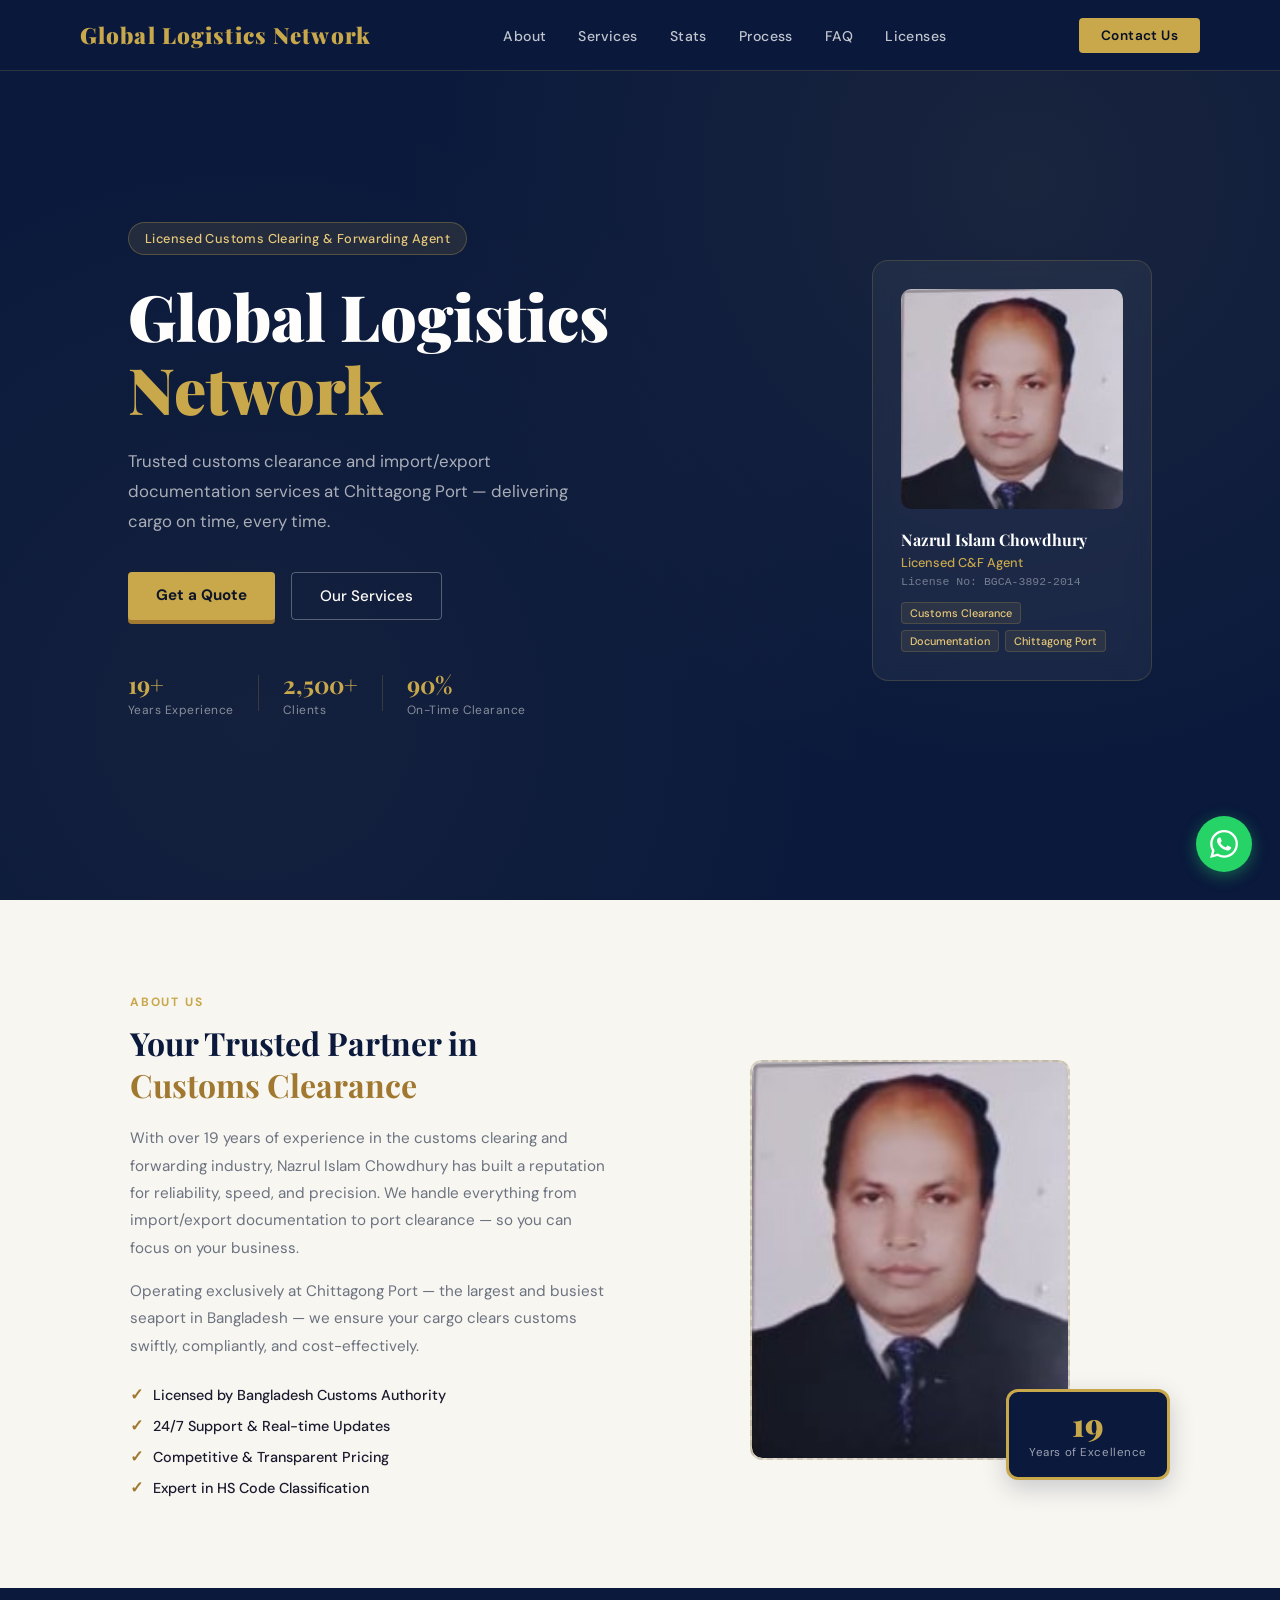
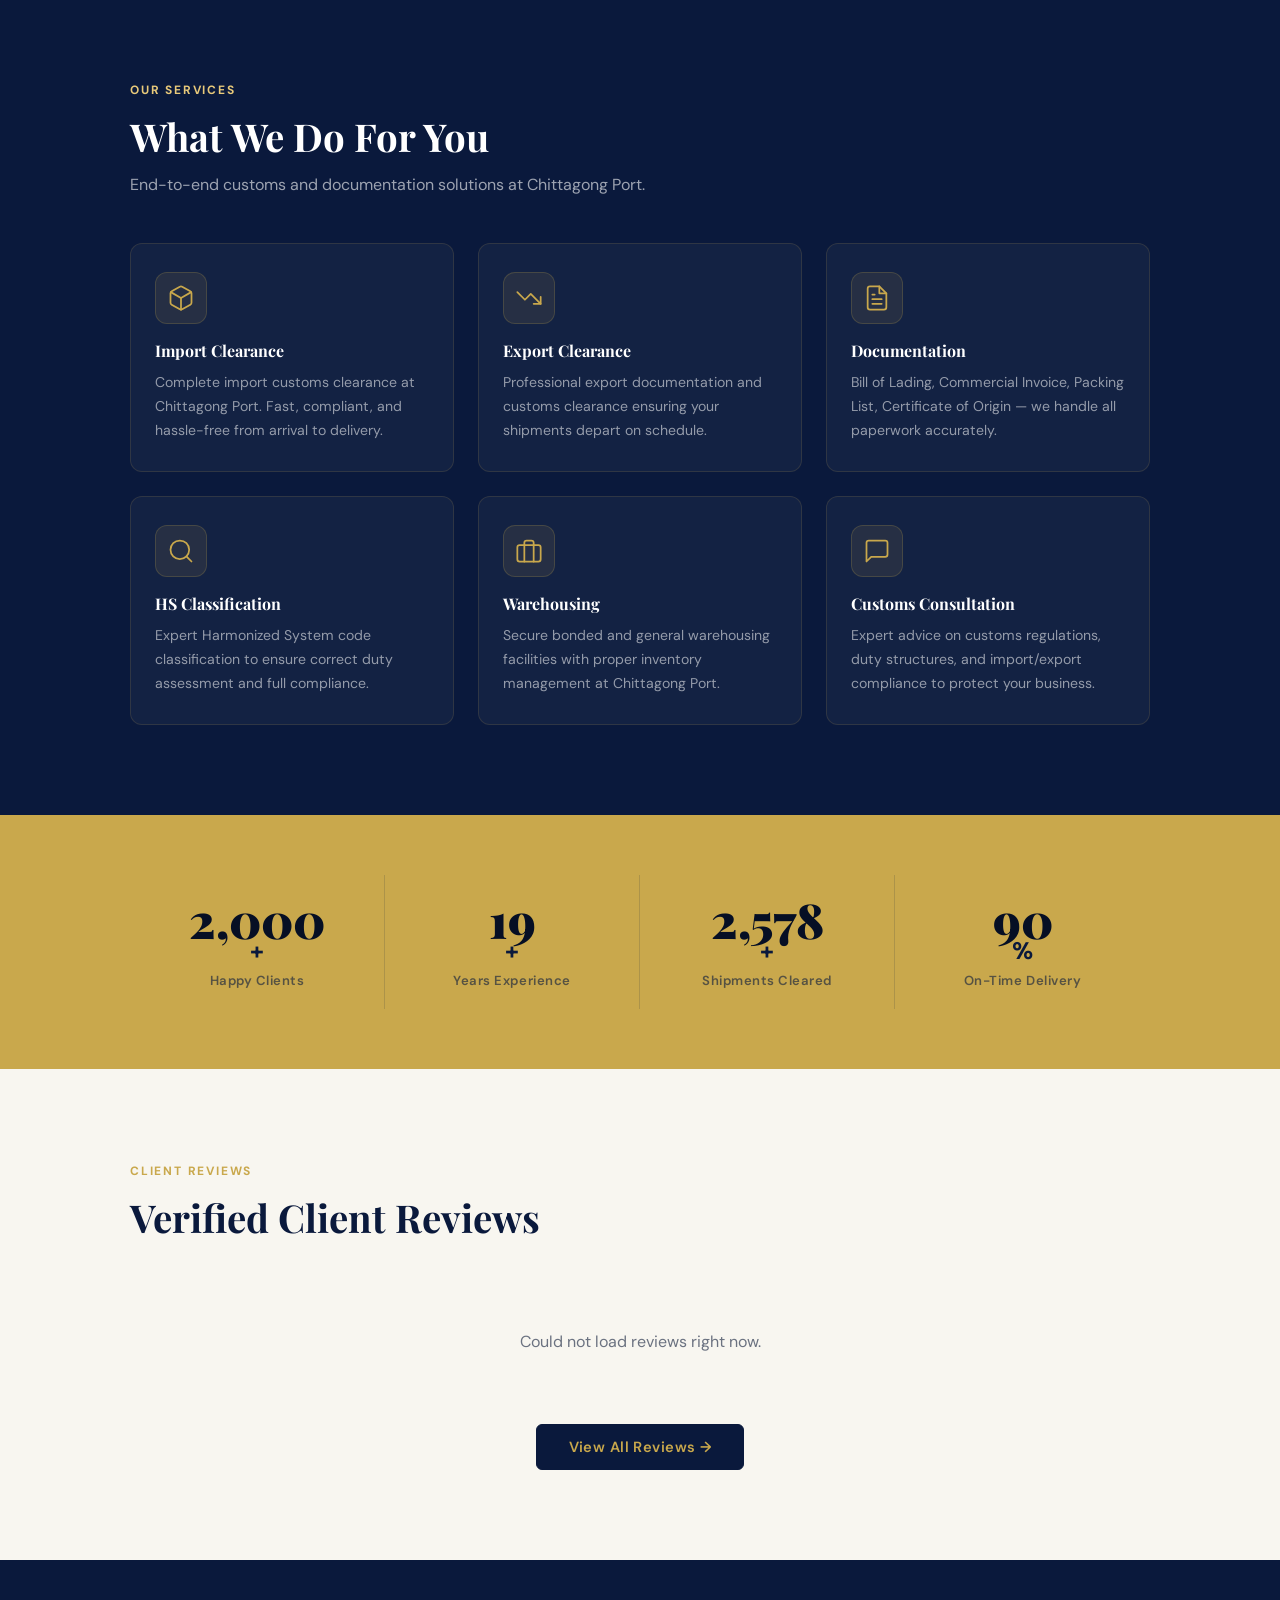
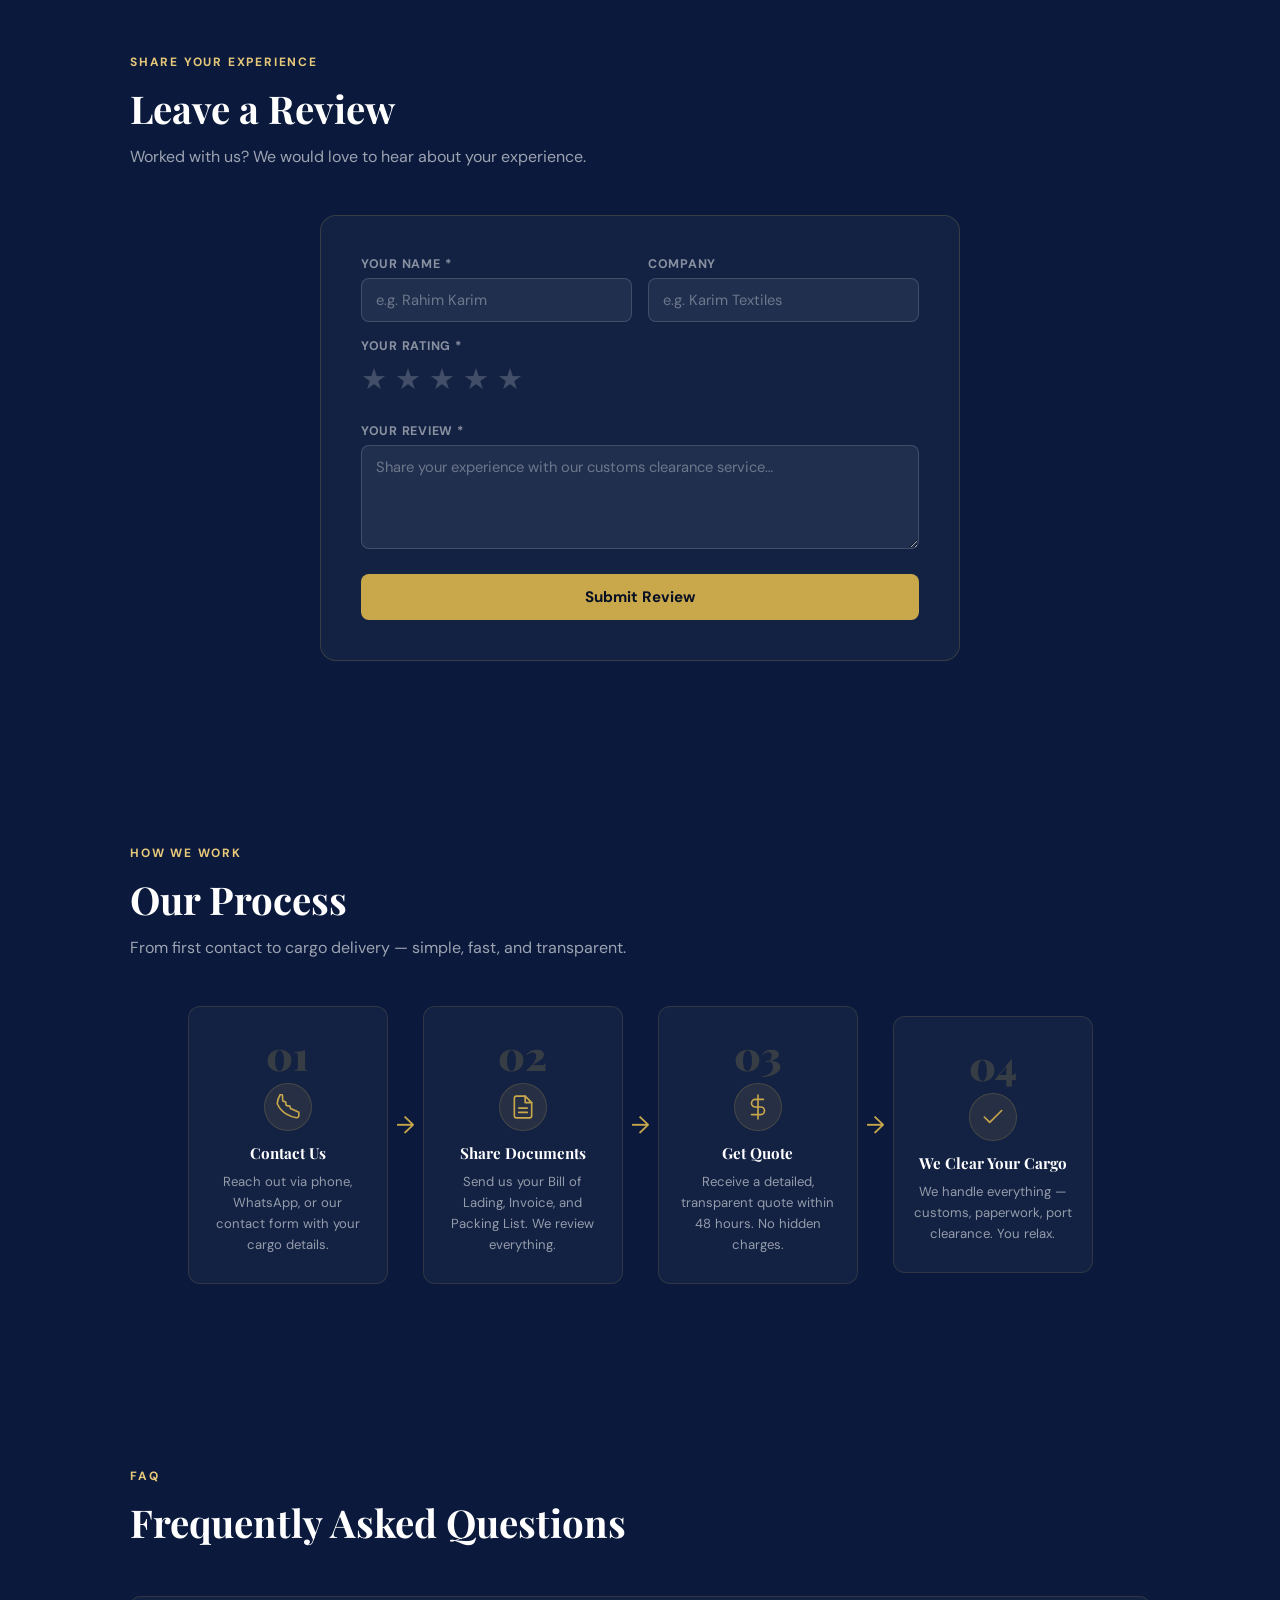
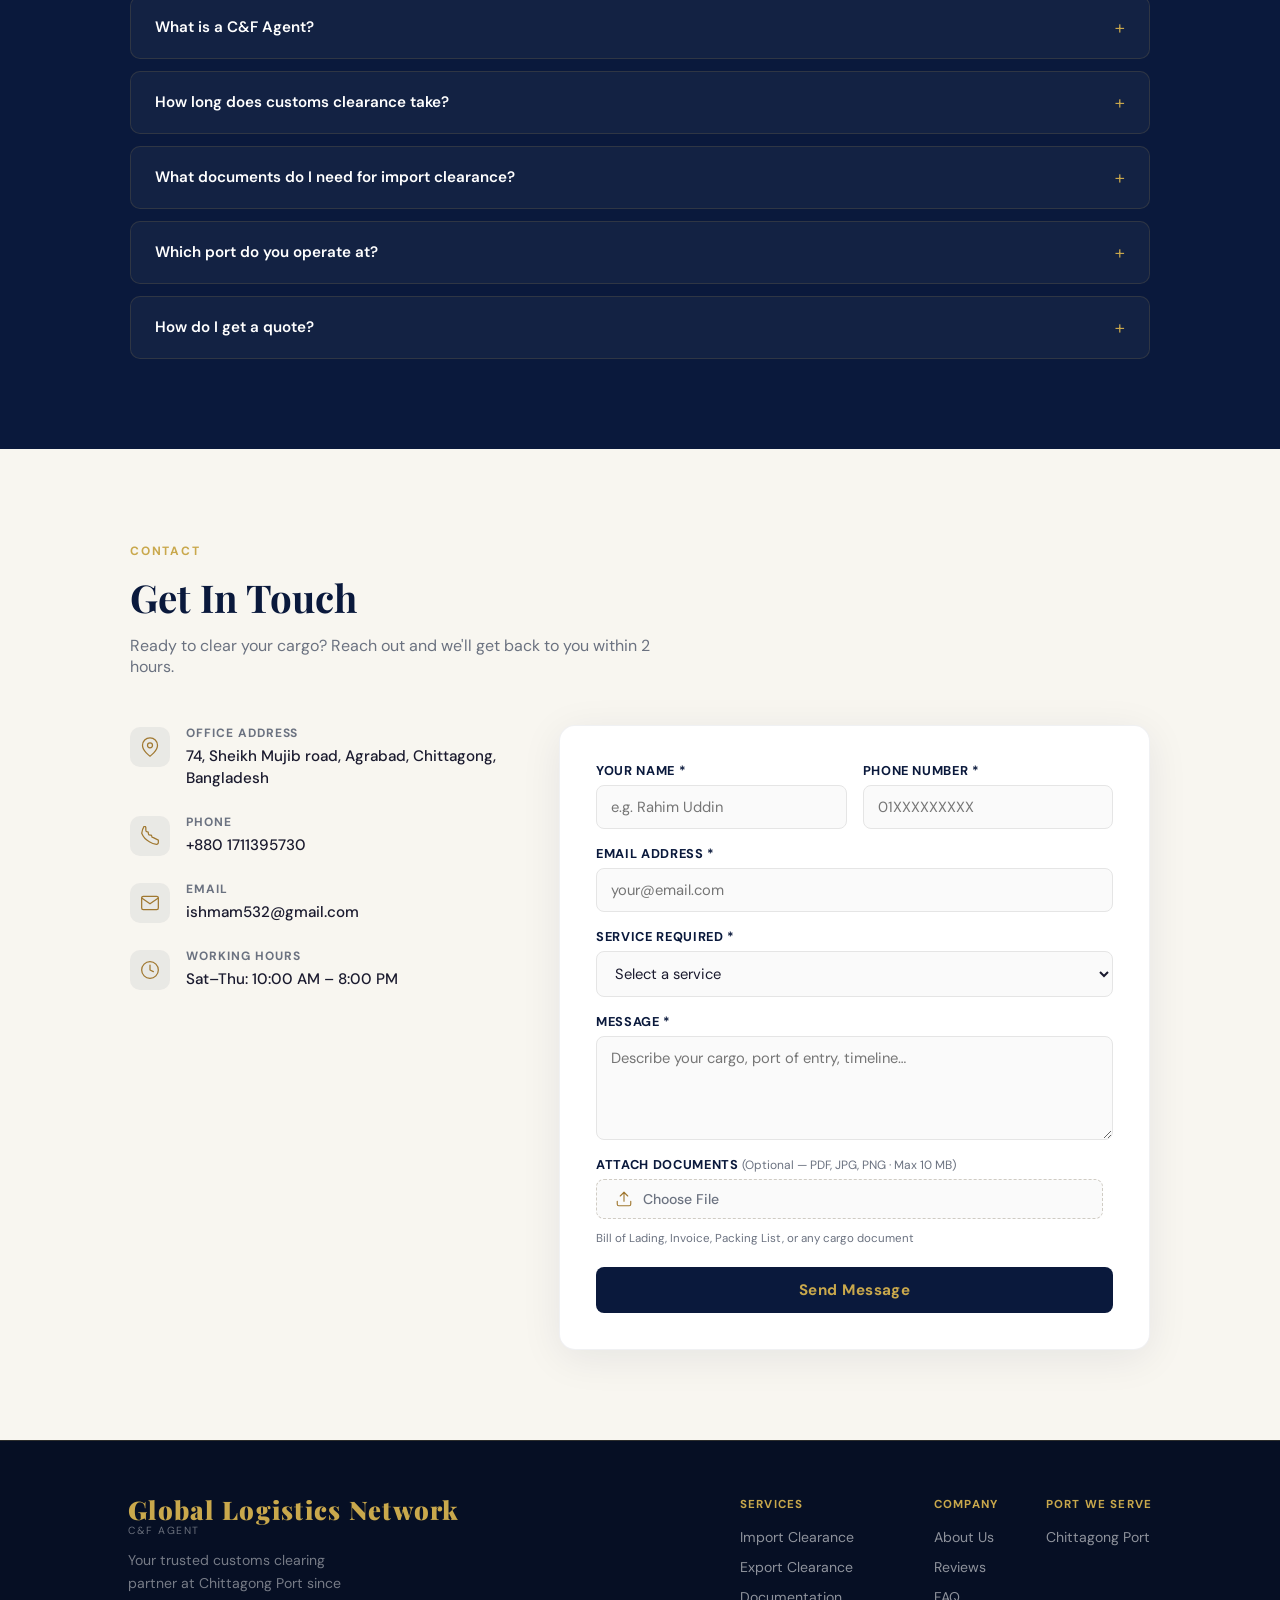
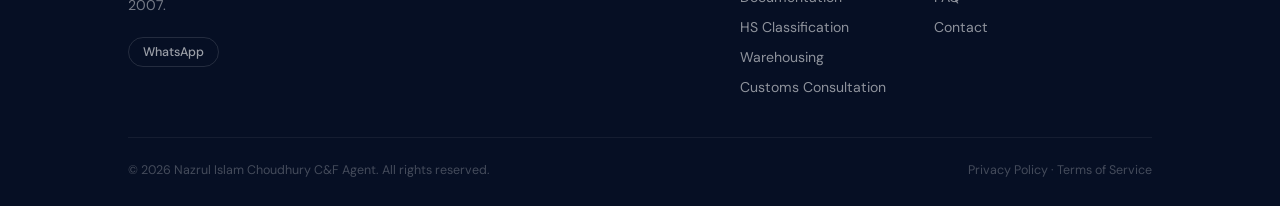
==== index.html @ 269150a6 "Update index.html" ====
<!DOCTYPE html>
<html lang="en">
<head>
  <meta charset="UTF-8">
  <meta name="viewport" content="width=device-width, initial-scale=1.0">
  <title>Nazrul Islam Chowdhury — Licensed C&amp;F Agent | Chittagong Port</title>
  <meta name="description" content="Nazrul Islam Chowdhury — Licensed Customs Clearing &amp; Forwarding Agent at Chittagong Port with 19+ years experience. Fast import/export clearance, documentation, and HS classification.">
  <meta name="robots" content="index, follow">
  <meta name="author"  content="Nazrul Islam Chowdhury">
  <meta name="theme-color" content="#0a193c">

  <!-- FIX 1: canonical URL was missing quotes around the href value -->
  <link rel="canonical" href="https://gln-xyz.netlify.app/">

  <meta property="og:title"       content="Global Logistics Network — Licensed C&amp;F Agent | Chittagong Port">
  <meta property="og:description" content="Licensed customs clearing agent at Chittagong Port since 2001. 20+ years experience, 2500+ clients, 90% on-time clearance rate.">
  <meta property="og:type"        content="website">
  <meta property="og:url"         content="https://gln-xyz.netlify.app/">
  <meta property="og:image"       content="https://gln-xyz.netlify.app/piclus.jpeg">
  <meta property="og:image:alt"   content="Global Logistics Network — Licensed C&amp;F Agent, Chittagong Port">
  <meta property="og:image:width" content="400">
  <meta property="og:image:height" content="400">
  <meta property="og:site_name"   content="Global Logistics Network">
  <meta property="og:locale"      content="en_US">
  <meta name="twitter:card"        content="summary_large_image">
  <meta name="twitter:title"       content="Global Logistics Network — Licensed C&amp;F Agent | Chittagong Port">
  <meta name="twitter:description" content="Licensed customs clearing agent at Chittagong Port since 2001. 20+ years experience, 2500+ clients.">
  <meta name="twitter:image"       content="https://gln-xyz.netlify.app/piclus.jpeg">

  <!-- FIX 2: added preconnect hints — reduces Google Fonts connection time -->
  <link rel="preconnect" href="https://fonts.googleapis.com">
  <link rel="preconnect" href="https://fonts.gstatic.com" crossorigin>
  <link href="https://fonts.googleapis.com/css2?family=Playfair+Display:wght@400;600;700;900&family=DM+Sans:wght@300;400;500;600&display=swap" rel="stylesheet">
  <link rel="stylesheet" href="style.css">
</head>
<body>

  <a href="#main-content" class="skip-link">Skip to main content</a>

  <!-- NAVBAR -->
  <nav id="navbar" role="navigation" aria-label="Main navigation">
    <div class="nav-inner">
      <div class="nav-logo">
        <span class="logo-text" aria-label="Global Logistics Network">Global Logistics Network</span>
      </div>
      <ul class="nav-links" role="list">
        <li><a href="#about">About</a></li>
        <li><a href="#services">Services</a></li>
        <li><a href="#stats">Stats</a></li>
        <li><a href="#process">Process</a></li>
        <li><a href="#faq">FAQ</a></li>
        <li><a href="license.html">Licenses</a></li>
      </ul>
      <a href="#contact" class="nav-cta">Contact Us</a>
      <button class="hamburger" id="hamburger" type="button"
        aria-label="Open navigation menu" aria-expanded="false" aria-controls="mobileMenu">
        <span aria-hidden="true"></span>
        <span aria-hidden="true"></span>
        <span aria-hidden="true"></span>
      </button>
    </div>
  </nav>

  <div class="mobile-menu" id="mobileMenu" aria-hidden="true" role="navigation" aria-label="Mobile navigation">
    <a href="#about">About</a>
    <a href="#services">Services</a>
    <a href="#stats">Stats</a>
    <a href="#process">Process</a>
    <a href="#faq">FAQ</a>
    <a href="#contact">Contact</a>
    <a href="license.html">Licenses</a>
  </div>

  <!-- HERO -->
  <section class="hero" id="home" aria-labelledby="hero-heading">
    <div class="hero-bg-pattern" aria-hidden="true"></div>
    <div class="hero-content">
      <div class="hero-badge">Licensed Customs Clearing &amp; Forwarding Agent</div>
      <h1 class="hero-title" id="hero-heading">
        Global Logistics<br>
        <span class="gold">Network</span>
      </h1>
      <p class="hero-sub">Trusted customs clearance and import/export documentation services at Chittagong Port — delivering cargo on time, every time.</p>
      <div class="hero-btns">
        <a href="#contact" class="btn-primary">Get a Quote</a>
        <a href="#services" class="btn-secondary">Our Services</a>
      </div>
      <div class="hero-trust" role="list" aria-label="Key statistics">
        <div class="trust-item" role="listitem">
          <span class="trust-num">19+</span>
          <span class="trust-label">Years Experience</span>
        </div>
        <div class="trust-divider" aria-hidden="true"></div>
        <div class="trust-item" role="listitem">
          <span class="trust-num">2,500+</span>
          <span class="trust-label">Clients</span>
        </div>
        <div class="trust-divider" aria-hidden="true"></div>
        <div class="trust-item" role="listitem">
          <span class="trust-num">90%</span>
          <span class="trust-label">On-Time Clearance</span>
        </div>
      </div>
    </div>
    <div class="hero-visual" aria-hidden="true">
      <div class="agent-card">
        <div class="agent-photo">
          <div class="photo-placeholder" style="overflow:hidden;height:220px;background:transparent;border:none;">
            <img
              src="piclus.jpeg"
              alt="Nazrul Islam Chowdhury — Licensed C&F Agent"
              width="220"
              height="220"
              loading="eager"
              style="width:100%;height:100%;object-fit:cover;object-position:center top;border-radius:8px;"
            >
          </div>
        </div>
        <div class="agent-info">
          <div class="agent-name">Nazrul Islam Chowdhury</div>
          <div class="agent-title">Licensed C&amp;F Agent</div>
          <div class="agent-license">License No: BGCA-3892-2014</div>
          <div class="agent-tags">
            <span>Customs Clearance</span>
            <span>Documentation</span>
            <span>Chittagong Port</span>
          </div>
        </div>
      </div>
    </div>
  </section>

  <!-- MAIN CONTENT -->
  <main id="main-content">

    <!-- ABOUT -->
    <section class="about section-light" id="about" aria-labelledby="about-heading">
      <div class="container">
        <div class="section-tag">About Us</div>
        <div class="about-grid">
          <div class="about-left">
            <h2 id="about-heading">Your Trusted Partner in<br><span class="gold-text">Customs Clearance</span></h2>
            <p>With over 19 years of experience in the customs clearing and forwarding industry, Nazrul Islam Chowdhury has built a reputation for reliability, speed, and precision. We handle everything from import/export documentation to port clearance — so you can focus on your business.</p>
            <p>Operating exclusively at Chittagong Port — the largest and busiest seaport in Bangladesh — we ensure your cargo clears customs swiftly, compliantly, and cost-effectively.</p>
            <div class="about-features">
              <div class="feature"><span class="feature-icon" aria-hidden="true">✓</span>Licensed by Bangladesh Customs Authority</div>
              <div class="feature"><span class="feature-icon" aria-hidden="true">✓</span>24/7 Support &amp; Real-time Updates</div>
              <div class="feature"><span class="feature-icon" aria-hidden="true">✓</span>Competitive &amp; Transparent Pricing</div>
              <div class="feature"><span class="feature-icon" aria-hidden="true">✓</span>Expert in HS Code Classification</div>
            </div>
          </div>
          <div class="about-right">
            <div class="about-img-wrap">
              <div class="about-img-placeholder" style="padding:0;overflow:hidden;width:320px;height:400px;margin:0 auto;">
                <img
                  src="piclus.jpeg"
                  alt="Nazrul Islam Chowdhury, Licensed C&F Agent at Chittagong Port"
                  width="420"
                  height="460"
                  loading="lazy"
                  style="width:100%;height:100%;object-fit:cover;object-position:center top;border-radius:10px;"
                >
              </div>
              <div class="about-badge" aria-hidden="true">
                <span class="badge-num">19</span>
                <span class="badge-text">Years of Excellence</span>
              </div>
            </div>
          </div>
        </div>
      </div>
    </section>

    <!-- SERVICES -->
    <section class="services section-dark" id="services" aria-labelledby="services-heading">
      <div class="container">
        <div class="section-tag light">Our Services</div>
        <h2 class="section-title light" id="services-heading">What We Do For You</h2>
        <p class="section-sub">End-to-end customs and documentation solutions at Chittagong Port.</p>
        <div class="services-grid" role="list">

          <article class="service-card" role="listitem">
            <div class="service-icon" aria-hidden="true">
              <svg width="28" height="28" viewBox="0 0 24 24" fill="none" stroke="currentColor" stroke-width="1.5" stroke-linecap="round" stroke-linejoin="round"><path d="M21 16V8a2 2 0 0 0-1-1.73l-7-4a2 2 0 0 0-2 0l-7 4A2 2 0 0 0 3 8v8a2 2 0 0 0 1 1.73l7 4a2 2 0 0 0 2 0l7-4A2 2 0 0 0 21 16z"/><polyline points="3.27 6.96 12 12.01 20.73 6.96"/><line x1="12" y1="22.08" x2="12" y2="12"/></svg>
            </div>
            <h3>Import Clearance</h3>
            <p>Complete import customs clearance at Chittagong Port. Fast, compliant, and hassle-free from arrival to delivery.</p>
          </article>

          <article class="service-card" role="listitem">
            <div class="service-icon" aria-hidden="true">
              <svg width="28" height="28" viewBox="0 0 24 24" fill="none" stroke="currentColor" stroke-width="1.5" stroke-linecap="round" stroke-linejoin="round"><polyline points="22 17 13.5 8.5 8.5 13.5 2 7"/><polyline points="16 17 22 17 22 11"/></svg>
            </div>
            <h3>Export Clearance</h3>
            <p>Professional export documentation and customs clearance ensuring your shipments depart on schedule.</p>
          </article>

          <article class="service-card" role="listitem">
            <div class="service-icon" aria-hidden="true">
              <svg width="28" height="28" viewBox="0 0 24 24" fill="none" stroke="currentColor" stroke-width="1.5" stroke-linecap="round" stroke-linejoin="round"><path d="M14 2H6a2 2 0 0 0-2 2v16a2 2 0 0 0 2 2h12a2 2 0 0 0 2-2V8z"/><polyline points="14 2 14 8 20 8"/><line x1="16" y1="13" x2="8" y2="13"/><line x1="16" y1="17" x2="8" y2="17"/><polyline points="10 9 9 9 8 9"/></svg>
            </div>
            <h3>Documentation</h3>
            <p>Bill of Lading, Commercial Invoice, Packing List, Certificate of Origin — we handle all paperwork accurately.</p>
          </article>

          <article class="service-card" role="listitem">
            <div class="service-icon" aria-hidden="true">
              <svg width="28" height="28" viewBox="0 0 24 24" fill="none" stroke="currentColor" stroke-width="1.5" stroke-linecap="round" stroke-linejoin="round"><circle cx="11" cy="11" r="8"/><line x1="21" y1="21" x2="16.65" y2="16.65"/></svg>
            </div>
            <h3>HS Classification</h3>
            <p>Expert Harmonized System code classification to ensure correct duty assessment and full compliance.</p>
          </article>

          <article class="service-card" role="listitem">
            <div class="service-icon" aria-hidden="true">
              <svg width="28" height="28" viewBox="0 0 24 24" fill="none" stroke="currentColor" stroke-width="1.5" stroke-linecap="round" stroke-linejoin="round"><rect x="2" y="7" width="20" height="14" rx="2" ry="2"/><path d="M16 21V5a2 2 0 0 0-2-2h-4a2 2 0 0 0-2 2v16"/></svg>
            </div>
            <h3>Warehousing</h3>
            <p>Secure bonded and general warehousing facilities with proper inventory management at Chittagong Port.</p>
          </article>

          <article class="service-card" role="listitem">
            <div class="service-icon" aria-hidden="true">
              <svg width="28" height="28" viewBox="0 0 24 24" fill="none" stroke="currentColor" stroke-width="1.5" stroke-linecap="round" stroke-linejoin="round"><path d="M21 15a2 2 0 0 1-2 2H7l-4 4V5a2 2 0 0 1 2-2h14a2 2 0 0 1 2 2z"/></svg>
            </div>
            <h3>Customs Consultation</h3>
            <p>Expert advice on customs regulations, duty structures, and import/export compliance to protect your business.</p>
          </article>

        </div>
      </div>
    </section>

    <!-- STATS -->
    <section class="stats-section" id="stats" aria-label="Business statistics">
      <div class="container">
        <div class="stats-grid" role="list">
          <div class="stat-item" role="listitem">
            <div class="stat-num" data-target="2000" aria-label="2000 plus happy clients">0</div>
            <div class="stat-plus" aria-hidden="true">+</div>
            <div class="stat-label">Happy Clients</div>
          </div>
          <div class="stat-item" role="listitem">
            <div class="stat-num" data-target="19" aria-label="19 plus years experience">0</div>
            <div class="stat-plus" aria-hidden="true">+</div>
            <div class="stat-label">Years Experience</div>
          </div>
          <div class="stat-item" role="listitem">
            <div class="stat-num" data-target="2578" aria-label="2578 plus shipments cleared">0</div>
            <div class="stat-plus" aria-hidden="true">+</div>
            <div class="stat-label">Shipments Cleared</div>
          </div>
          <div class="stat-item" role="listitem">
            <div class="stat-num" data-target="90" aria-label="90 percent on-time delivery">0</div>
            <div class="stat-plus" aria-hidden="true">%</div>
            <div class="stat-label">On-Time Delivery</div>
          </div>
        </div>
      </div>
    </section>

    <!-- CLIENT REVIEWS PREVIEW -->
    <section class="reviews-section" id="reviews" aria-labelledby="reviews-heading">
      <div class="container">
        <div class="section-tag">Client Reviews</div>
        <h2 class="section-title" id="reviews-heading">Verified Client Reviews</h2>
        <div
          class="reviews-preview-grid"
          id="reviews-preview"
          role="list"
          aria-label="Client reviews"
          aria-live="polite"
        >
          <p class="reviews-loading">Loading reviews…</p>
        </div>
        <div class="show-more-wrap">
          <a href="reviews.html" class="btn-show-more">View All Reviews →</a>
        </div>
      </div>
    </section>

    <!-- SUBMIT A REVIEW -->
    <section class="submit-review-section" aria-labelledby="review-form-heading">
      <div class="container">
        <div class="section-tag light">Share Your Experience</div>
        <h2 class="section-title light" id="review-form-heading">Leave a Review</h2>
        <p class="section-sub">Worked with us? We would love to hear about your experience.</p>
        <div class="review-form-wrap">

          <!-- Honeypot: invisible to real users, filled automatically by bots -->
          <input type="text" id="rHoneypot" name="_hp" class="hp-field" tabindex="-1" autocomplete="off" aria-hidden="true">

          <div style="display:grid;grid-template-columns:1fr 1fr;gap:16px">
            <div>
              <label class="form-label-dark" for="rName">Your Name <span aria-hidden="true">*</span><span class="sr-only">(required)</span></label>
              <input class="review-input" type="text" id="rName" name="name" placeholder="e.g. Rahim Karim" required autocomplete="name" aria-required="true">
            </div>
            <div>
              <label class="form-label-dark" for="rCompany">Company</label>
              <input class="review-input" type="text" id="rCompany" name="company" placeholder="e.g. Karim Textiles" autocomplete="organization">
            </div>
          </div>

          <label class="form-label-dark" id="rating-label">Your Rating <span aria-hidden="true">*</span><span class="sr-only">(required)</span></label>
          <div class="star-select" id="starSelect" role="radiogroup" aria-labelledby="rating-label" aria-required="true">
            <span data-val="1" role="radio" aria-label="1 star"  aria-checked="false" tabindex="0">★</span>
            <span data-val="2" role="radio" aria-label="2 stars" aria-checked="false" tabindex="0">★</span>
            <span data-val="3" role="radio" aria-label="3 stars" aria-checked="false" tabindex="0">★</span>
            <span data-val="4" role="radio" aria-label="4 stars" aria-checked="false" tabindex="0">★</span>
            <span data-val="5" role="radio" aria-label="5 stars" aria-checked="false" tabindex="0">★</span>
          </div>
          <div id="ratingError" class="rating-error" role="alert">Please select a rating before submitting.</div>
          <br>

          <label class="form-label-dark" for="rReview">Your Review <span aria-hidden="true">*</span><span class="sr-only">(required)</span></label>
          <textarea class="review-input" id="rReview" name="review" rows="4" placeholder="Share your experience with our customs clearance service…" required aria-required="true" minlength="10"></textarea>

          <button class="review-submit-btn" id="rSubmit" type="button" onclick="submitReview()">Submit Review</button>

          <div class="review-success" id="rSuccess" role="status" aria-live="polite" tabindex="-1">
            Thank you for your review! It will appear on the site after approval.
          </div>

        </div>
      </div>
    </section>

    <!-- OUR PROCESS -->
    <section class="process section-dark" id="process" aria-labelledby="process-heading">
      <div class="container">
        <div class="section-tag light">How We Work</div>
        <h2 class="section-title light" id="process-heading">Our Process</h2>
        <p class="section-sub">From first contact to cargo delivery — simple, fast, and transparent.</p>
        <div class="process-grid" role="list">

          <div class="process-card" role="listitem">
            <div class="process-num" aria-hidden="true">01</div>
            <div class="process-icon" aria-hidden="true">
              <svg width="26" height="26" viewBox="0 0 24 24" fill="none" stroke="currentColor" stroke-width="1.5" stroke-linecap="round" stroke-linejoin="round"><path d="M22 16.92v3a2 2 0 0 1-2.18 2 19.79 19.79 0 0 1-8.63-3.07A19.5 19.5 0 0 1 2.07 8.8 19.79 19.79 0 0 1 5 .18 2 2 0 0 1 7 2v3a2 2 0 0 0 2 2 1 1 0 0 1 1 1v1a2 2 0 0 0 2 2h1a1 1 0 0 1 1 1 2 2 0 0 0 2 2z"/></svg>
            </div>
            <h3>Contact Us</h3>
            <p>Reach out via phone, WhatsApp, or our contact form with your cargo details.</p>
          </div>

          <div class="process-arrow" aria-hidden="true">→</div>

          <div class="process-card" role="listitem">
            <div class="process-num" aria-hidden="true">02</div>
            <div class="process-icon" aria-hidden="true">
              <svg width="26" height="26" viewBox="0 0 24 24" fill="none" stroke="currentColor" stroke-width="1.5" stroke-linecap="round" stroke-linejoin="round"><path d="M14 2H6a2 2 0 0 0-2 2v16a2 2 0 0 0 2 2h12a2 2 0 0 0 2-2V8z"/><polyline points="14 2 14 8 20 8"/><line x1="16" y1="13" x2="8" y2="13"/><line x1="16" y1="17" x2="8" y2="17"/></svg>
            </div>
            <h3>Share Documents</h3>
            <p>Send us your Bill of Lading, Invoice, and Packing List. We review everything.</p>
          </div>

          <div class="process-arrow" aria-hidden="true">→</div>

          <div class="process-card" role="listitem">
            <div class="process-num" aria-hidden="true">03</div>
            <div class="process-icon" aria-hidden="true">
              <svg width="26" height="26" viewBox="0 0 24 24" fill="none" stroke="currentColor" stroke-width="1.5" stroke-linecap="round" stroke-linejoin="round"><line x1="12" y1="1" x2="12" y2="23"/><path d="M17 5H9.5a3.5 3.5 0 0 0 0 7h5a3.5 3.5 0 0 1 0 7H6"/></svg>
            </div>
            <h3>Get Quote</h3>
            <p>Receive a detailed, transparent quote within 48 hours. No hidden charges.</p>
          </div>

          <div class="process-arrow" aria-hidden="true">→</div>

          <div class="process-card" role="listitem">
            <div class="process-num" aria-hidden="true">04</div>
            <div class="process-icon" aria-hidden="true">
              <svg width="26" height="26" viewBox="0 0 24 24" fill="none" stroke="currentColor" stroke-width="1.5" stroke-linecap="round" stroke-linejoin="round"><polyline points="20 6 9 17 4 12"/></svg>
            </div>
            <h3>We Clear Your Cargo</h3>
            <p>We handle everything — customs, paperwork, port clearance. You relax.</p>
          </div>

        </div>
      </div>
    </section>

    <!-- FAQ -->
    <section class="faq section-dark" id="faq" aria-labelledby="faq-heading">
      <div class="container">
        <div class="section-tag light">FAQ</div>
        <h2 class="section-title light" id="faq-heading">Frequently Asked Questions</h2>
        <div class="faq-list">

          <!-- FIX 3: added onclick="toggleFaq(this)" to all 5 faq-q divs — mouse clicks were broken -->
          <div class="faq-item">
            <div class="faq-q" onclick="toggleFaq(this)" role="button" tabindex="0" aria-expanded="false" aria-controls="faq-a-1">
              <span>What is a C&amp;F Agent?</span>
              <span class="faq-arrow" aria-hidden="true">+</span>
            </div>
            <div class="faq-a" id="faq-a-1" aria-hidden="true">
              A Clearing and Forwarding (C&amp;F) Agent is a licensed professional who handles customs clearance, documentation, and logistics on behalf of importers and exporters. We act as the bridge between you and customs authorities.
            </div>
          </div>

          <div class="faq-item">
            <div class="faq-q" onclick="toggleFaq(this)" role="button" tabindex="0" aria-expanded="false" aria-controls="faq-a-2">
              <span>How long does customs clearance take?</span>
              <span class="faq-arrow" aria-hidden="true">+</span>
            </div>
            <div class="faq-a" id="faq-a-2" aria-hidden="true">
              With complete documentation, most shipments are cleared within 24–48 hours. Complex shipments or those requiring additional inspection may take 3–5 working days. We always aim for the fastest turnaround possible.
            </div>
          </div>

          <div class="faq-item">
            <div class="faq-q" onclick="toggleFaq(this)" role="button" tabindex="0" aria-expanded="false" aria-controls="faq-a-3">
              <span>What documents do I need for import clearance?</span>
              <span class="faq-arrow" aria-hidden="true">+</span>
            </div>
            <div class="faq-a" id="faq-a-3" aria-hidden="true">
              Key documents include: Bill of Lading/Airway Bill, Commercial Invoice, Packing List, Insurance Certificate, and Letter of Credit (if applicable). We guide you through every document required for your specific cargo type.
            </div>
          </div>

          <div class="faq-item">
            <div class="faq-q" onclick="toggleFaq(this)" role="button" tabindex="0" aria-expanded="false" aria-controls="faq-a-4">
              <span>Which port do you operate at?</span>
              <span class="faq-arrow" aria-hidden="true">+</span>
            </div>
            <div class="faq-a" id="faq-a-4" aria-hidden="true">
              We operate exclusively at Chittagong Port — the largest and busiest seaport in Bangladesh. With 19+ years of experience specifically at Chittagong Port, we have deep knowledge of its procedures, officials, and processes.
            </div>
          </div>

          <div class="faq-item">
            <div class="faq-q" onclick="toggleFaq(this)" role="button" tabindex="0" aria-expanded="false" aria-controls="faq-a-5">
              <span>How do I get a quote?</span>
              <span class="faq-arrow" aria-hidden="true">+</span>
            </div>
            <div class="faq-a" id="faq-a-5" aria-hidden="true">
              Simply fill out our contact form below or call us directly. Share your cargo details — type, weight, origin, destination — and we will provide a detailed quote within 48 hours.
            </div>
          </div>

        </div>
      </div>
    </section>

    <!-- CONTACT -->
    <section class="contact section-light" id="contact" aria-labelledby="contact-heading">
      <div class="container">
        <div class="section-tag">Contact</div>
        <h2 class="section-title" id="contact-heading">Get In Touch</h2>
        <p class="section-sub dark">Ready to clear your cargo? Reach out and we'll get back to you within 2 hours.</p>

        <div class="contact-grid">

          <address class="contact-info" style="font-style:normal;">

            <div class="contact-item">
              <div class="contact-icon" aria-hidden="true">
                <svg width="20" height="20" viewBox="0 0 24 24" fill="none" stroke="currentColor" stroke-width="1.5" stroke-linecap="round" stroke-linejoin="round"><path d="M21 10c0 7-9 13-9 13s-9-6-9-13a9 9 0 0 1 18 0z"/><circle cx="12" cy="10" r="3"/></svg>
              </div>
              <div>
                <div class="contact-label">Office Address</div>
                <div class="contact-value">74, Sheikh Mujib road, Agrabad, Chittagong, Bangladesh</div>
              </div>
            </div>

            <div class="contact-item">
              <div class="contact-icon" aria-hidden="true">
                <svg width="20" height="20" viewBox="0 0 24 24" fill="none" stroke="currentColor" stroke-width="1.5" stroke-linecap="round" stroke-linejoin="round"><path d="M22 16.92v3a2 2 0 0 1-2.18 2 19.79 19.79 0 0 1-8.63-3.07A19.5 19.5 0 0 1 2.07 8.8 19.79 19.79 0 0 1 5 .18 2 2 0 0 1 7 2v3a2 2 0 0 0 2 2 1 1 0 0 1 1 1v1a2 2 0 0 0 2 2h1a1 1 0 0 1 1 1 2 2 0 0 0 2 2z"/></svg>
              </div>
              <div>
                <div class="contact-label">Phone</div>
                <div class="contact-value">
                  <a href="tel:+8801711395730" style="color:inherit;text-decoration:none;">+880 1711395730</a>
                </div>
              </div>
            </div>

            <div class="contact-item">
              <div class="contact-icon" aria-hidden="true">
                <svg width="20" height="20" viewBox="0 0 24 24" fill="none" stroke="currentColor" stroke-width="1.5" stroke-linecap="round" stroke-linejoin="round"><path d="M4 4h16c1.1 0 2 .9 2 2v12c0 1.1-.9 2-2 2H4c-1.1 0-2-.9-2-2V6c0-1.1.9-2 2-2z"/><polyline points="22,6 12,13 2,6"/></svg>
              </div>
              <div>
                <div class="contact-label">Email</div>
                <div class="contact-value">
                  <a href="mailto:ishmam532@gmail.com" style="color:inherit;text-decoration:none;">ishmam532@gmail.com</a>
                </div>
              </div>
            </div>

            <div class="contact-item">
              <div class="contact-icon" aria-hidden="true">
                <svg width="20" height="20" viewBox="0 0 24 24" fill="none" stroke="currentColor" stroke-width="1.5" stroke-linecap="round" stroke-linejoin="round"><circle cx="12" cy="12" r="10"/><polyline points="12 6 12 12 16 14"/></svg>
              </div>
              <div>
                <div class="contact-label">Working Hours</div>
                <div class="contact-value">Sat–Thu: 10:00 AM – 8:00 PM</div>
              </div>
            </div>

          </address>

          <!--
            FIX 4+5+6+7+8: Restored .contact-form-wrap div (white card background).
            Removed 3 nested .form-group divs for file upload — replaced with 1 correct one.
            Removed duplicate <label for="cFile">.
            Removed orphan </span> inside label.
            Removed the extra orphan </div> that was after </form>.
          -->
          <div class="contact-form-wrap">
            <form
              class="contact-form"
              id="contactForm"
              action="https://api.web3forms.com/submit"
              method="POST"
              enctype="multipart/form-data"
            >
              <input type="hidden" name="access_key" value="1b3f155b-9e0f-48e2-b8d8-b90f82602db4">
              <input type="hidden" name="subject" value="New Contact — Global Logistics Network">
              <input type="hidden" name="redirect" value="https://gln-xyz.netlify.app/success.html">
              <!-- Web3Forms built-in honeypot -->
              <input type="checkbox" name="botcheck" style="display:none;" aria-hidden="true">

              <div class="form-row">
                <div class="form-group">
                  <label for="cName">Your Name <span aria-hidden="true">*</span></label>
                  <input type="text" id="cName" name="name" placeholder="e.g. Rahim Uddin" required autocomplete="name">
                </div>
                <div class="form-group">
                  <label for="cPhone">Phone Number <span aria-hidden="true">*</span></label>
                  <input
                    type="tel"
                    id="cPhone"
                    name="phone"
                    placeholder="01XXXXXXXXX"
                    pattern="[0-9]{11}"
                    maxlength="11"
                    oninput="this.value=this.value.replace(/[^0-9]/g,'')"
                    title="Please enter an 11-digit phone number"
                    required
                    autocomplete="tel"
                    aria-describedby="phone-hint"
                  >
                  <span id="phone-hint" class="sr-only">Enter your 11-digit mobile number</span>
                </div>
              </div>

              <div class="form-group">
                <label for="cEmail">Email Address <span aria-hidden="true">*</span></label>
                <input type="email" id="cEmail" name="email" placeholder="your@email.com" required autocomplete="email">
              </div>

              <div class="form-group">
                <label for="cService">Service Required <span aria-hidden="true">*</span></label>
                <select id="cService" name="service" required>
                  <option value="">Select a service</option>
                  <option value="Import Clearance">Import Clearance</option>
                  <option value="Export Clearance">Export Clearance</option>
                  <option value="Documentation">Documentation</option>
                  <option value="HS Classification">HS Classification</option>
                  <option value="Warehousing">Warehousing</option>
                  <option value="Customs Consultation">Customs Consultation</option>
                  <option value="Other">Other</option>
                </select>
              </div>

              <div class="form-group">
                <label for="cMessage">Message <span aria-hidden="true">*</span></label>
                <textarea id="cMessage" name="message" placeholder="Describe your cargo, port of entry, timeline…" rows="4" required></textarea>
              </div>

              <!-- File upload: single .form-group, single label, correct nesting -->
              <div class="form-group">
                <label for="cFile">
                  Attach Documents
                  <span style="font-weight:400;text-transform:none;letter-spacing:0;color:var(--text-muted);font-size:0.75rem;">
                    (Optional — PDF, JPG, PNG · Max 10 MB)
                  </span>
                </label>
                <div class="file-upload-wrap" id="fileUploadWrap">
                  <input
                    type="file"
                    id="cFile"
                    name="attachment"
                    accept=".pdf,.jpg,.jpeg,.png,.doc,.docx"
                    multiple
                    class="file-input-hidden"
                    onchange="handleFileSelect(this)"
                  >
                  <div class="file-upload-btn" onclick="document.getElementById('cFile').click()">
                    <svg width="18" height="18" viewBox="0 0 24 24" fill="none" stroke="currentColor" stroke-width="1.5" stroke-linecap="round" stroke-linejoin="round">
                      <path d="M21 15v4a2 2 0 0 1-2 2H5a2 2 0 0 1-2-2v-4"/>
                      <polyline points="17 8 12 3 7 8"/>
                      <line x1="12" y1="3" x2="12" y2="15"/>
                    </svg>
                    <span id="fileLabel">Choose File</span>
                    <span id="fileCount" style="display:none;"></span>
                  </div>
                  <button type="button" class="file-clear-btn" id="fileClearBtn" onclick="clearFile()" style="display:none;" aria-label="Remove selected file">
                    <svg width="14" height="14" viewBox="0 0 24 24" fill="none" stroke="currentColor" stroke-width="2" stroke-linecap="round" stroke-linejoin="round">
                      <line x1="18" y1="6" x2="6" y2="18"/>
                      <line x1="6" y1="6" x2="18" y2="18"/>
                    </svg>
                  </button>
                  <div id="fileList" role="list">
                  </div>
                </div>
                <span class="file-hint">Bill of Lading, Invoice, Packing List, or any cargo document</span>
              </div>

              <button type="submit" class="form-submit">Send Message</button>

              <div class="form-success" id="formSuccess" role="status" aria-live="polite">
                Message sent! We will get back to you within 2 hours.
              </div>

            </form>
          </div><!-- /.contact-form-wrap -->

        </div><!-- /.contact-grid -->
      </div><!-- /.container -->
    </section>

  </main>

  <!-- FOOTER -->
  <footer id="footer" role="contentinfo">
    <div class="footer-top">
      <div class="footer-brand">
        <div class="footer-logo-wrap">
          <span class="footer-logo-text">Global Logistics Network</span>
          <span class="footer-logo-sub">C&amp;F Agent</span>
        </div>
        <p class="footer-tagline">Your trusted customs clearing partner at Chittagong Port since 2007.</p>
        <nav class="footer-socials" aria-label="Social media links">
          <a href="https://wa.me/8801711395730" class="social-btn" target="_blank" rel="noopener noreferrer" aria-label="WhatsApp">WhatsApp</a>
        </nav>
      </div>
      <div class="footer-cols">
        <div class="footer-col">
          <h4>Services</h4>
          <ul role="list">
            <li><a href="#services">Import Clearance</a></li>
            <li><a href="#services">Export Clearance</a></li>
            <li><a href="#services">Documentation</a></li>
            <li><a href="#services">HS Classification</a></li>
            <li><a href="#services">Warehousing</a></li>
            <li><a href="#services">Customs Consultation</a></li>
          </ul>
        </div>
        <div class="footer-col">
          <h4>Company</h4>
          <ul role="list">
            <li><a href="#about">About Us</a></li>
            <li><a href="reviews.html">Reviews</a></li>
            <li><a href="#faq">FAQ</a></li>
            <li><a href="#contact">Contact</a></li>
          </ul>
        </div>
        <div class="footer-col">
          <h4>Port We Serve</h4>
          <ul role="list">
            <li><a href="#about">Chittagong Port</a></li>
          </ul>
        </div>
      </div>
    </div>
    <div class="footer-bottom">
      <span>© 2026 Nazrul Islam Choudhury C&amp;F Agent. All rights reserved.</span>
      <span>Privacy Policy · Terms of Service</span>
    </div>
  </footer>

  <!-- WhatsApp floating button -->
  <a href="https://wa.me/8801711395730" class="whatsapp-float" target="_blank" rel="noopener noreferrer" aria-label="Chat with us on WhatsApp" title="Chat on WhatsApp">
    <svg width="28" height="28" viewBox="0 0 24 24" fill="white" aria-hidden="true" focusable="false">
      <path d="M17.472 14.382c-.297-.149-1.758-.867-2.03-.967-.273-.099-.471-.148-.67.15-.197.297-.767.966-.94 1.164-.173.199-.347.223-.644.075-.297-.15-1.255-.463-2.39-1.475-.883-.788-1.48-1.761-1.653-2.059-.173-.297-.018-.458.13-.606.134-.133.298-.347.446-.52.149-.174.198-.298.298-.497.099-.198.05-.371-.025-.52-.075-.149-.669-1.612-.916-2.207-.242-.579-.487-.5-.669-.51-.173-.008-.371-.01-.57-.01-.198 0-.52.074-.792.372-.272.297-1.04 1.016-1.04 2.479 0 1.462 1.065 2.875 1.213 3.074.149.198 2.096 3.2 5.077 4.487.709.306 1.262.489 1.694.625.712.227 1.36.195 1.871.118.571-.085 1.758-.719 2.006-1.413.248-.694.248-1.289.173-1.413-.074-.124-.272-.198-.57-.347m-5.421 7.403h-.004a9.87 9.87 0 01-5.031-1.378l-.361-.214-3.741.982.998-3.648-.235-.374a9.86 9.86 0 01-1.51-5.26c.001-5.45 4.436-9.884 9.888-9.884 2.64 0 5.122 1.03 6.988 2.898a9.825 9.825 0 012.893 6.994c-.003 5.45-4.437 9.884-9.885 9.884m8.413-18.297A11.815 11.815 0 0012.05 0C5.495 0 .16 5.335.157 11.892c0 2.096.547 4.142 1.588 5.945L.057 24l6.305-1.654a11.882 11.882 0 005.683 1.448h.005c6.554 0 11.89-5.335 11.893-11.893a11.821 11.821 0 00-3.48-8.413z"/>
    </svg>
  </a>

  <!-- FIX 9: Updated JSON-LD URL from old Netlify subdomain to current domain -->
  <script type="application/ld+json">
  {
    "@context": "https://schema.org",
    "@type": "ProfessionalService",
    "name": "Nazrul Islam Choudhury C&F Agent",
    "description": "Licensed Customs Clearing and Forwarding Agent at Chittagong Port with 19+ years of experience. Specialising in import/export clearance, HS code classification, documentation, warehousing, and customs consultation.",
    "url": "https://gln-xyz.netlify.app/",
    "telephone": "+8801711395730",
    "email": "ishmam532@gmail.com",
    "foundingDate": "2001",
    "founder": {
      "@type": "Person",
      "name": "Nazrul Islam Choudhury",
      "jobTitle": "Licensed C&F Agent"
    },
    "address": {
      "@type": "PostalAddress",
      "streetAddress": "74, Sheikh Mujib road, Agrabad",
      "addressLocality": "Chittagong",
      "addressRegion": "Chittagong Division",
      "addressCountry": "BD"
    },
    "geo": {
      "@type": "GeoCoordinates",
      "latitude": "22.3475",
      "longitude": "91.8123"
    },
    "areaServed": {
      "@type": "Place",
      "name": "Chittagong Port, Bangladesh"
    },
    "openingHoursSpecification": [{
      "@type": "OpeningHoursSpecification",
      "dayOfWeek": ["Saturday","Sunday","Monday","Tuesday","Wednesday","Thursday"],
      "opens": "10:00",
      "closes": "20:00"
    }],
    "image": "https://gln-xyz.netlify.app/piclus.jpeg",
    "priceRange": "$$"
  }
  </script>

  <script src="script.js"></script>
</body>
</html>
---- style.css ----
/* ================================
   CSS VARIABLES
================================ */
:root {
  --navy: #0a193c;
  --navy-light: #122244;
  --navy-dark: #060f24;
  --gold: #c9a84c;
  --gold-light: #e8c97a;
  --gold-dark: #a07830;
  --white: #ffffff;
  --off-white: #f8f6f0;
  --text-dark: #1a1a2e;
  --text-muted: #6b7280;
  --border: rgba(201, 168, 76, 0.2);
}

/* ================================
   BASE
================================ */
* { box-sizing: border-box; margin: 0; padding: 0; }

html { scroll-behavior: smooth; }

body {
  font-family: 'DM Sans', sans-serif;
  background: var(--off-white);
  color: var(--text-dark);
  overflow-x: hidden;
}

h1, h2, h3 { font-family: 'Playfair Display', serif; }

a { text-decoration: none; color: inherit; }

/*
 * FIX: .skip-link was used in index.html but had zero CSS.
 * Without these rules it rendered as a plain visible link at the top of the page.
 * Now hidden off-screen until keyboard-focused, then slides into view.
 */
.skip-link {
  position: absolute;
  top: -100%;
  left: 0;
  background: var(--gold);
  color: var(--navy-dark);
  padding: 8px 20px;
  font-size: 0.9rem;
  font-weight: 700;
  z-index: 9999;
  border-radius: 0 0 6px 0;
  transition: top 0.2s ease;
  text-decoration: none;
  white-space: nowrap;
}
.skip-link:focus {
  top: 0;
  outline: 3px solid var(--navy);
  outline-offset: 2px;
}

/*
 * FIX: .sr-only was used in index.html labels (e.g. "(required)") but had no CSS.
 * Visually hidden but still readable by screen readers.
 */
.sr-only {
  position: absolute;
  width: 1px;
  height: 1px;
  padding: 0;
  margin: -1px;
  overflow: hidden;
  clip: rect(0, 0, 0, 0);
  white-space: nowrap;
  border-width: 0;
}

/* ================================
   NAVBAR
================================ */
#navbar {
  position: fixed;
  top: 0; left: 0;
  width: 100%;
  z-index: 1000;
  background: rgba(10, 25, 60, 0.95);
  backdrop-filter: blur(12px);
  border-bottom: 1px solid var(--border);
  transition: all 0.3s ease;
}

#navbar.scrolled {
  background: var(--navy-dark);
  box-shadow: 0 4px 24px rgba(0,0,0,0.3);
}

.nav-inner {
  max-width: 1200px;
  margin: 0 auto;
  padding: 0 40px;
  height: 70px;
  display: flex;
  align-items: center;
  justify-content: space-between;
}

.nav-logo {
  display: flex;
  flex-direction: column;
  line-height: 1.2;
}

.logo-text {
  font-family: 'Playfair Display', serif;
  font-size: 1.4rem;
  font-weight: 900;
  color: var(--gold);
  letter-spacing: 0.05em;
}

.logo-sub {
  font-size: 0.65rem;
  color: rgba(255,255,255,0.5);
  letter-spacing: 0.15em;
  text-transform: uppercase;
}

.nav-links {
  display: flex;
  gap: 32px;
  list-style: none;
}

.nav-links a {
  font-size: 0.88rem;
  color: rgba(255,255,255,0.75);
  letter-spacing: 0.03em;
  transition: color 0.2s;
  font-weight: 500;
}

.nav-links a:hover { color: var(--gold); }

.nav-cta {
  background: var(--gold);
  color: var(--navy-dark);
  font-size: 0.85rem;
  font-weight: 600;
  padding: 9px 22px;
  border-radius: 4px;
  letter-spacing: 0.03em;
  transition: background 0.2s, transform 0.2s;
}

.nav-cta:hover {
  background: var(--gold-light);
  transform: translateY(-1px);
}

/*
 * FIX: <button> elements carry browser-default styles (border, background,
 * padding, font). Without resetting them the hamburger renders with a visible
 * box around it. These resets must be paired with the display rules below.
 */
.hamburger {
  display: none;
  flex-direction: column;
  gap: 5px;
  cursor: pointer;
  /* Button default style resets */
  background: none;
  border: none;
  padding: 6px 4px;
  margin: 0;
  line-height: 1;
  -webkit-tap-highlight-color: transparent;
  border-radius: 4px;
  transition: background 0.2s;
}

.hamburger:hover  { background: rgba(201,168,76,0.1); }
.hamburger:focus  { outline: 2px solid var(--gold); outline-offset: 2px; }

.hamburger span {
  display: block;
  width: 22px;
  height: 2px;
  background: var(--gold);
  border-radius: 2px;
}

.mobile-menu {
  display: none;
  flex-direction: column;
  position: fixed;
  top: 70px; left: 0;
  width: 100%;
  background: var(--navy-dark);
  z-index: 999;
  padding: 0;
  border-bottom: 1px solid var(--border);
}

.mobile-menu.open { display: flex; }

.mobile-menu a {
  padding: 14px 24px;
  color: rgba(255,255,255,0.8);
  font-size: 0.95rem;
  border-bottom: 1px solid rgba(255,255,255,0.05);
  transition: color 0.2s, background 0.2s;
}

.mobile-menu a:hover {
  color: var(--gold);
  background: rgba(201,168,76,0.05);
}

/* ================================
   HERO
================================ */
.hero {
  min-height: 100vh;
  background: var(--navy);
  display: flex;
  align-items: center;
  justify-content: space-between;
  padding: 120px 10% 80px;
  position: relative;
  overflow: hidden;
  gap: 60px;
}

.hero-bg-pattern {
  position: absolute;
  inset: 0;
  background-image:
    radial-gradient(circle at 80% 20%, rgba(201,168,76,0.08) 0%, transparent 50%),
    radial-gradient(circle at 20% 80%, rgba(201,168,76,0.05) 0%, transparent 50%);
  pointer-events: none;
}

.hero-content { flex: 1; max-width: 600px; }

.hero-badge {
  display: inline-flex;
  align-items: center;
  gap: 8px;
  background: rgba(201,168,76,0.12);
  border: 1px solid rgba(201,168,76,0.3);
  color: var(--gold-light);
  font-size: 0.8rem;
  font-weight: 500;
  padding: 7px 16px;
  border-radius: 50px;
  margin-bottom: 24px;
  letter-spacing: 0.03em;
}

.hero-title {
  font-size: clamp(2.5rem, 5vw, 4rem);
  font-weight: 900;
  color: var(--white);
  line-height: 1.15;
  margin-bottom: 20px;
}

.hero-title .gold { color: var(--gold); }

.hero-sub {
  font-size: 1.05rem;
  color: rgba(255,255,255,0.65);
  line-height: 1.8;
  margin-bottom: 36px;
  max-width: 480px;
}

.hero-btns {
  display: flex;
  gap: 16px;
  flex-wrap: wrap;
  margin-bottom: 48px;
}

.btn-primary {
  background: var(--gold);
  color: var(--navy-dark);
  font-weight: 700;
  font-size: 0.95rem;
  padding: 13px 28px;
  border-radius: 4px;
  transition: all 0.2s;
  box-shadow: 0 4px 0 var(--gold-dark);
}

.btn-primary:hover {
  transform: translateY(-2px);
  box-shadow: 0 8px 20px rgba(201,168,76,0.3);
}

.btn-secondary {
  background: transparent;
  color: var(--white);
  font-weight: 500;
  font-size: 0.95rem;
  padding: 13px 28px;
  border-radius: 4px;
  border: 1.5px solid rgba(255,255,255,0.3);
  transition: all 0.2s;
}

.btn-secondary:hover {
  border-color: var(--gold);
  color: var(--gold);
}

.hero-trust {
  display: flex;
  align-items: center;
  gap: 24px;
}

.trust-item {
  display: flex;
  flex-direction: column;
  gap: 2px;
}

.trust-num {
  font-family: 'Playfair Display', serif;
  font-size: 1.5rem;
  font-weight: 700;
  color: var(--gold);
}

.trust-label {
  font-size: 0.75rem;
  color: rgba(255,255,255,0.5);
  letter-spacing: 0.04em;
}

.trust-divider {
  width: 1px;
  height: 36px;
  background: rgba(201,168,76,0.2);
}

/* Hero Visual */
.hero-visual { flex-shrink: 0; }

.agent-card {
  background: rgba(255,255,255,0.05);
  border: 1px solid rgba(201,168,76,0.2);
  border-radius: 16px;
  padding: 28px;
  width: 280px;
  backdrop-filter: blur(10px);
}

.agent-photo { margin-bottom: 20px; }

.photo-placeholder {
  width: 100%;
  height: 160px;
  background: rgba(255,255,255,0.05);
  border-radius: 10px;
  display: flex;
  align-items: center;
  justify-content: center;
  border: 1px dashed rgba(201,168,76,0.2);
}

.agent-name {
  font-family: 'Playfair Display', serif;
  font-size: 1rem;
  font-weight: 700;
  color: var(--white);
  margin-bottom: 4px;
}

.agent-title {
  font-size: 0.8rem;
  color: var(--gold);
  margin-bottom: 4px;
  font-weight: 500;
}

.agent-license {
  font-size: 0.72rem;
  color: rgba(255,255,255,0.4);
  margin-bottom: 14px;
  font-family: monospace;
}

.agent-tags {
  display: flex;
  flex-wrap: wrap;
  gap: 6px;
}

.agent-tags span {
  background: rgba(201,168,76,0.1);
  border: 1px solid rgba(201,168,76,0.2);
  color: var(--gold-light);
  font-size: 0.68rem;
  padding: 3px 8px;
  border-radius: 4px;
  font-weight: 500;
}

/* ================================
   SECTIONS
================================ */
.container {
  max-width: 1100px;
  margin: 0 auto;
  padding: 0 40px;
}

.section-light { background: var(--off-white); padding: 90px 0; }
.section-dark { background: var(--navy); padding: 90px 0; }

.section-tag {
  display: inline-block;
  font-size: 0.75rem;
  font-weight: 700;
  letter-spacing: 0.15em;
  text-transform: uppercase;
  color: var(--gold);
  margin-bottom: 12px;
}

.section-tag.light { color: var(--gold-light); }

.section-title {
  font-size: clamp(1.8rem, 3vw, 2.5rem);
  font-weight: 700;
  color: var(--navy);
  margin-bottom: 12px;
}

.section-title.light { color: var(--white); }

.section-sub {
  font-size: 1rem;
  color: rgba(255,255,255,0.6);
  margin-bottom: 48px;
  max-width: 560px;
}

.section-sub.dark { color: var(--text-muted); }

/* ================================
   ABOUT
================================ */
.about-grid {
  display: grid;
  grid-template-columns: 1fr 1fr;
  gap: 60px;
  align-items: center;
}

.about-left h2 {
  font-size: clamp(1.6rem, 2.5vw, 2.2rem);
  font-weight: 700;
  color: var(--navy);
  margin-bottom: 20px;
  line-height: 1.3;
}

.gold-text { color: var(--gold-dark); }

.about-left p {
  font-size: 0.95rem;
  color: var(--text-muted);
  line-height: 1.8;
  margin-bottom: 16px;
}

.about-features {
  display: flex;
  flex-direction: column;
  gap: 10px;
  margin-top: 24px;
}

.feature {
  display: flex;
  align-items: center;
  gap: 10px;
  font-size: 0.9rem;
  color: var(--text-dark);
  font-weight: 500;
}

.feature-icon {
  color: var(--gold-dark);
  font-weight: 700;
  font-size: 1rem;
}

.about-img-wrap { position: relative; }

.about-img-placeholder {
  width: 100%;
  height: 380px;
  background: linear-gradient(135deg, #e8e0d0 0%, #d4cbb8 100%);
  border-radius: 12px;
  display: flex;
  flex-direction: column;
  align-items: center;
  justify-content: center;
  gap: 12px;
  border: 2px dashed rgba(10,25,60,0.1);
  color: var(--text-muted);
  font-size: 0.85rem;
}

.about-badge {
  position: absolute;
  bottom: -20px;
  right: -20px;
  background: var(--navy);
  border: 3px solid var(--gold);
  border-radius: 12px;
  padding: 16px 20px;
  text-align: center;
  box-shadow: 0 8px 24px rgba(10,25,60,0.2);
}

.badge-num {
  display: block;
  font-family: 'Playfair Display', serif;
  font-size: 2rem;
  font-weight: 900;
  color: var(--gold);
  line-height: 1;
}

.badge-text {
  font-size: 0.72rem;
  color: rgba(255,255,255,0.6);
  letter-spacing: 0.05em;
}

/* ================================
   SERVICES
================================ */
.services-grid {
  display: grid;
  grid-template-columns: repeat(3, 1fr);
  gap: 24px;
}

.service-card {
  background: rgba(255,255,255,0.04);
  border: 1px solid rgba(201,168,76,0.15);
  border-radius: 12px;
  padding: 28px 24px;
  transition: all 0.3s;
}

.service-card:hover {
  background: rgba(201,168,76,0.06);
  border-color: rgba(201,168,76,0.4);
  transform: translateY(-4px);
  box-shadow: 0 12px 32px rgba(0,0,0,0.2);
}

.service-icon { font-size: 2rem; margin-bottom: 14px; }

.service-card h3 {
  font-size: 1rem;
  font-weight: 700;
  color: var(--white);
  margin-bottom: 10px;
}

.service-card p {
  font-size: 0.88rem;
  color: rgba(255,255,255,0.55);
  line-height: 1.7;
}

/* ================================
   STATS
================================ */
.stats-section {
  background: var(--gold);
  padding: 60px 0;
}

.stats-grid {
  display: grid;
  grid-template-columns: repeat(4, 1fr);
  gap: 0;
}

.stat-item {
  text-align: center;
  padding: 20px;
  border-right: 1px solid rgba(10,25,60,0.15);
  display: flex;
  flex-direction: column;
  align-items: center;
}

.stat-item:last-child { border-right: none; }

.stat-num {
  font-family: 'Playfair Display', serif;
  font-size: 3rem;
  font-weight: 900;
  color: var(--navy-dark);
  line-height: 1;
}

.stat-plus {
  font-size: 1.5rem;
  font-weight: 700;
  color: var(--navy);
  margin-top: -8px;
}

.stat-label {
  font-size: 0.82rem;
  font-weight: 600;
  color: rgba(10,25,60,0.6);
  margin-top: 6px;
  letter-spacing: 0.04em;
}

/* ================================
   TESTIMONIALS
================================ */
.testimonials-grid {
  display: grid;
  grid-template-columns: repeat(3, 1fr);
  gap: 24px;
  margin-top: 48px;
}

.testimonial-card {
  background: var(--white);
  border-radius: 12px;
  padding: 28px;
  box-shadow: 0 4px 20px rgba(0,0,0,0.06);
  border: 1px solid rgba(10,25,60,0.06);
  transition: transform 0.2s, box-shadow 0.2s;
}

.testimonial-card:hover {
  transform: translateY(-4px);
  box-shadow: 0 12px 32px rgba(0,0,0,0.1);
}

.testimonial-card.featured {
  background: var(--navy);
  border-color: var(--gold);
}

.testimonial-card.featured p { color: rgba(255,255,255,0.8) !important; }
.testimonial-card.featured .author-name { color: var(--white) !important; }
.testimonial-card.featured .author-company { color: var(--gold) !important; }

.stars { color: var(--gold); font-size: 1rem; margin-bottom: 14px; }

.testimonial-card p {
  font-size: 0.9rem;
  color: var(--text-muted);
  line-height: 1.8;
  margin-bottom: 20px;
  font-style: italic;
}

.testimonial-author {
  display: flex;
  align-items: center;
  gap: 12px;
}

.author-avatar {
  width: 40px;
  height: 40px;
  background: var(--gold);
  border-radius: 50%;
  display: flex;
  align-items: center;
  justify-content: center;
  font-size: 0.8rem;
  font-weight: 700;
  color: var(--navy-dark);
  flex-shrink: 0;
}

.author-name {
  font-size: 0.88rem;
  font-weight: 700;
  color: var(--navy);
}

.author-company {
  font-size: 0.78rem;
  color: var(--text-muted);
  margin-top: 2px;
}

/* ================================
   PROCESS SECTION
================================ */
.process-grid {
  display: flex;
  align-items: center;
  justify-content: center;
  gap: 0;
  margin-top: 48px;
  flex-wrap: wrap;
}

.process-card {
  background: rgba(255,255,255,0.04);
  border: 1px solid rgba(201,168,76,0.15);
  border-radius: 12px;
  padding: 28px 20px;
  text-align: center;
  width: 200px;
  transition: all 0.3s;
}

.process-card:hover {
  background: rgba(201,168,76,0.08);
  border-color: rgba(201,168,76,0.4);
  transform: translateY(-4px);
}

.process-num {
  font-family: 'Playfair Display', serif;
  font-size: 2.5rem;
  font-weight: 900;
  color: rgba(201,168,76,0.2);
  line-height: 1;
  margin-bottom: 8px;
}

.process-icon {
  font-size: 2rem;
  margin-bottom: 12px;
}

.process-card h3 {
  font-size: 0.95rem;
  font-weight: 700;
  color: var(--white);
  margin-bottom: 8px;
}

.process-card p {
  font-size: 0.82rem;
  color: rgba(255,255,255,0.55);
  line-height: 1.6;
}

.process-arrow {
  font-size: 1.5rem;
  color: var(--gold);
  padding: 0 8px;
  margin-bottom: 40px;
}

/* ================================
   FAQ
================================ */
.faq-list {
  margin-top: 48px;
  display: flex;
  flex-direction: column;
  gap: 12px;
}

.faq-item {
  background: rgba(255,255,255,0.04);
  border: 1px solid rgba(201,168,76,0.15);
  border-radius: 10px;
  overflow: hidden;
  transition: border-color 0.2s;
}

/*
 * FIX: was `.faq-item:has(.faq-a.open)` — JS adds class 'open' to .faq-item,
 * never to .faq-a, so :has(.faq-a.open) never matched. Simplified to .faq-item.open.
 */
.faq-item.open { border-color: rgba(201,168,76,0.4); }

.faq-q {
  display: flex;
  justify-content: space-between;
  align-items: center;
  padding: 18px 24px;
  cursor: pointer;
  font-size: 0.95rem;
  font-weight: 600;
  color: var(--white);
  transition: color 0.2s;
}

.faq-q:hover { color: var(--gold-light); }

.faq-arrow {
  font-size: 1.2rem;
  color: var(--gold);
  font-weight: 300;
  transition: transform 0.3s;
  flex-shrink: 0;
}

.faq-a {
  display: none;
  padding: 0 24px 18px;
  font-size: 0.9rem;
  color: rgba(255,255,255,0.6);
  line-height: 1.8;
}

/*
 * FIX: was `.faq-a.open { display: block }` — JS never adds 'open' to .faq-a,
 * only to .faq-item. So every FAQ answer was permanently hidden. Now correctly
 * matches `.faq-item.open .faq-a`, which shows the child answer when the parent
 * item has the 'open' class (exactly what JS toggles).
 */
.faq-item.open .faq-a { display: block; }

/* ================================
   CONTACT
================================ */
.contact-grid {
  display: grid;
  grid-template-columns: 1fr 1.6fr;
  gap: 60px;
  margin-top: 48px;
}

.contact-info {
  display: flex;
  flex-direction: column;
  gap: 24px;
}

.contact-item {
  display: flex;
  gap: 16px;
  align-items: flex-start;
}

.contact-icon {
  font-size: 1.3rem;
  flex-shrink: 0;
  margin-top: 2px;
}

.contact-label {
  font-size: 0.75rem;
  font-weight: 700;
  letter-spacing: 0.08em;
  text-transform: uppercase;
  color: var(--text-muted);
  margin-bottom: 4px;
}

.contact-value {
  font-size: 0.95rem;
  color: var(--text-dark);
  font-weight: 500;
  line-height: 1.5;
}

.contact-form-wrap {
  background: var(--white);
  border-radius: 16px;
  padding: 36px;
  box-shadow: 0 8px 40px rgba(10,25,60,0.08);
  border: 1px solid rgba(10,25,60,0.06);
}

.form-row { display: grid; grid-template-columns: 1fr 1fr; gap: 16px; }

.form-group {
  display: flex;
  flex-direction: column;
  gap: 6px;
  margin-bottom: 16px;
}

.form-group label {
  font-size: 0.8rem;
  font-weight: 700;
  letter-spacing: 0.05em;
  color: var(--navy);
  text-transform: uppercase;
}

.form-group input,
.form-group select,
.form-group textarea {
  padding: 11px 14px;
  border: 1.5px solid #e5e5e5;
  border-radius: 8px;
  font-size: 0.92rem;
  font-family: inherit;
  color: var(--text-dark);
  outline: none;
  transition: border-color 0.2s;
  background: #fafafa;
}

.form-group input:focus,
.form-group select:focus,
.form-group textarea:focus {
  border-color: var(--gold);
  background: var(--white);
}

.form-group textarea { resize: vertical; min-height: 100px; }

.form-submit {
  width: 100%;
  background: var(--navy);
  color: var(--gold);
  border: none;
  padding: 13px;
  border-radius: 8px;
  font-size: 0.95rem;
  font-weight: 700;
  cursor: pointer;
  font-family: inherit;
  letter-spacing: 0.03em;
  transition: all 0.2s;
  margin-top: 4px;
}

.form-submit:hover {
  background: var(--gold);
  color: var(--navy-dark);
}

.form-success {
  display: none;
  margin-top: 12px;
  padding: 12px 16px;
  background: #e6f9ee;
  border-radius: 8px;
  font-size: 0.9rem;
  font-weight: 600;
  color: #2e7d32;
  text-align: center;
}

/* ================================
   FOOTER
================================ */
#footer {
  background: var(--navy-dark);
  padding: 56px 10% 28px;
  border-top: 1px solid var(--border);
}

.footer-top {
  display: flex;
  justify-content: space-between;
  flex-wrap: wrap;
  gap: 40px;
  margin-bottom: 40px;
}

.footer-logo-wrap {
  display: flex;
  flex-direction: column;
  margin-bottom: 12px;
}

.footer-logo-text {
  font-family: 'Playfair Display', serif;
  font-size: 1.6rem;
  font-weight: 900;
  color: var(--gold);
  letter-spacing: 0.05em;
  line-height: 1;
}

.footer-logo-sub {
  font-size: 0.65rem;
  color: rgba(255,255,255,0.4);
  letter-spacing: 0.15em;
  text-transform: uppercase;
  margin-top: 2px;
}

.footer-tagline {
  font-size: 0.88rem;
  color: rgba(255,255,255,0.45);
  line-height: 1.6;
  max-width: 240px;
  margin-bottom: 20px;
}

.footer-socials {
  display: flex;
  flex-wrap: wrap;
  gap: 8px;
}

.social-btn {
  font-size: 0.78rem;
  font-weight: 500;
  color: rgba(255,255,255,0.6);
  padding: 6px 14px;
  border-radius: 50px;
  border: 1px solid rgba(255,255,255,0.12);
  transition: all 0.2s;
}

.social-btn:hover {
  background: var(--gold);
  color: var(--navy-dark);
  border-color: var(--gold);
}

.footer-cols {
  display: flex;
  gap: 48px;
  flex-wrap: wrap;
}

.footer-col h4 {
  font-size: 0.72rem;
  font-weight: 700;
  text-transform: uppercase;
  letter-spacing: 0.1em;
  color: var(--gold);
  margin-bottom: 14px;
}

.footer-col ul {
  list-style: none;
  display: flex;
  flex-direction: column;
  gap: 9px;
}

.footer-col ul a {
  font-size: 0.88rem;
  color: rgba(255,255,255,0.55);
  transition: color 0.2s;
}

.footer-col ul a:hover { color: var(--gold-light); }

.footer-bottom {
  border-top: 1px solid rgba(255,255,255,0.06);
  padding-top: 24px;
  display: flex;
  justify-content: space-between;
  font-size: 0.78rem;
  color: rgba(255,255,255,0.25);
  flex-wrap: wrap;
  gap: 8px;
}

/* ================================
   WHATSAPP FLOAT
================================ */
.whatsapp-float {
  position: fixed;
  bottom: 28px;
  right: 28px;
  width: 56px;
  height: 56px;
  background: #25D366;
  border-radius: 50%;
  display: flex;
  align-items: center;
  justify-content: center;
  box-shadow: 0 4px 16px rgba(37,211,102,0.4);
  z-index: 999;
  transition: transform 0.2s, box-shadow 0.2s;
}

.whatsapp-float:hover {
  transform: scale(1.1);
  box-shadow: 0 8px 24px rgba(37,211,102,0.5);
}

/* ================================
   MOBILE RESPONSIVE
================================ */
@media (max-width: 768px) {
  .nav-links { display: none; }
  .nav-cta { display: none; }
  .hamburger { display: flex; }
  .nav-inner { padding: 0 20px; }

  .hero {
    flex-direction: column;
    padding: 100px 24px 60px;
    text-align: center;
  }
  .hero-sub { margin: 0 auto 36px; }
  .hero-btns { justify-content: center; }
  .hero-trust { justify-content: center; }
  .hero-visual { width: 100%; }
  .agent-card { width: 100%; max-width: 320px; margin: 0 auto; }

  .about-grid { grid-template-columns: 1fr; gap: 40px; }
  .about-badge { right: 10px; bottom: -10px; }

  .services-grid { grid-template-columns: 1fr; }
  .stats-grid { grid-template-columns: repeat(2, 1fr); }
  .testimonials-grid { grid-template-columns: 1fr; }
  .contact-grid { grid-template-columns: 1fr; gap: 32px; }
  .form-row { grid-template-columns: 1fr; }
  .footer-top { flex-direction: column; }
  .footer-cols { flex-direction: column; gap: 24px; }
  .footer-bottom { flex-direction: column; text-align: center; }

  .container { padding: 0 20px; }
  .section-light, .section-dark { padding: 60px 0; }

  .process-grid {
    flex-direction: column;
    align-items: center;
  }
  .process-arrow {
    transform: rotate(90deg);
    margin: 0;
  }
  .process-card {
    width: 100%;
    max-width: 320px;
  }
}

/* ================================
   SVG ICON STYLES
================================ */
.service-icon {
  width: 52px;
  height: 52px;
  background: rgba(201,168,76,0.1);
  border: 1px solid rgba(201,168,76,0.2);
  border-radius: 12px;
  display: flex;
  align-items: center;
  justify-content: center;
  margin-bottom: 16px;
}

.service-icon svg { stroke: var(--gold); }

.process-icon {
  width: 48px;
  height: 48px;
  background: rgba(201,168,76,0.1);
  border: 1px solid rgba(201,168,76,0.2);
  border-radius: 50%;
  display: flex;
  align-items: center;
  justify-content: center;
  margin: 0 auto 12px;
}

.process-icon svg { stroke: var(--gold); }

.contact-icon {
  width: 40px;
  height: 40px;
  background: rgba(10,25,60,0.06);
  border-radius: 10px;
  display: flex;
  align-items: center;
  justify-content: center;
  flex-shrink: 0;
}

.contact-icon svg { stroke: var(--gold-dark); }

/* ================================
   REVIEWS SECTION
================================ */
.reviews-section {
  background: var(--off-white);
  padding: 90px 0;
}

.reviews-preview-grid {
  display: grid;
  grid-template-columns: repeat(3, 1fr);
  gap: 24px;
  margin-top: 48px;
  margin-bottom: 32px;
}

.show-more-wrap {
  text-align: center;
  margin-top: 32px;
}

.btn-show-more {
  display: inline-block;
  background: var(--navy);
  color: var(--gold);
  padding: 12px 32px;
  border-radius: 6px;
  font-size: 0.92rem;
  font-weight: 600;
  text-decoration: none;
  letter-spacing: 0.03em;
  transition: all 0.2s;
  border: 1.5px solid var(--navy);
}

.btn-show-more:hover {
  background: var(--gold);
  color: var(--navy-dark);
  border-color: var(--gold);
}

/* ================================
   SUBMIT REVIEW SECTION
================================ */
.submit-review-section {
  background: var(--navy);
  padding: 90px 0;
}

.review-form-wrap {
  background: rgba(255,255,255,0.04);
  border: 1px solid rgba(201,168,76,0.2);
  border-radius: 16px;
  padding: 40px;
  max-width: 640px;
  margin: 48px auto 0;
}

.star-select {
  display: flex;
  gap: 8px;
  margin-bottom: 4px;
}

.star-select span {
  font-size: 1.8rem;
  cursor: pointer;
  color: rgba(255,255,255,0.2);
  transition: color 0.15s;
  user-select: none;
}

.star-select span.active { color: var(--gold); }

.review-input {
  width: 100%;
  padding: 11px 14px;
  border: 1.5px solid rgba(255,255,255,0.15);
  border-radius: 8px;
  font-size: 0.92rem;
  font-family: inherit;
  color: var(--white);
  background: rgba(255,255,255,0.06);
  outline: none;
  transition: border-color 0.2s;
  margin-bottom: 16px;
}

.review-input::placeholder { color: rgba(255,255,255,0.35); }
.review-input:focus { border-color: var(--gold); }

.review-submit-btn {
  width: 100%;
  background: var(--gold);
  color: var(--navy-dark);
  border: none;
  padding: 13px;
  border-radius: 8px;
  font-size: 0.95rem;
  font-weight: 700;
  cursor: pointer;
  font-family: inherit;
  transition: all 0.2s;
  margin-top: 4px;
}

.review-submit-btn:hover { background: var(--gold-light); }
.review-submit-btn:disabled { opacity: 0.6; cursor: not-allowed; }

.review-success {
  display: none;
  margin-top: 16px;
  padding: 14px 18px;
  background: rgba(29,158,117,0.15);
  border: 1px solid rgba(29,158,117,0.3);
  border-radius: 8px;
  font-size: 0.9rem;
  font-weight: 600;
  color: #9FE1CB;
  text-align: center;
  line-height: 1.6;
}

.form-label-dark {
  font-size: 0.78rem;
  font-weight: 700;
  letter-spacing: 0.06em;
  text-transform: uppercase;
  color: rgba(255,255,255,0.5);
  display: block;
  margin-bottom: 6px;
}

.reviews-loading {
  text-align: center;
  padding: 40px;
  color: var(--text-muted);
  grid-column: 1/-1;
}

@media (max-width: 768px) {
  .reviews-preview-grid { grid-template-columns: 1fr; }
  .review-form-wrap { padding: 24px; }
}


/* ================================
   ACCESSIBILITY UTILITIES
================================ */

/*
 * FIX: invalid form fields get aria-invalid="true" from script.js
 * but had no visual indicator. Red border makes the error state obvious.
 */
input[aria-invalid="true"],
textarea[aria-invalid="true"] {
  border-color: #e05252 !important;
  background: rgba(224, 82, 82, 0.05) !important;
}

/*
 * FIX: #ratingError is shown/hidden by script.js (style.display).
 * Setting display:none here establishes the hidden default. The inline
 * style set by JS (display:block) overrides this when shown.
 */
.rating-error {
  display: none;
  color: #ff8a8a;
  font-size: 0.82rem;
  font-weight: 600;
  margin-top: 4px;
  margin-bottom: 12px;
}

/*
 * FIX: honeypot field must be visually hidden from real users.
 * Using absolute positioning off-screen (not display:none or visibility:hidden,
 * as some bots check for those and skip such fields deliberately).
 */
.hp-field {
  position: absolute;
  left: -9999px;
  top: -9999px;
  width: 0;
  height: 0;
  opacity: 0;
  pointer-events: none;
  
}
/* ================================
   FILE UPLOAD
================================ */
.file-input-hidden {
  position: absolute;
  left: -9999px;
  opacity: 0;
  width: 0;
  height: 0;
}

.file-upload-wrap {
  display: flex;
  align-items: center;
  gap: 10px;
}

.file-upload-btn {
  display: flex;
  align-items: center;
  gap: 10px;
  padding: 10px 18px;
  border: 1.5px dashed #d0ccc4;
  border-radius: 8px;
  background: #fafafa;
  cursor: pointer;
  font-size: 0.88rem;
  font-weight: 500;
  color: var(--text-muted);
  transition: all 0.2s;
  flex: 1;
  font-family: inherit;
}

.file-upload-btn:hover {
  border-color: var(--gold);
  color: var(--navy);
  background: rgba(201,168,76,0.04);
}

.file-upload-btn.has-file {
  border-color: var(--gold);
  border-style: solid;
  background: rgba(201,168,76,0.06);
  color: var(--navy);
}

.file-upload-btn svg {
  flex-shrink: 0;
  stroke: var(--gold-dark);
}

.file-clear-btn {
  width: 32px;
  height: 32px;
  border-radius: 50%;
  border: 1.5px solid #e5e5e5;
  background: var(--white);
  cursor: pointer;
  display: flex;
  align-items: center;
  justify-content: center;
  flex-shrink: 0;
  transition: all 0.2s;
}

.file-clear-btn:hover {
  background: #fee2e2;
  border-color: #fca5a5;
}

.file-clear-btn svg { stroke: #ef4444; }

.file-hint {
  font-size: 0.72rem;
  color: var(--text-muted);
  margin-top: 5px;
  display: block;
  line-height: 1.5;
}
/* ─────────────────────────────────────────────
   Form Validation Error Styles
   Paste these rules into your style.css
───────────────────────────────────────────── */

/* Red border on invalid fields */
.contact-form input.cf-invalid,
.contact-form select.cf-invalid,
.contact-form textarea.cf-invalid {
  border-color: #e53935 !important;
  background-color: rgba(229, 57, 53, 0.04) !important;
  outline: none;
  box-shadow: 0 0 0 3px rgba(229, 57, 53, 0.15);
  transition: border-color 0.2s, box-shadow 0.2s;
}

/* Inline error message */
.cf-error-msg {
  display: block;
  color: #e53935;
  font-size: 0.72rem;
  font-weight: 500;
  margin-top: 5px;
  letter-spacing: 0.01em;
  min-height: 1em; /* prevents layout jump */
}

/* Remove red ring once corrected (smooth transition) */
.contact-form input:not(.cf-invalid),
.contact-form select:not(.cf-invalid),
.contact-form textarea:not(.cf-invalid) {
  transition: border-color 0.2s, box-shadow 0.2s;
}
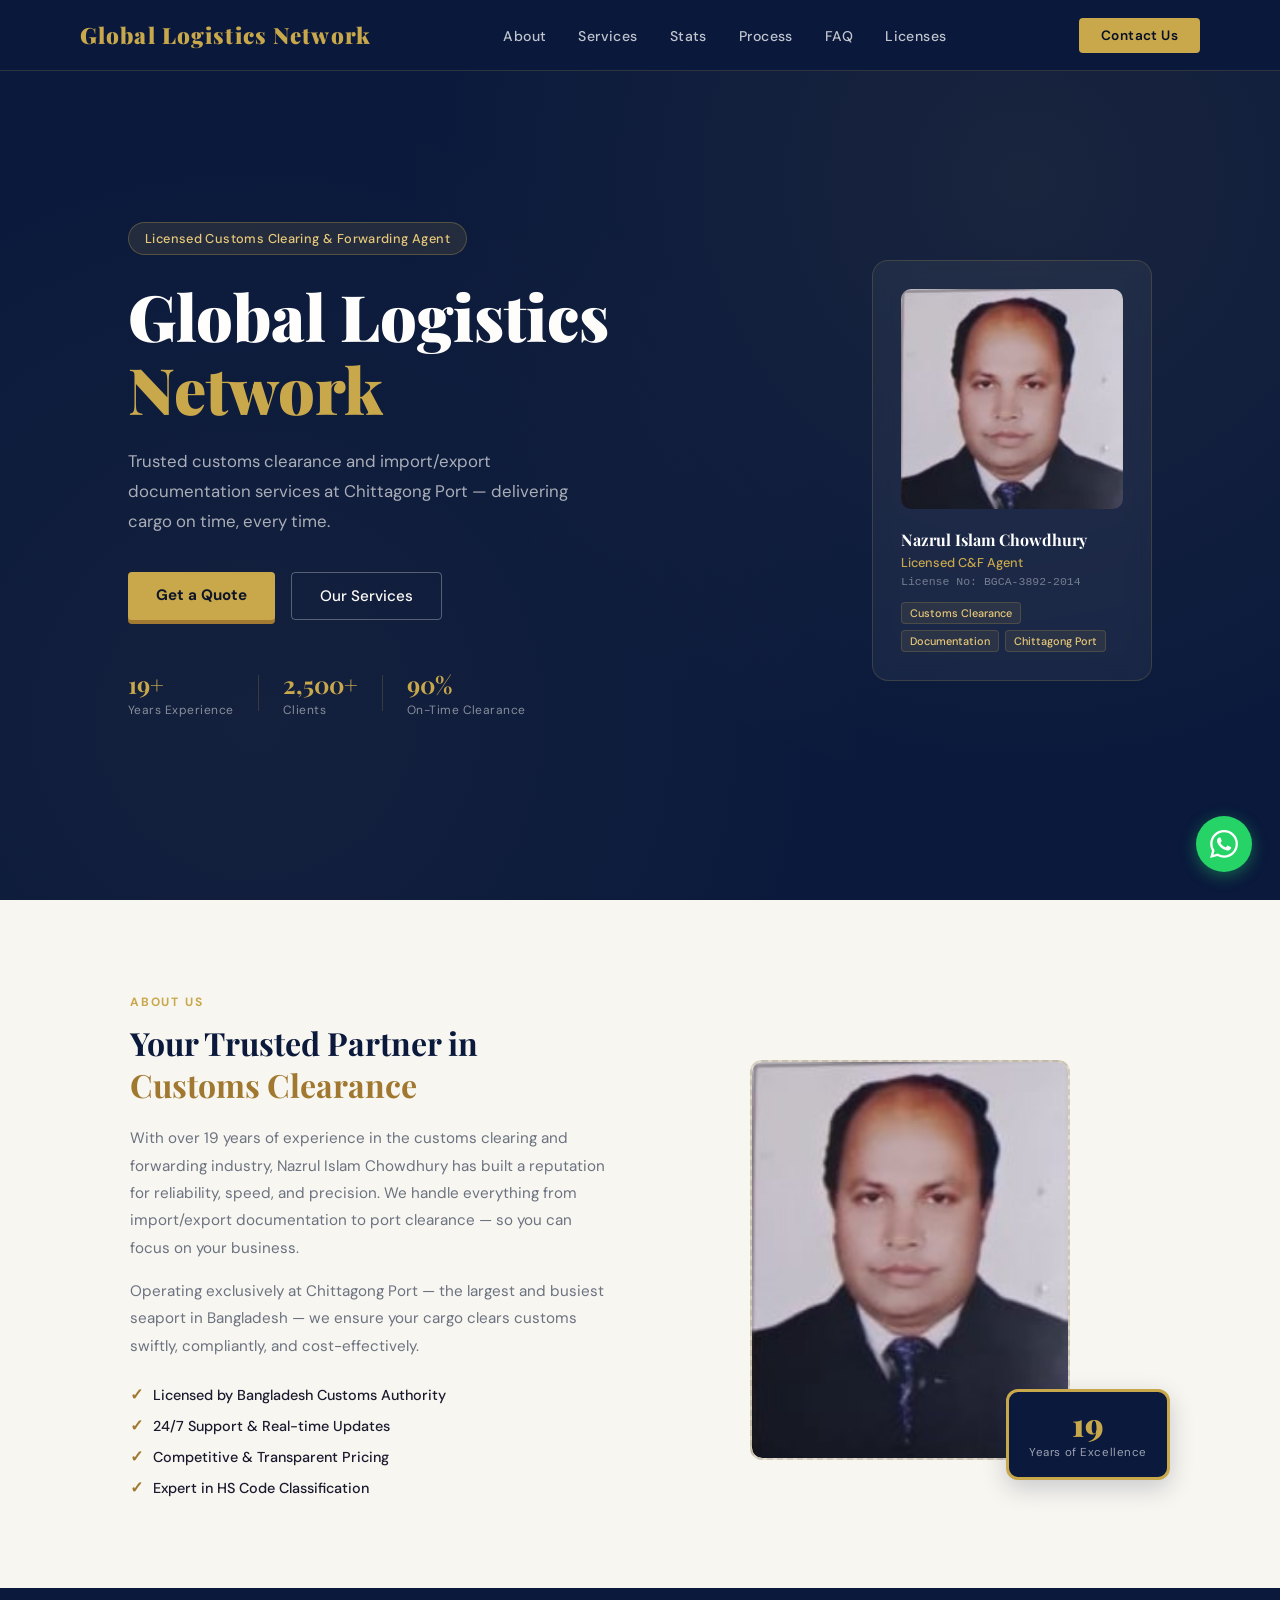
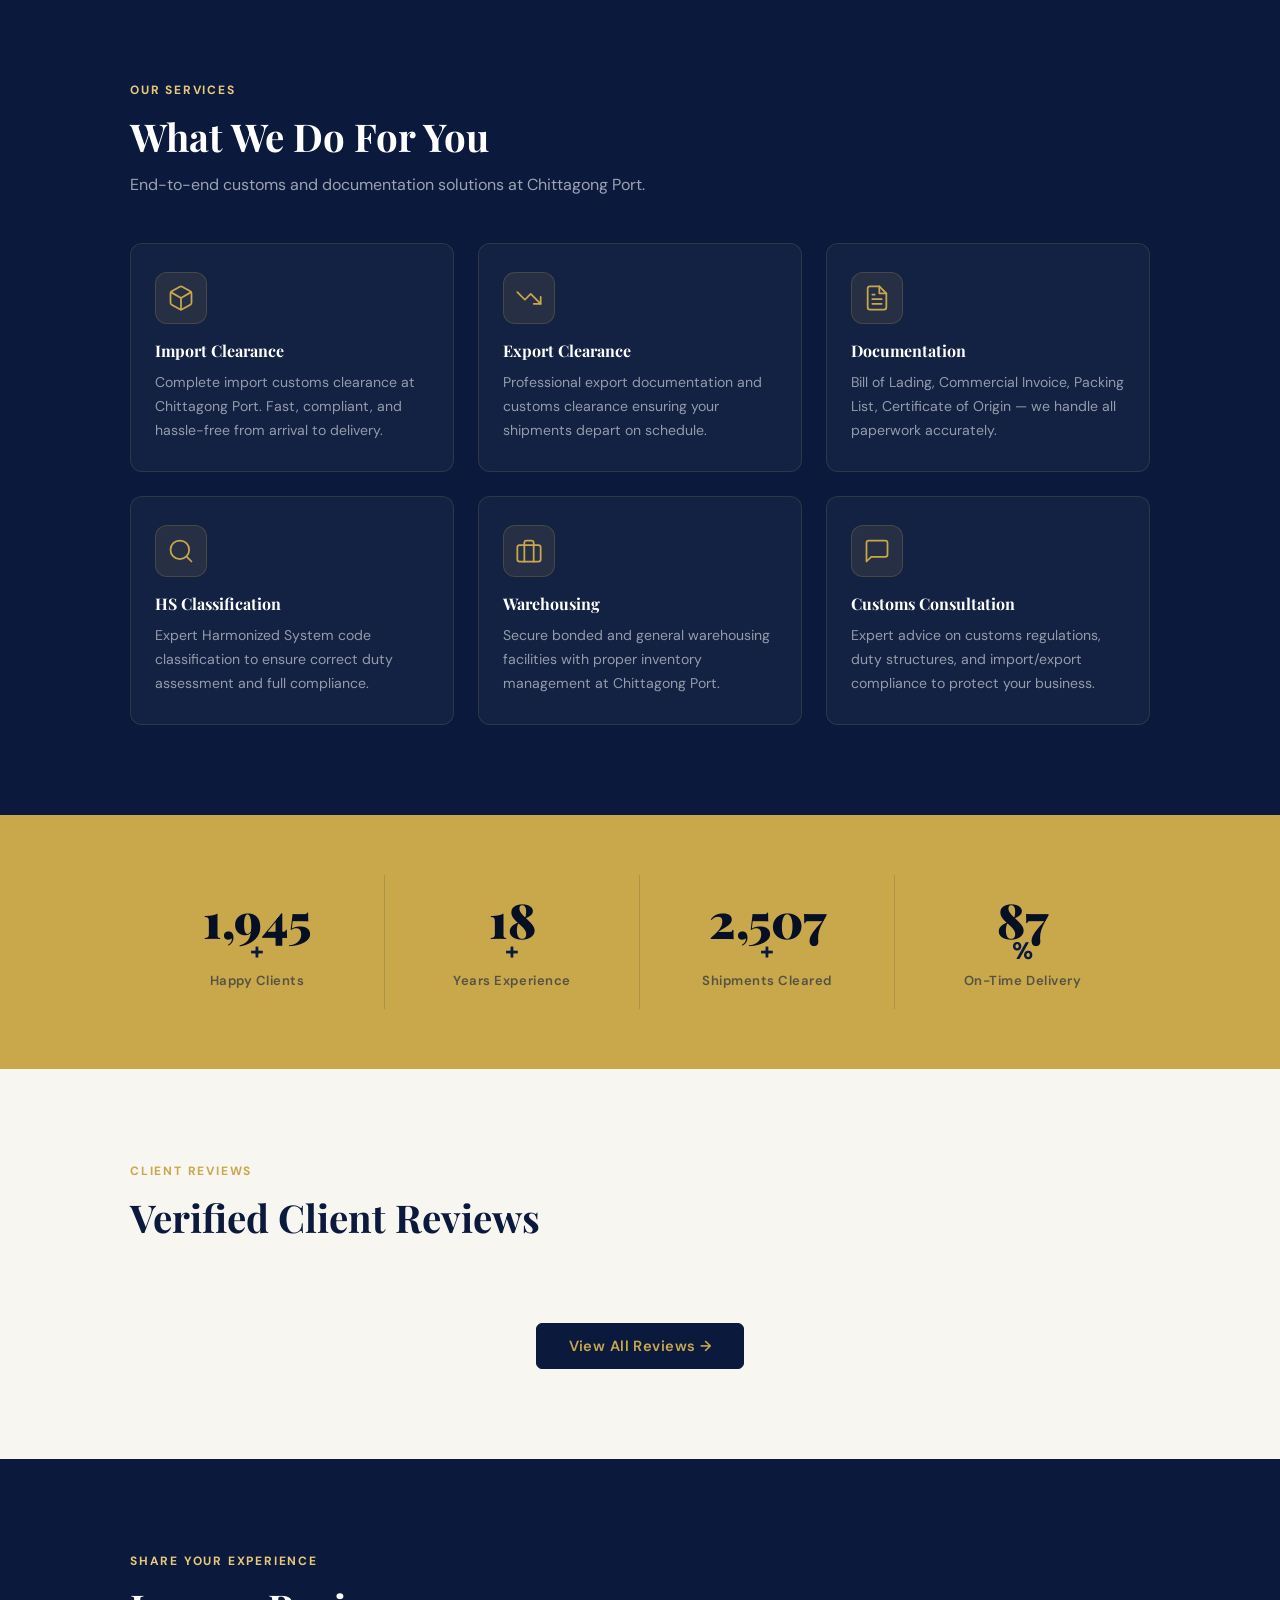
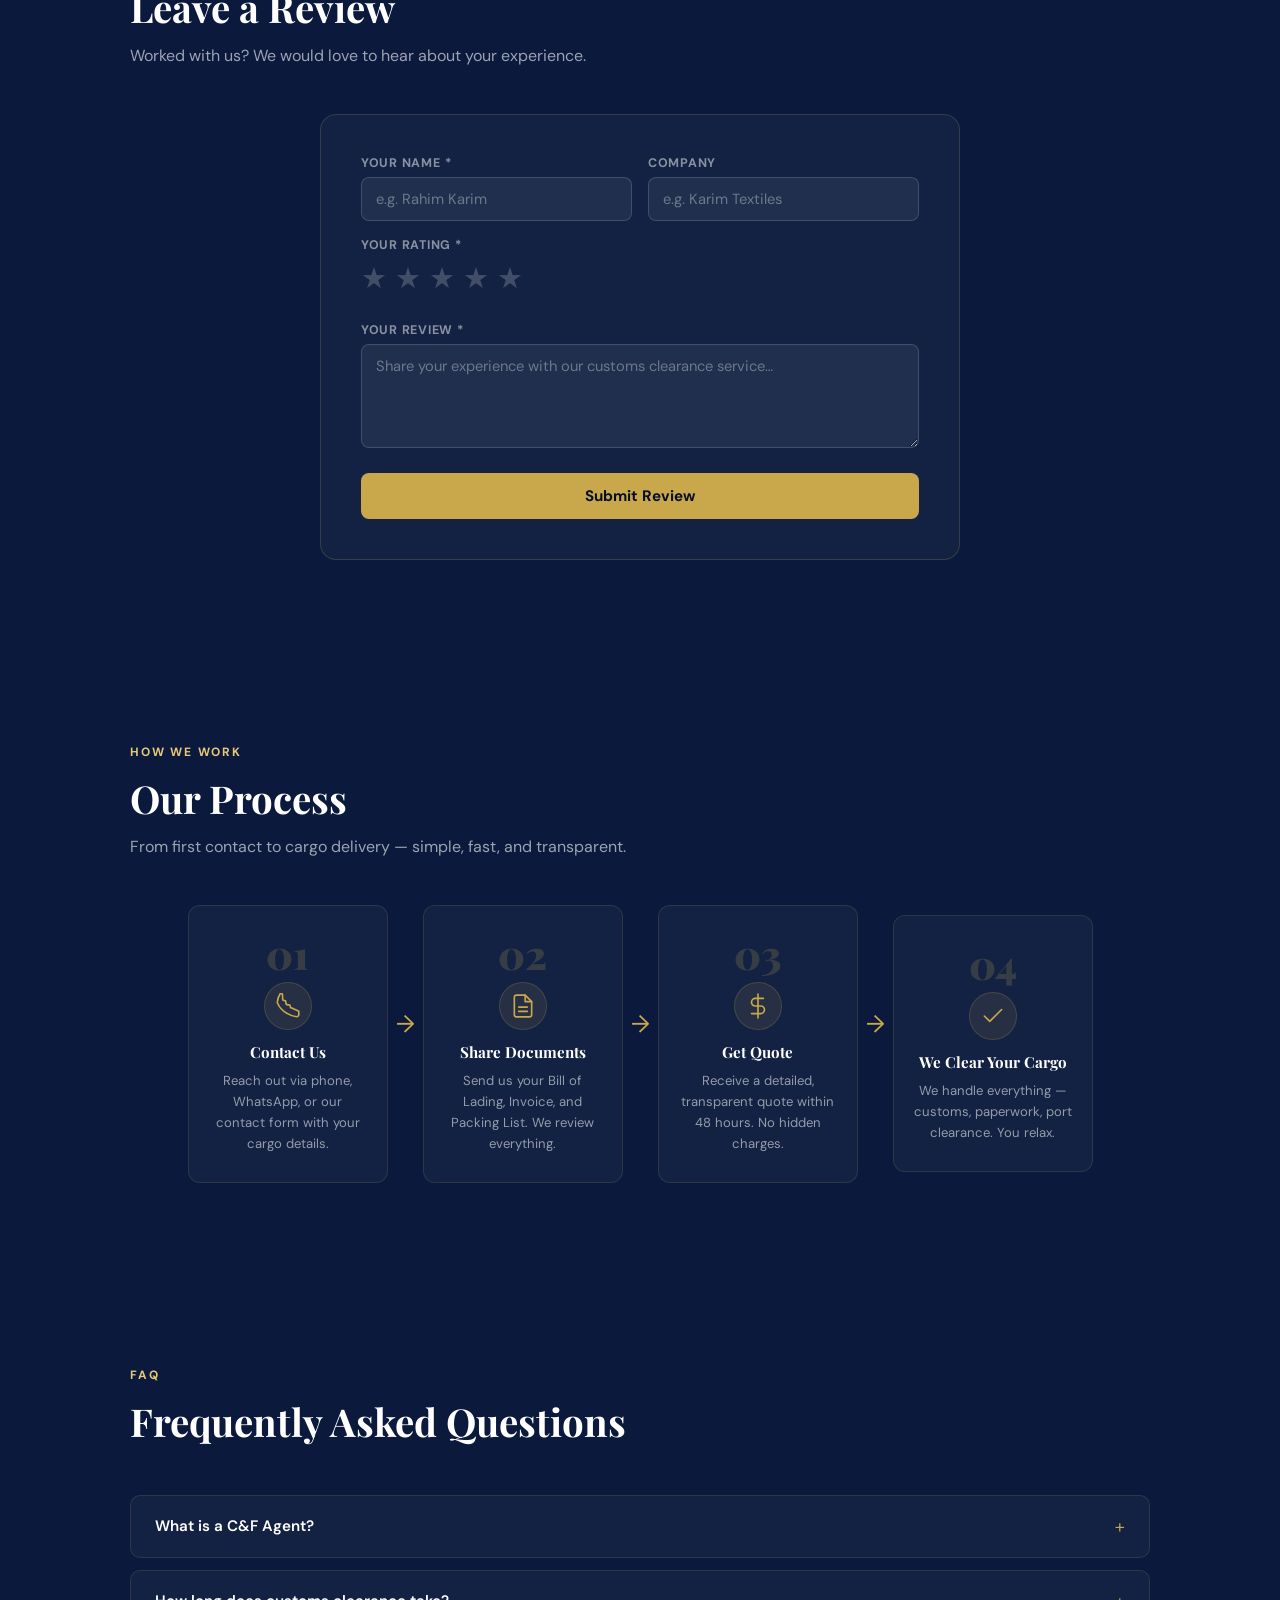
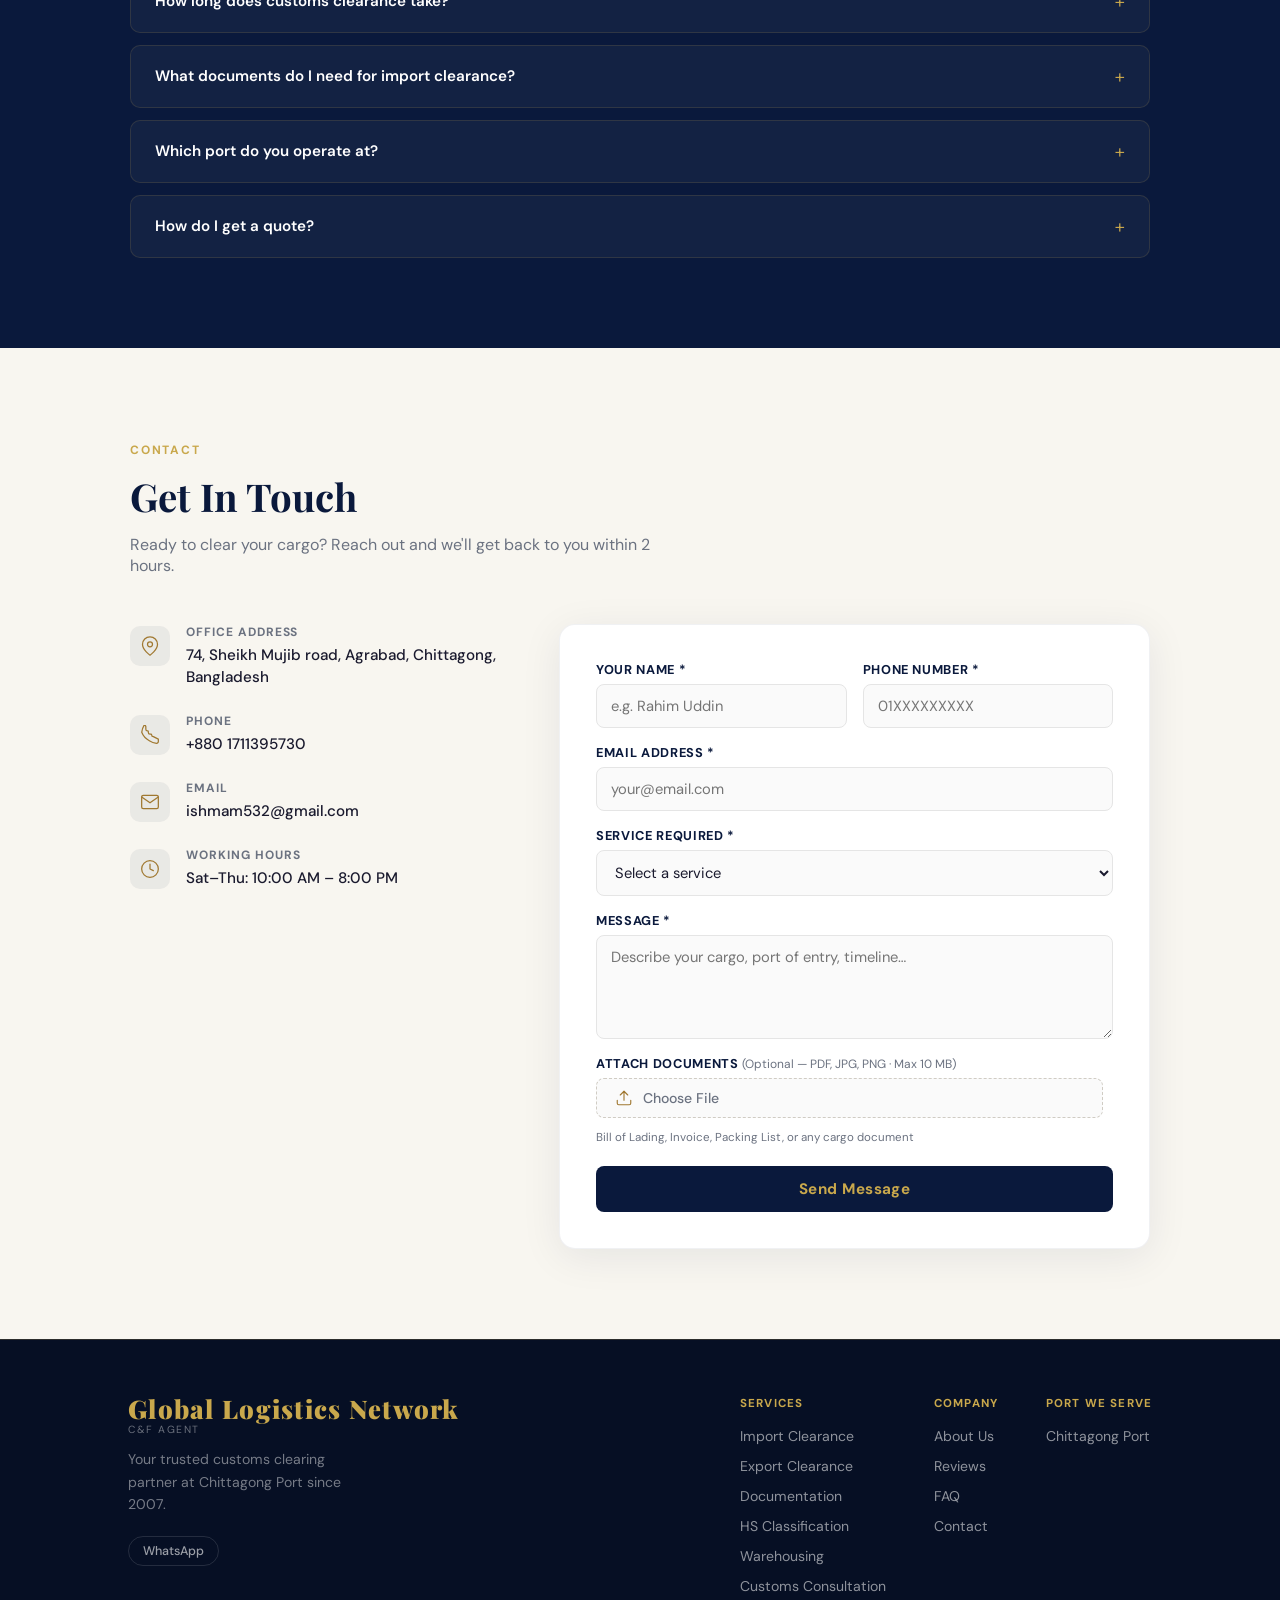
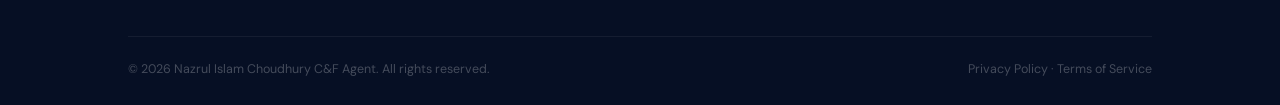
==== commit d2c48c11: "Update index.html" ====
--- a/index.html
+++ b/index.html
@@ -509,11 +509,11 @@
             <form
               class="contact-form"
               id="contactForm"
-              action="https://api.web3forms.com/submit"
+              action="/.netlify/functions/contact"
               method="POST"
               enctype="multipart/form-data"
             >
-              <input type="hidden" name="access_key" value="1b3f155b-9e0f-48e2-b8d8-b90f82602db4">
+              
               <input type="hidden" name="subject" value="New Contact — Global Logistics Network">
               <input type="hidden" name="redirect" value="https://gln-xyz.netlify.app/success.html">
               <!-- Web3Forms built-in honeypot -->
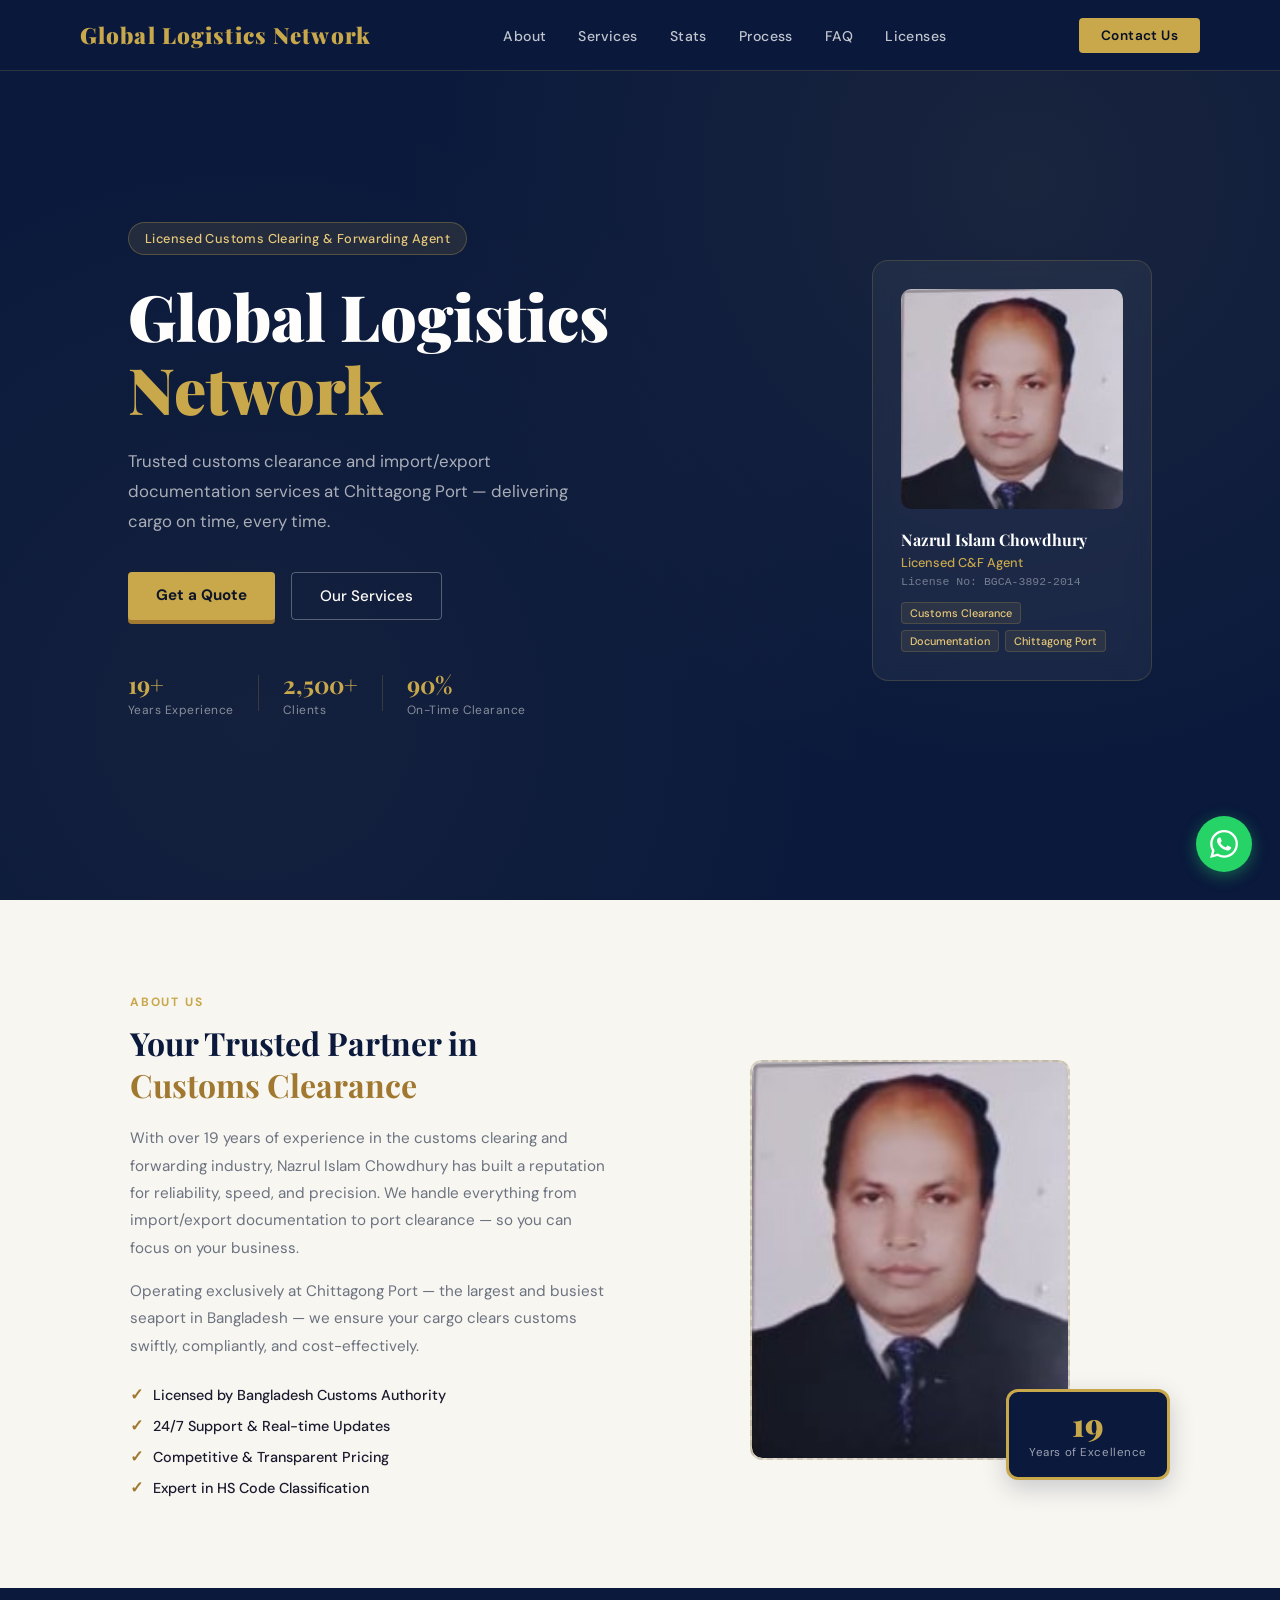
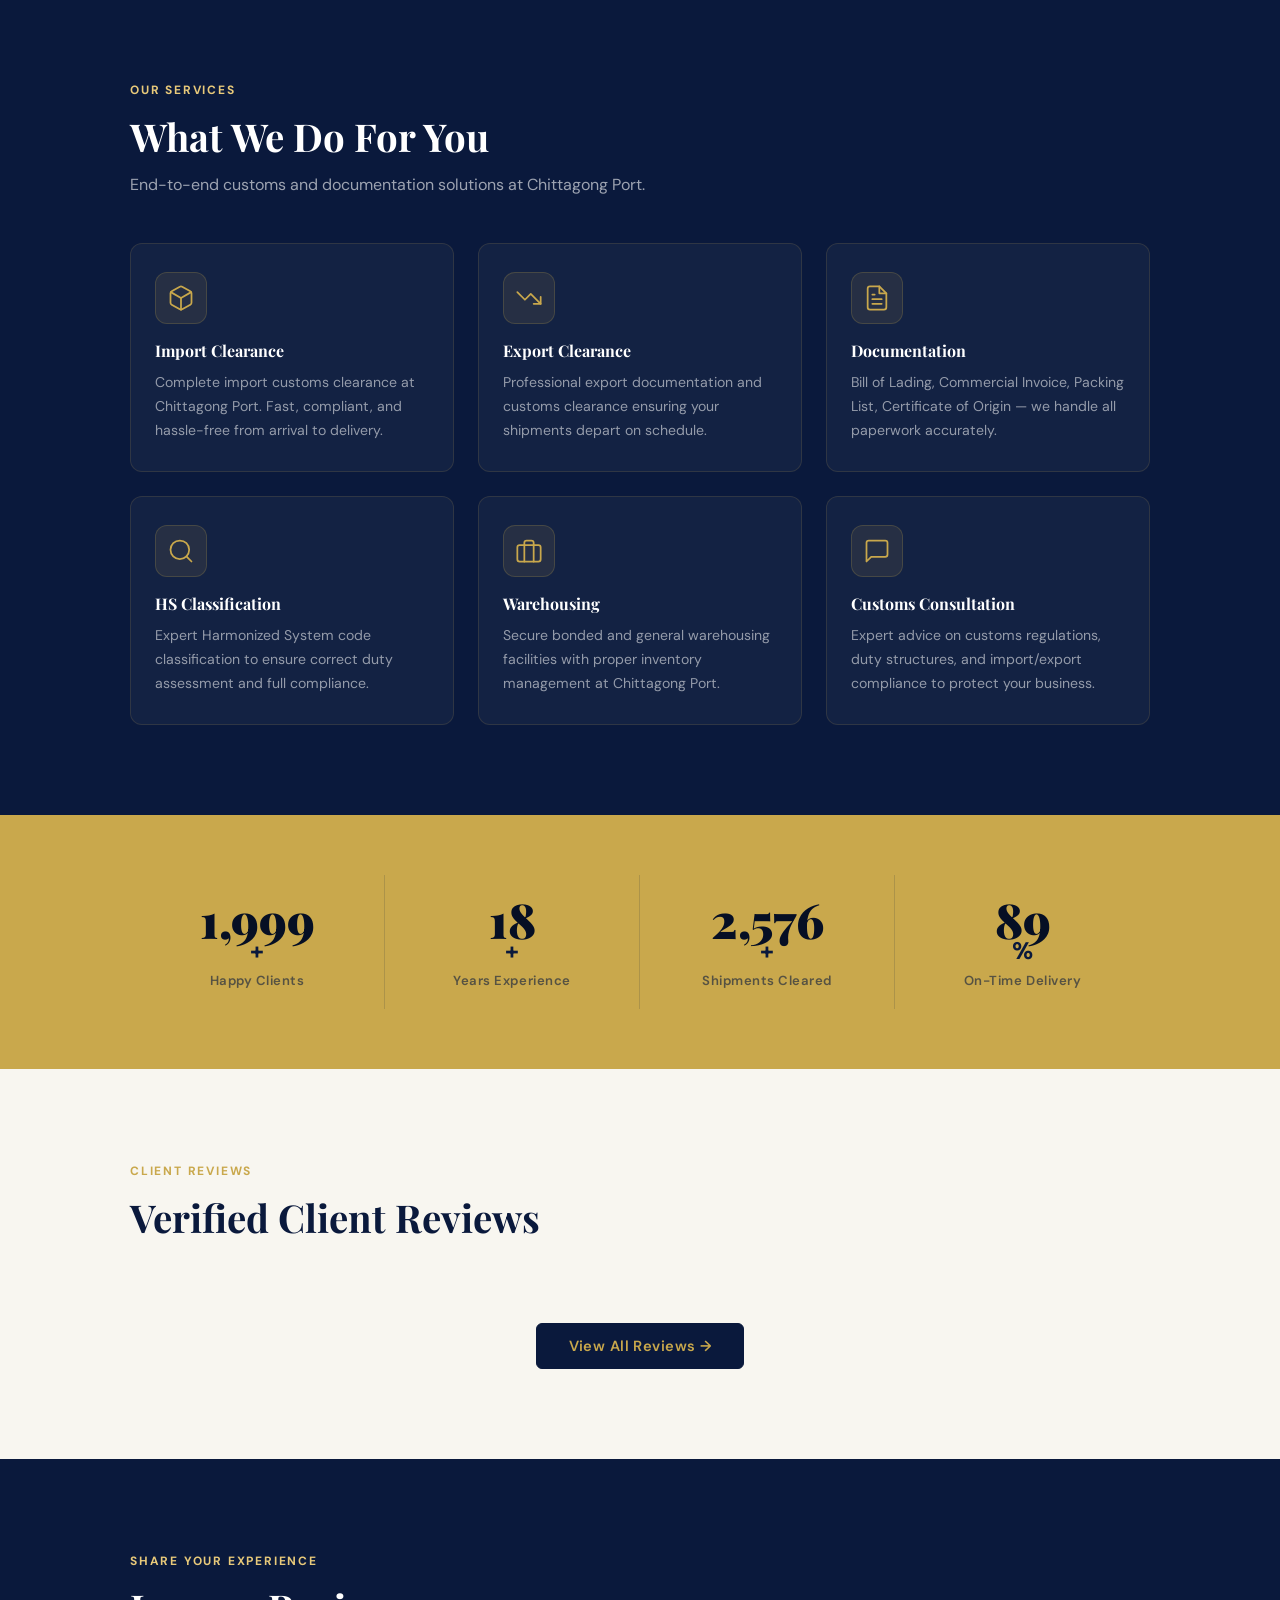
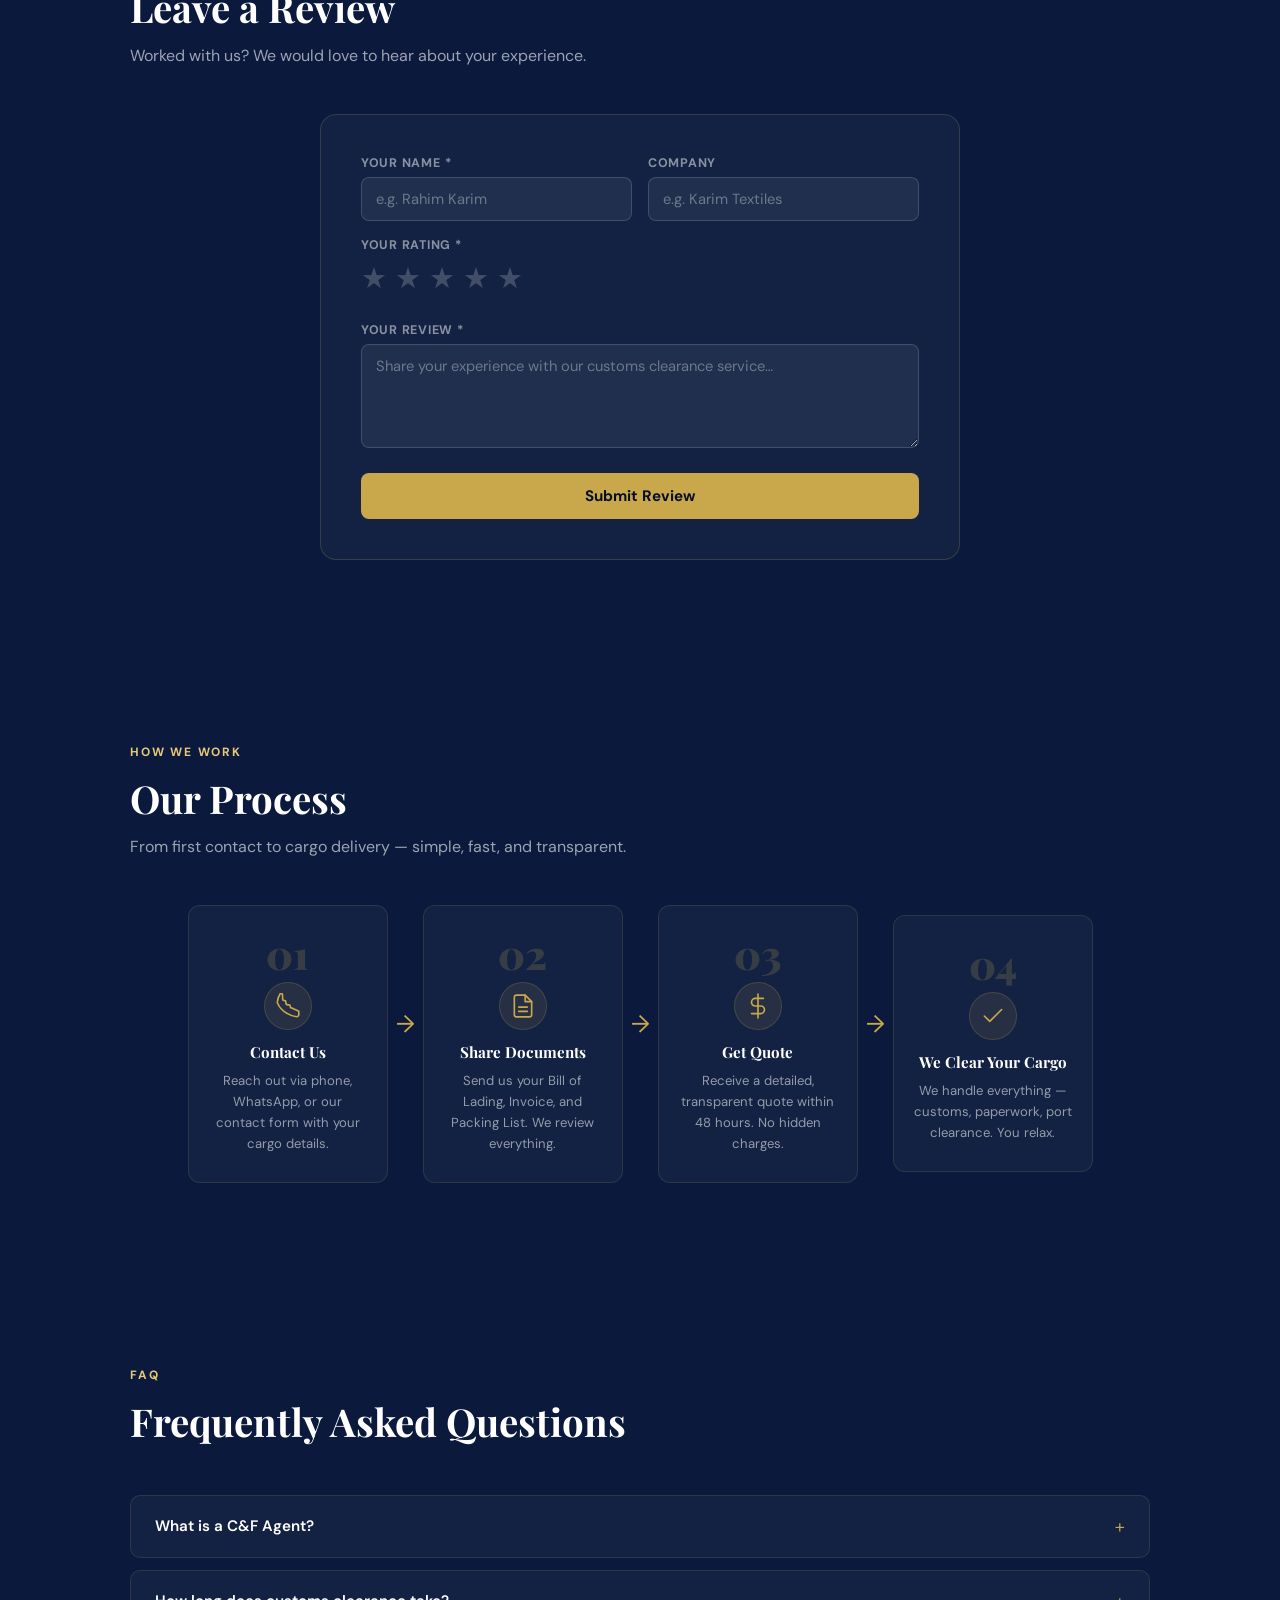
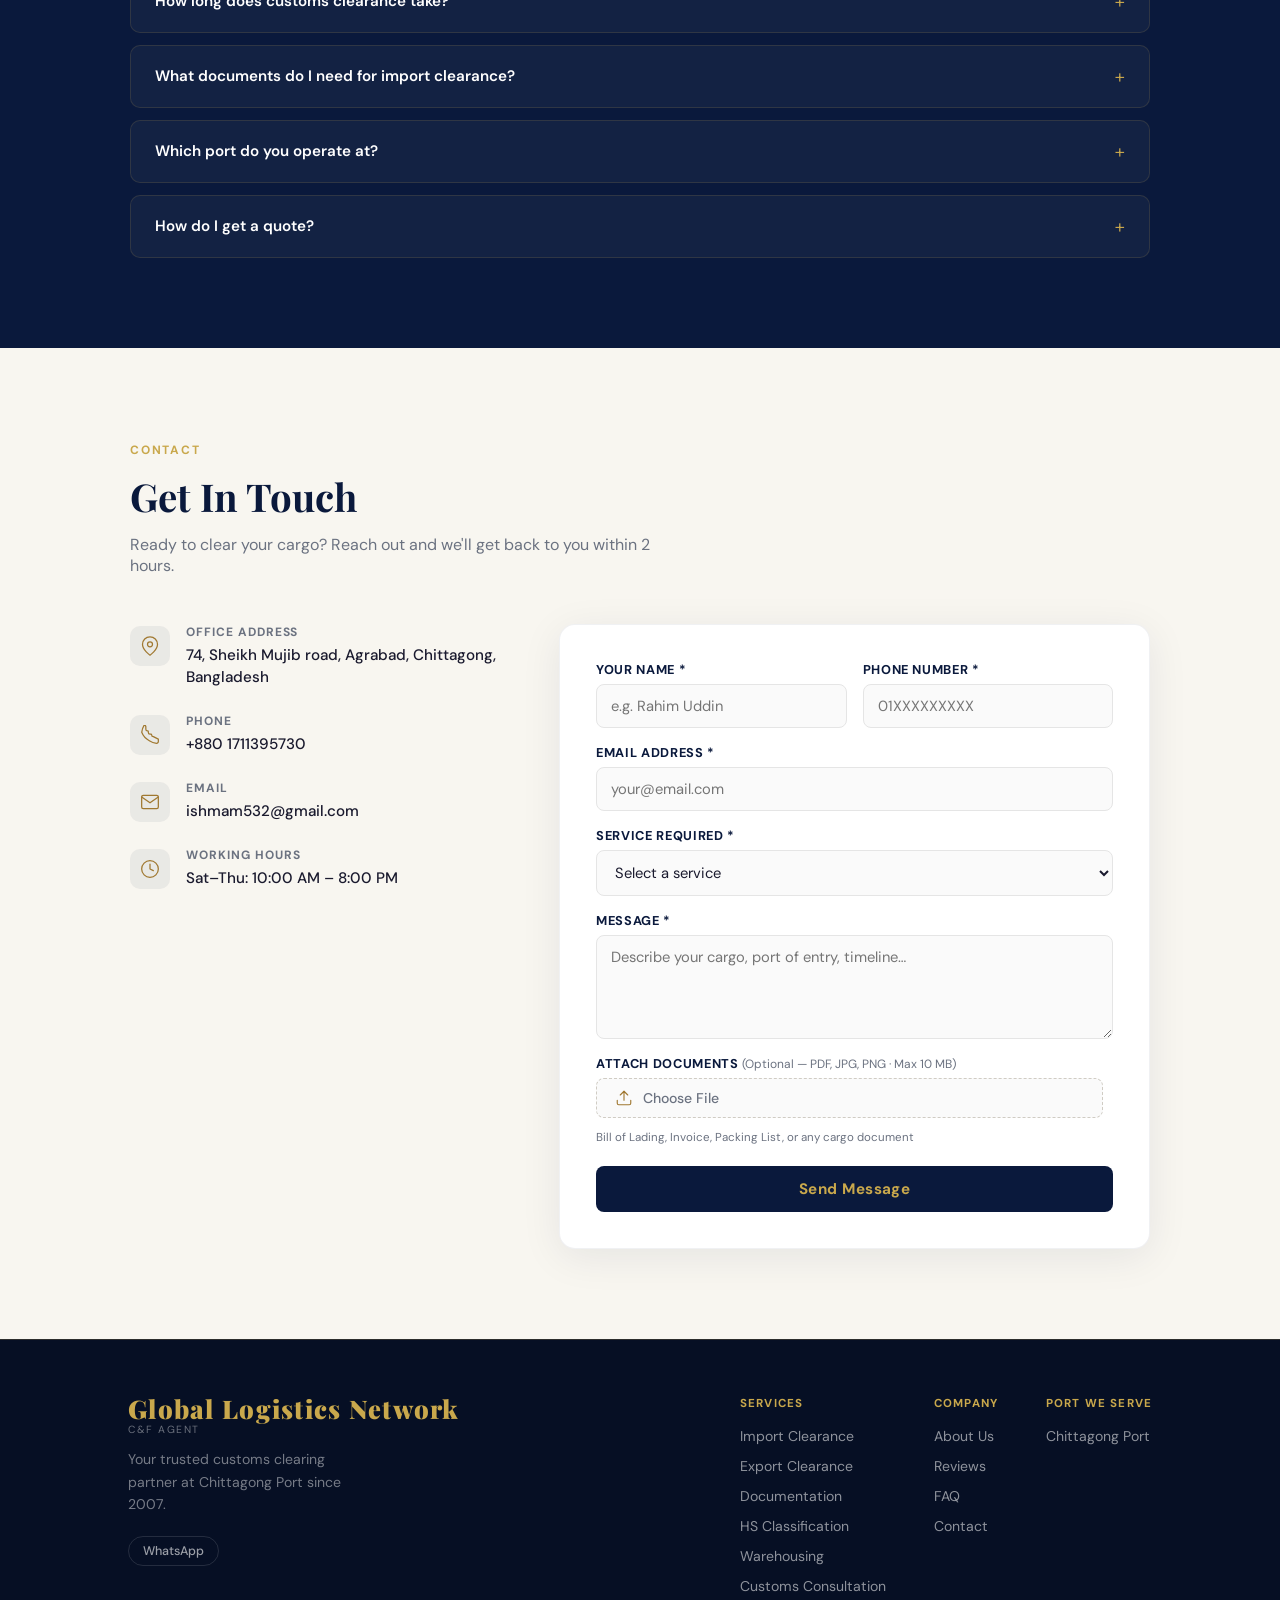
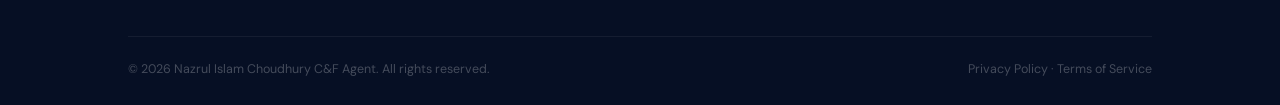
==== commit 518718f5: "Update index.html" ====
--- a/index.html
+++ b/index.html
@@ -509,7 +509,7 @@
             <form
               class="contact-form"
               id="contactForm"
-              action="/.netlify/functions/contact"
+              action="/.netlify/edge-functions/contact"
               method="POST"
               enctype="multipart/form-data"
             >
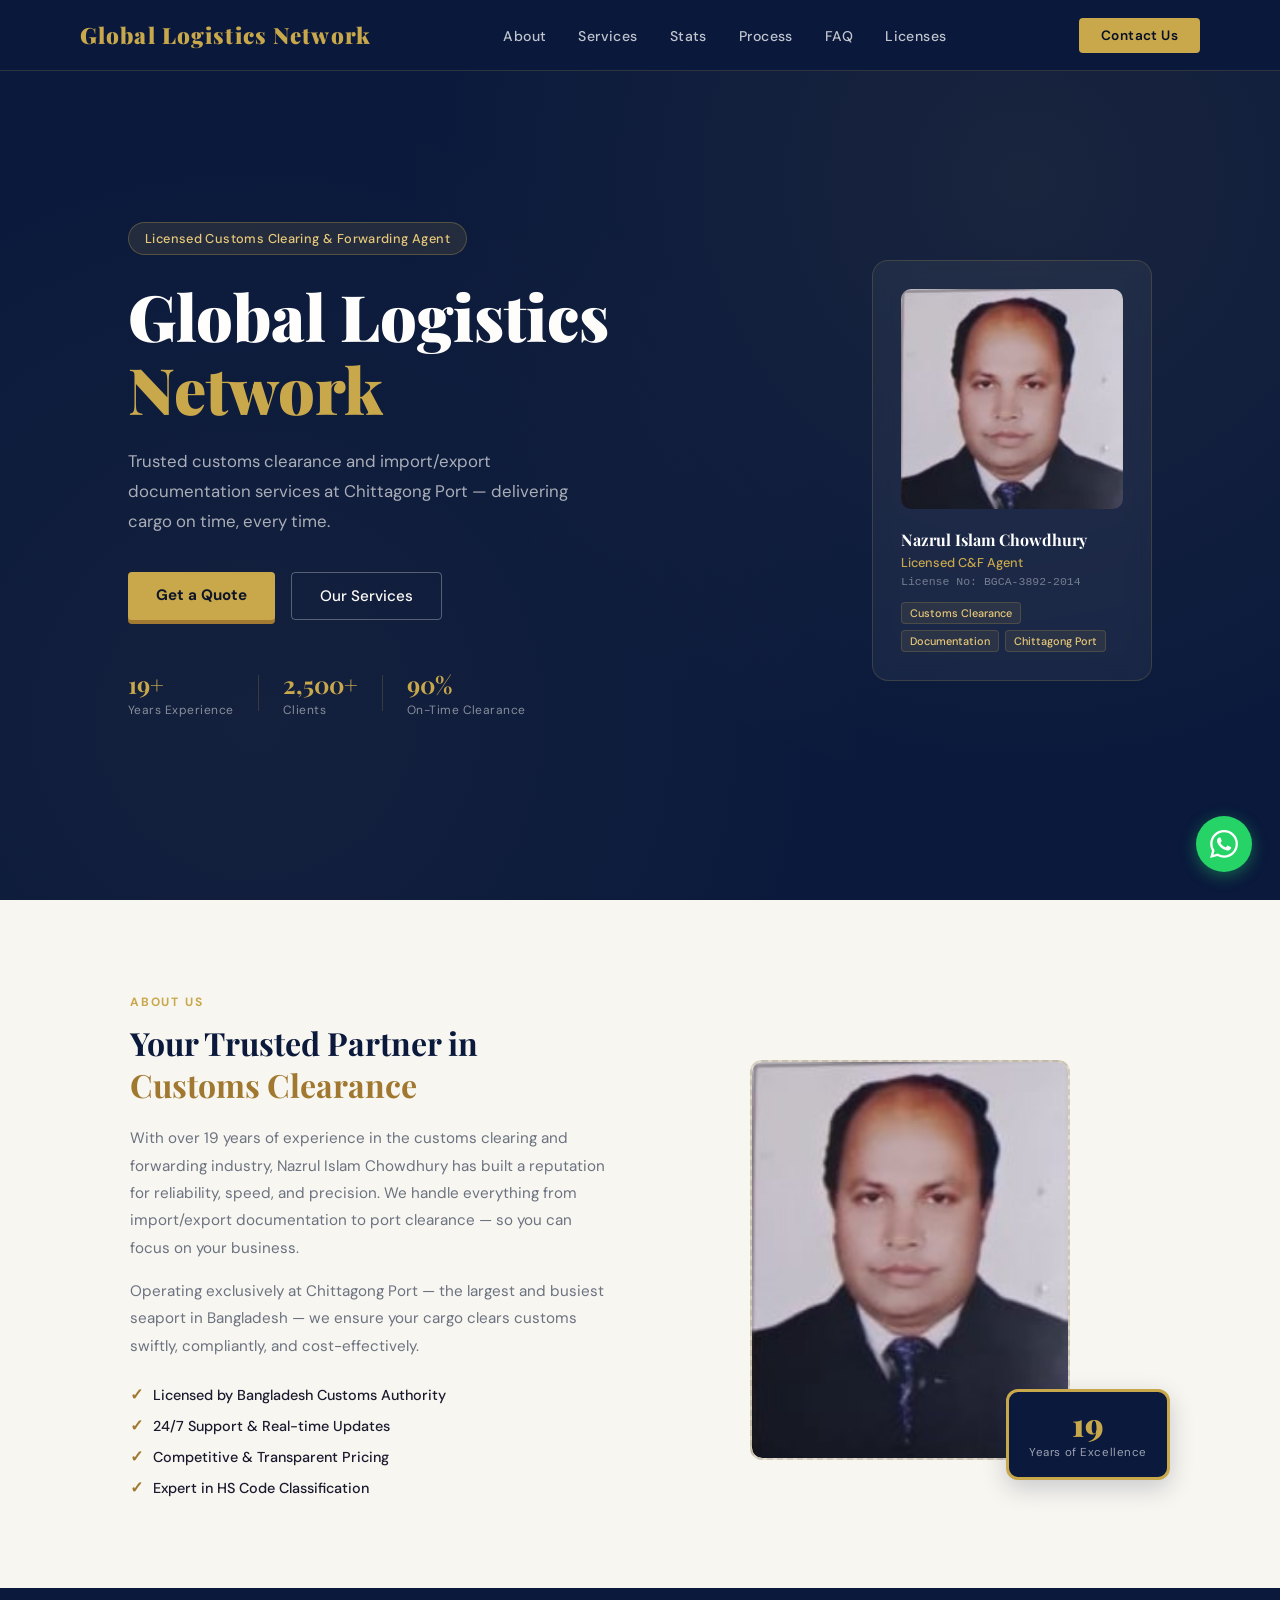
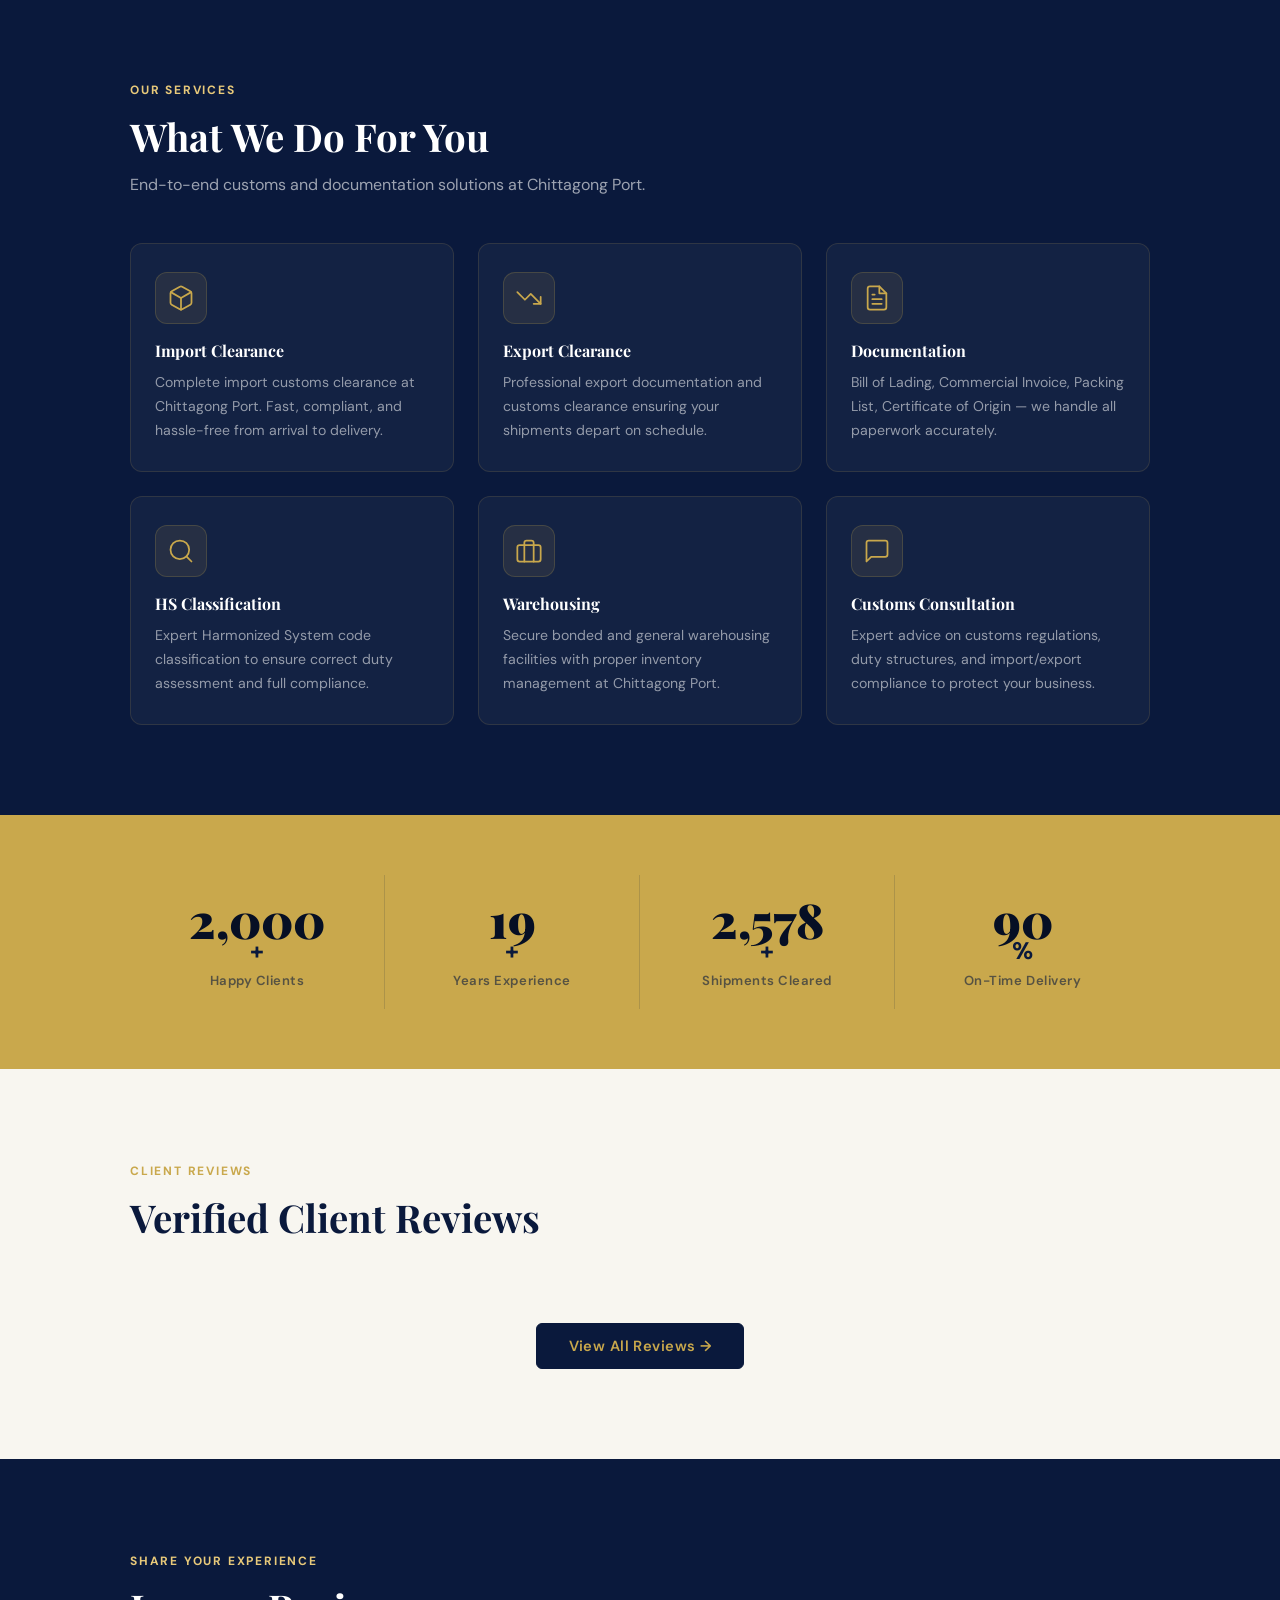
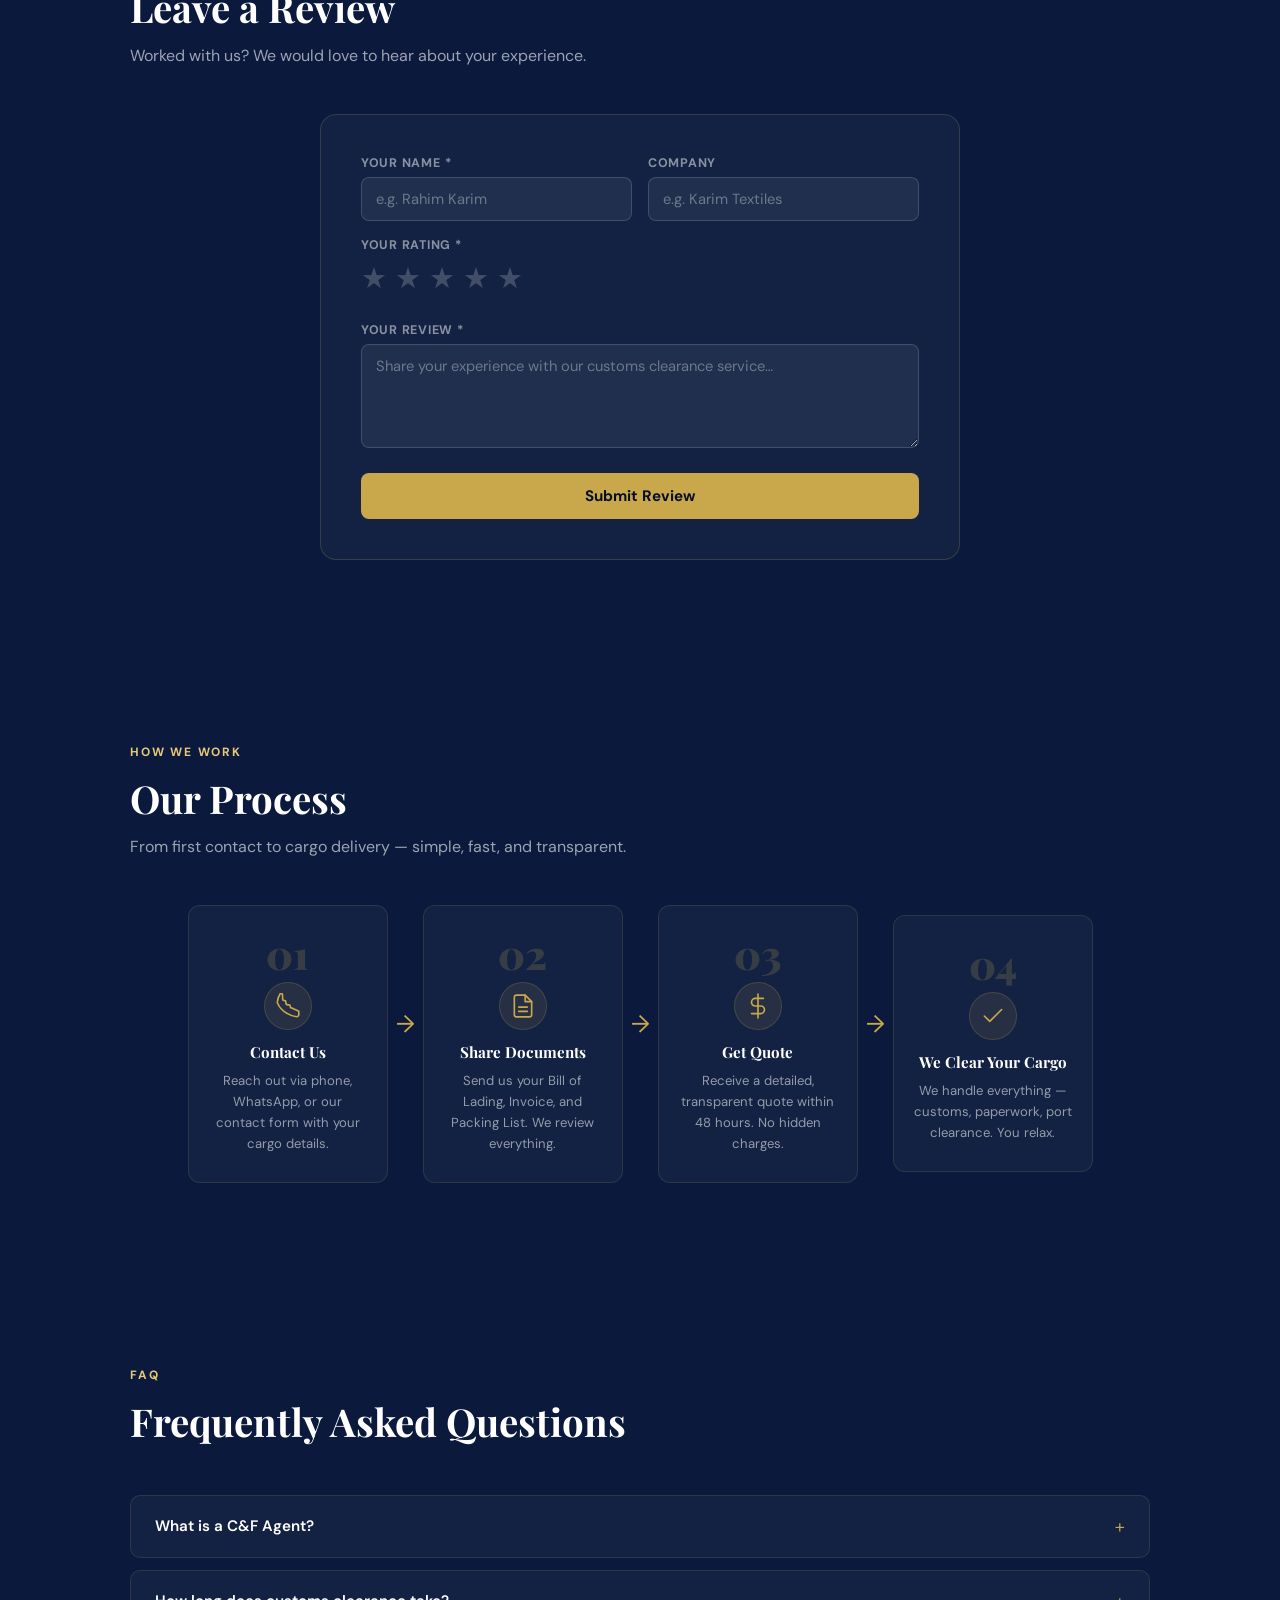
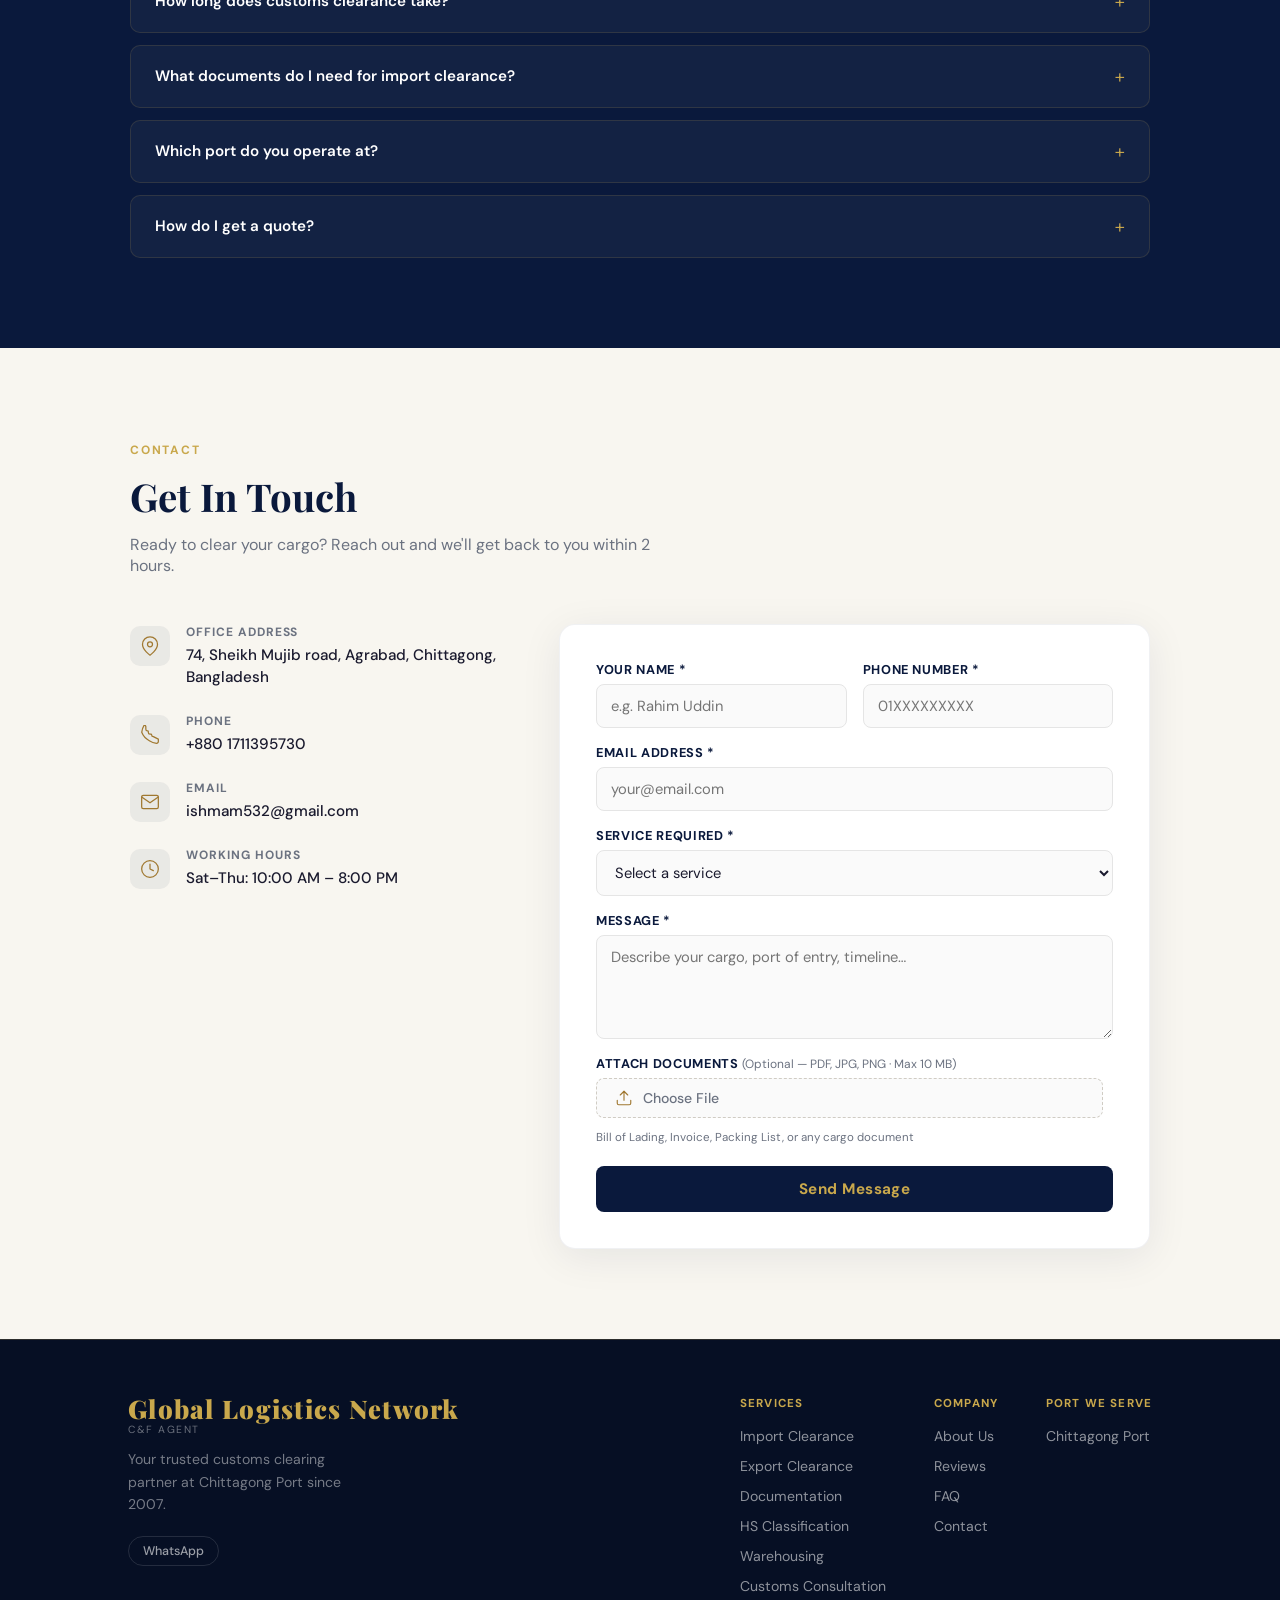
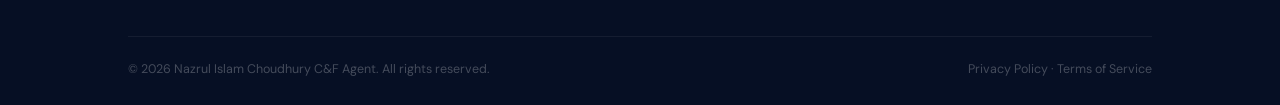
==== commit c6df3654: "Update index.html" ====
--- a/index.html
+++ b/index.html
@@ -509,7 +509,7 @@
             <form
               class="contact-form"
               id="contactForm"
-              action="/.netlify/edge-functions/contact"
+              action="/netlify/edge-functions/contact.js"
               method="POST"
               enctype="multipart/form-data"
             >
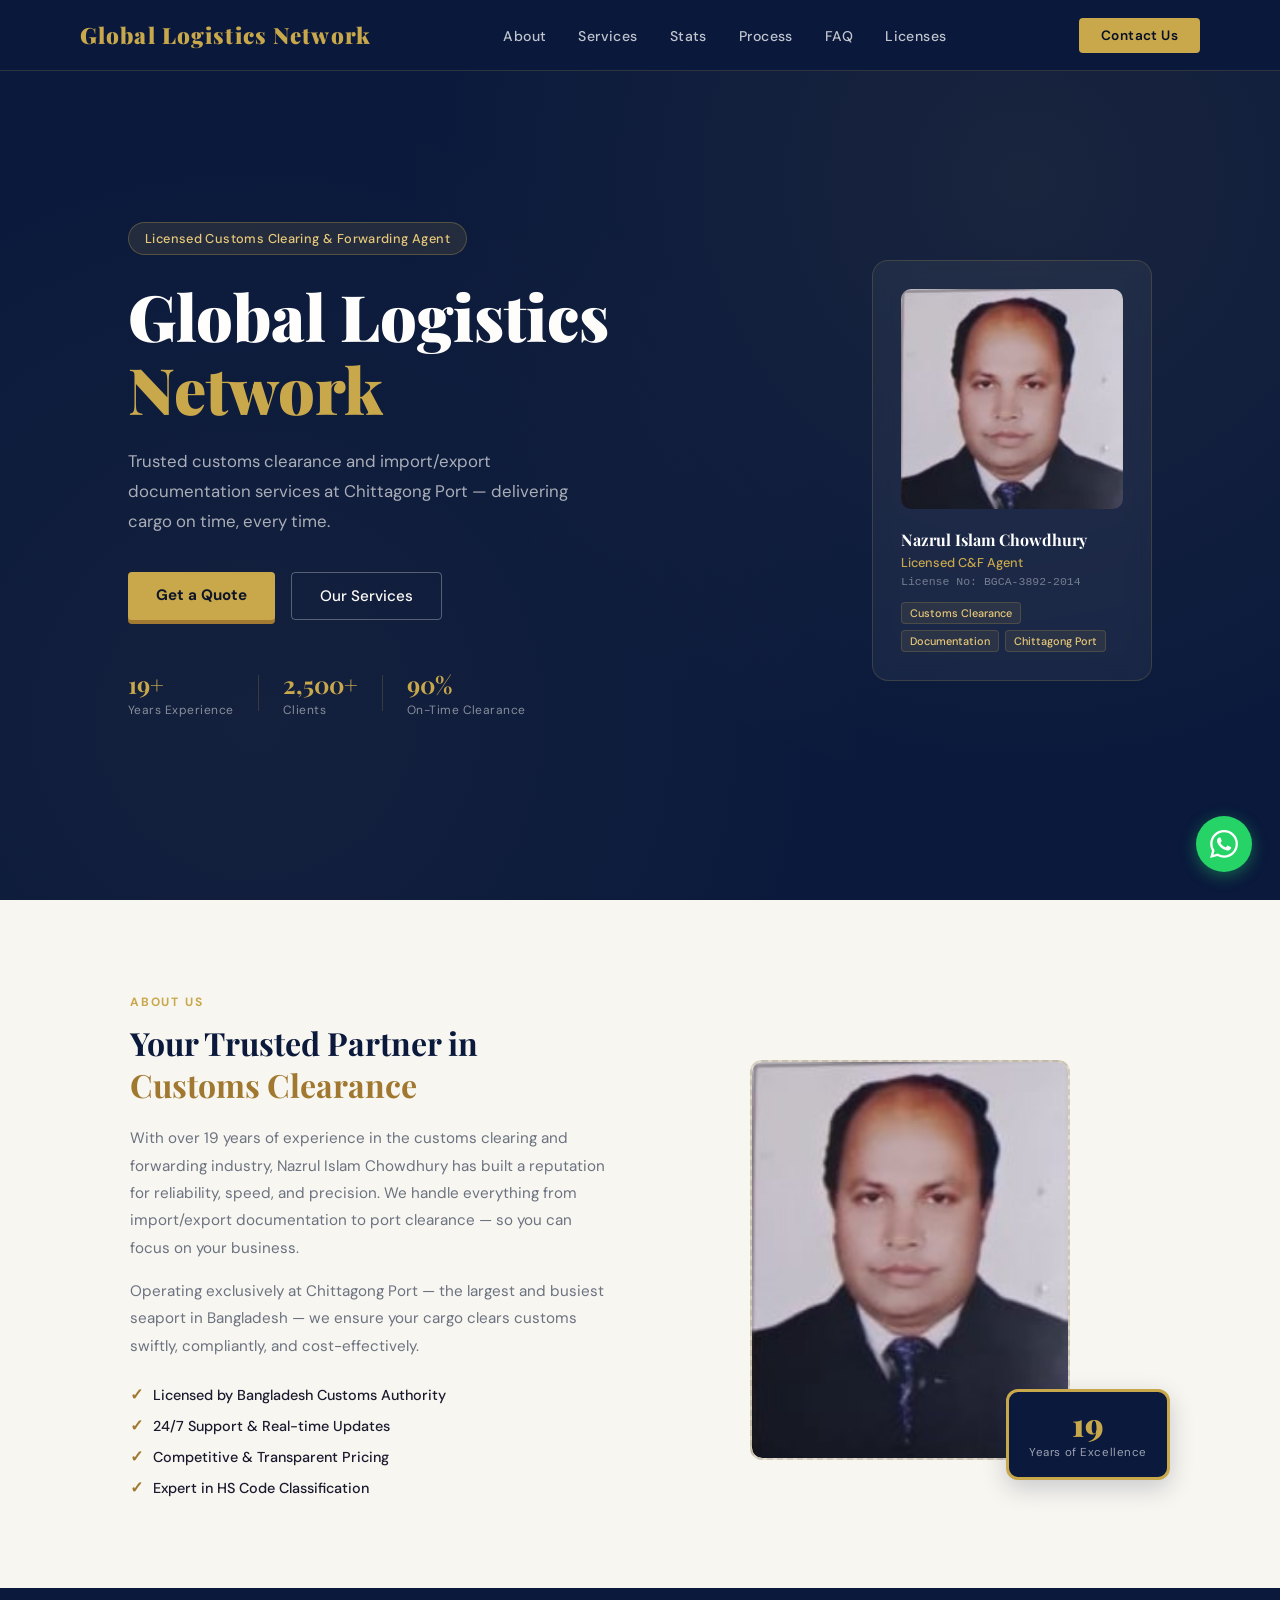
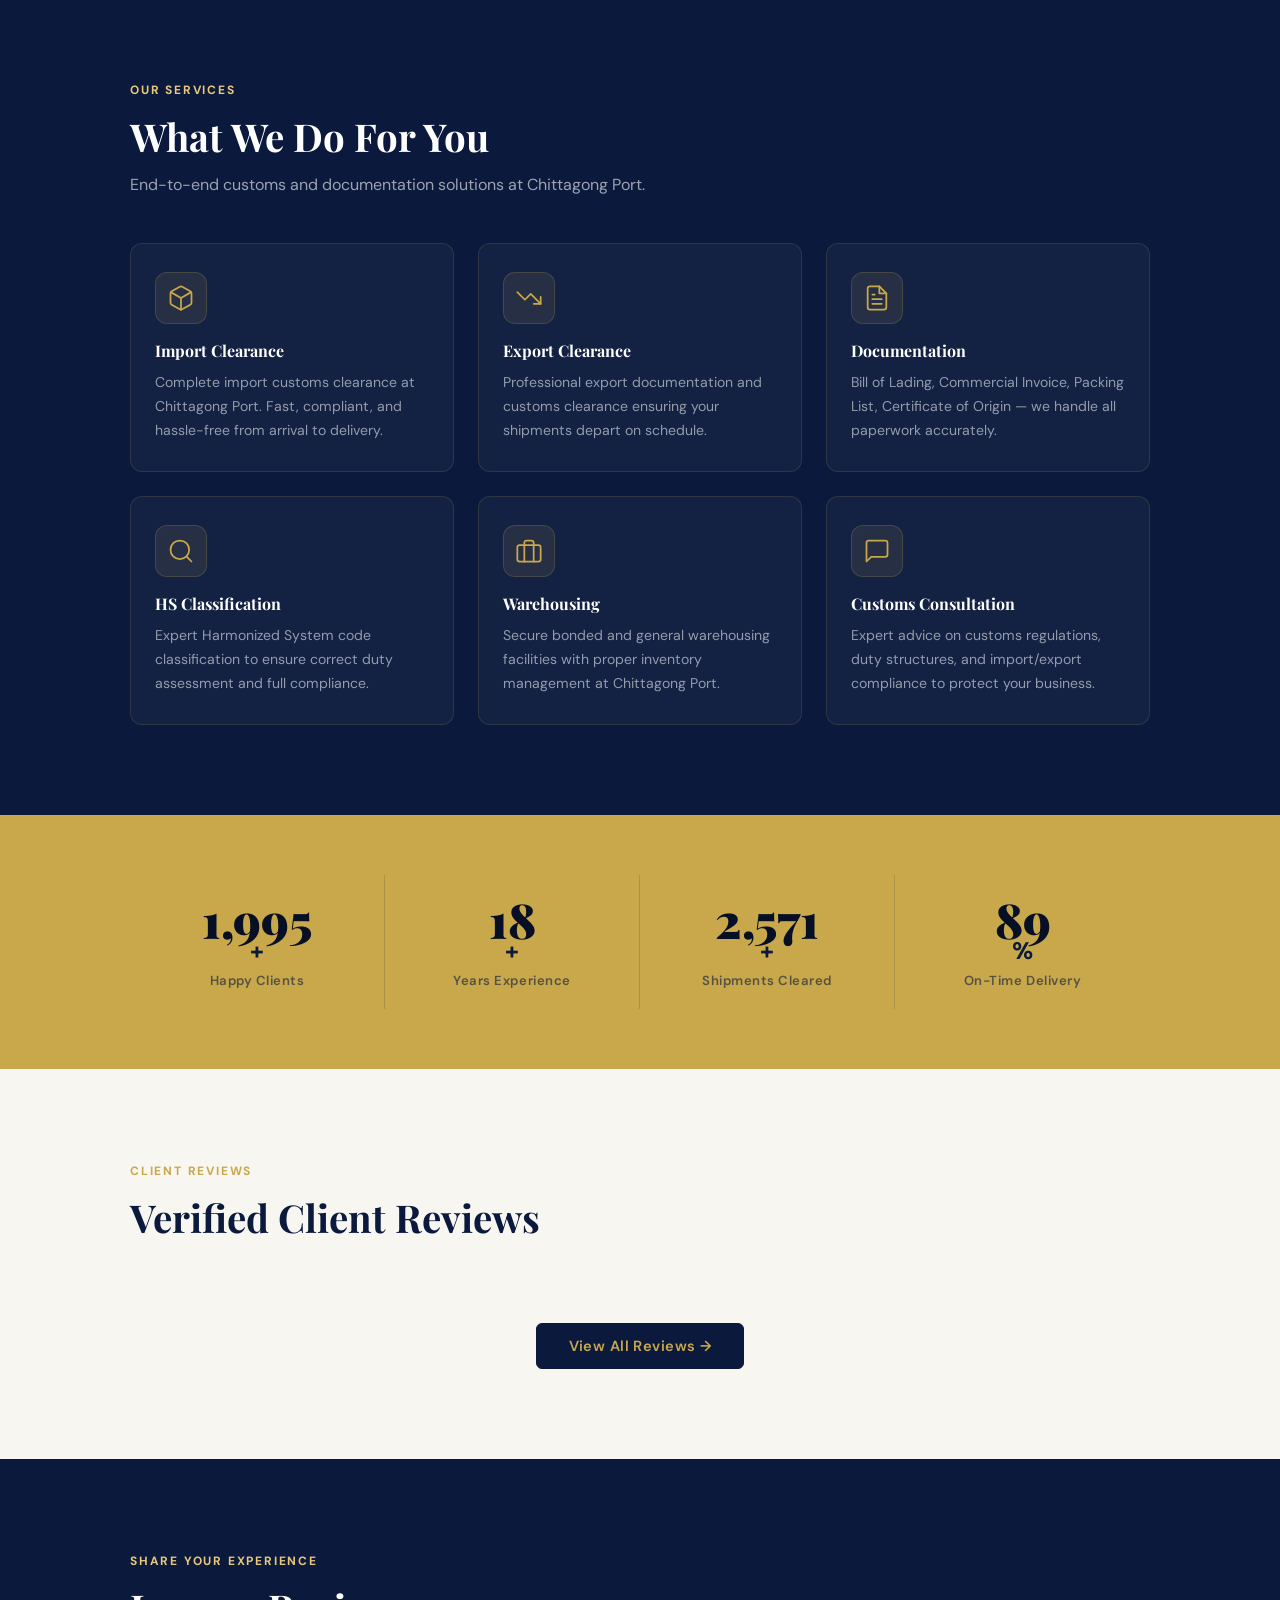
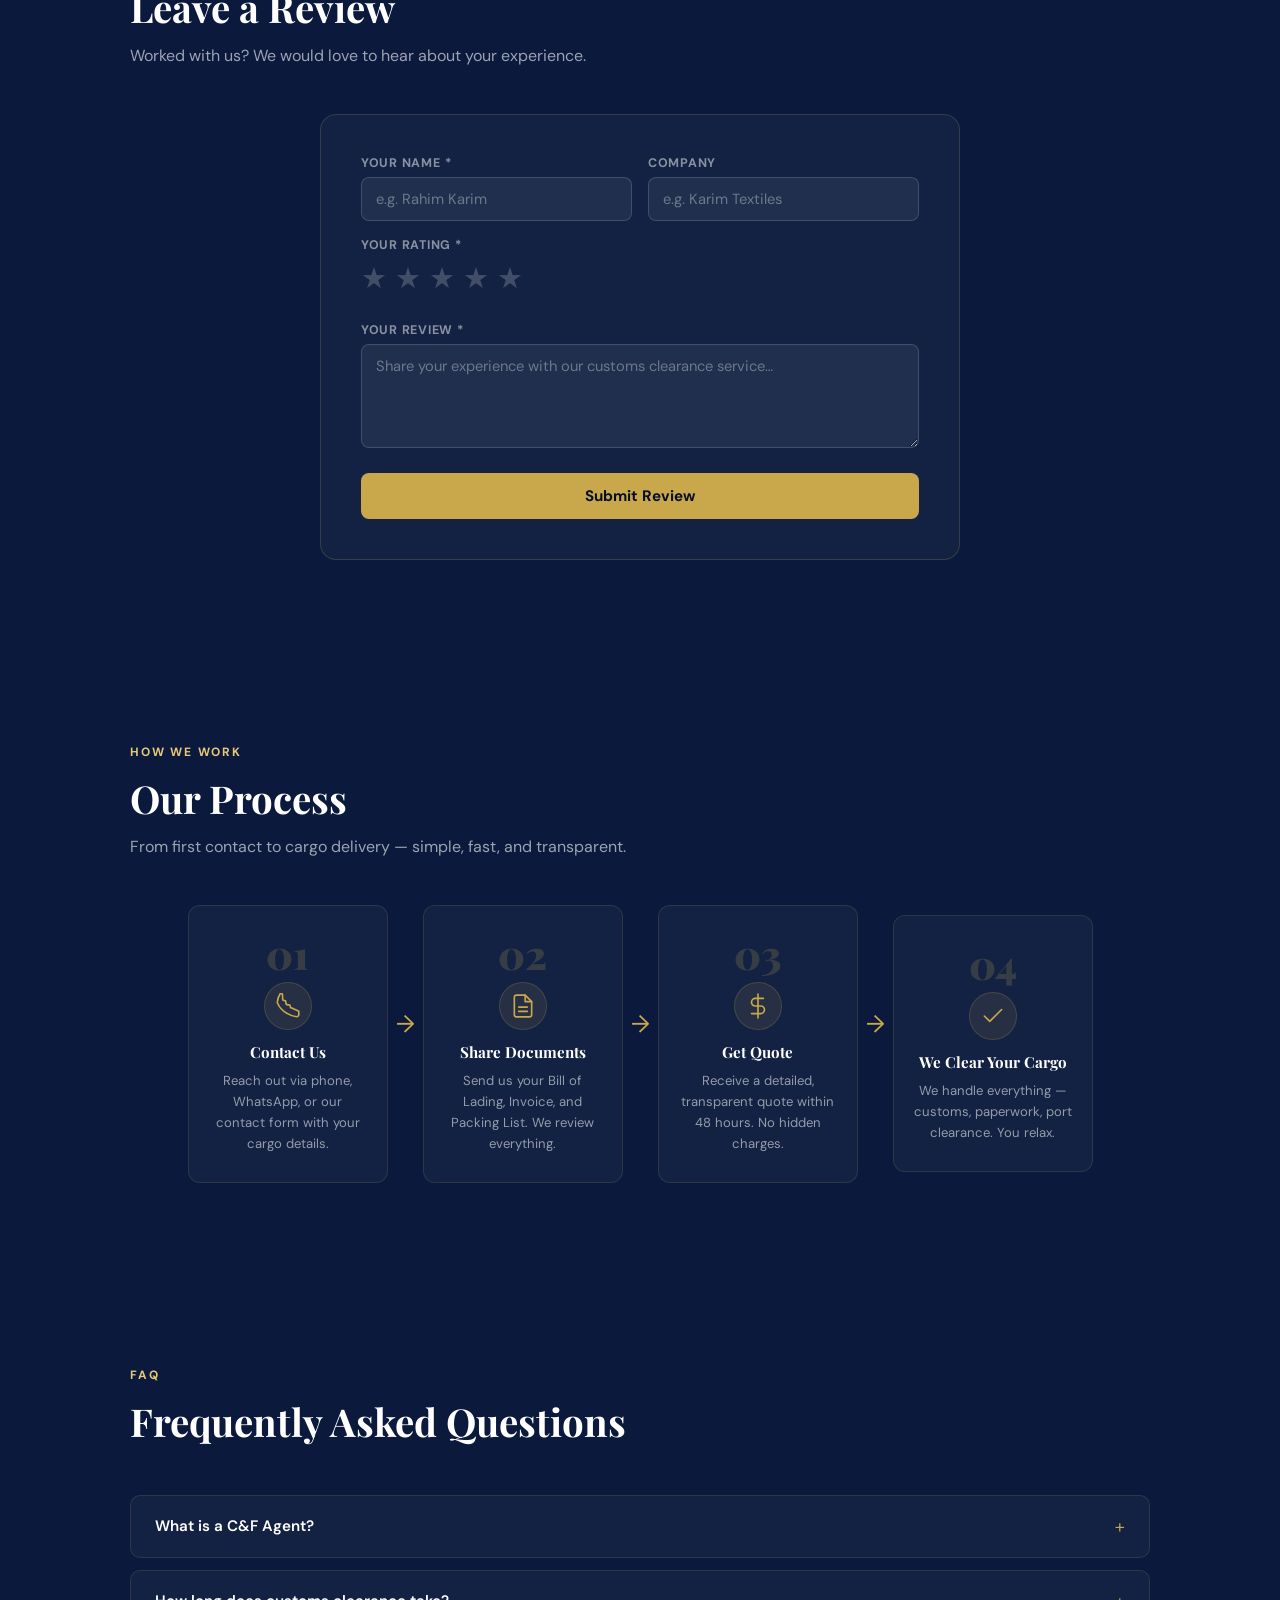
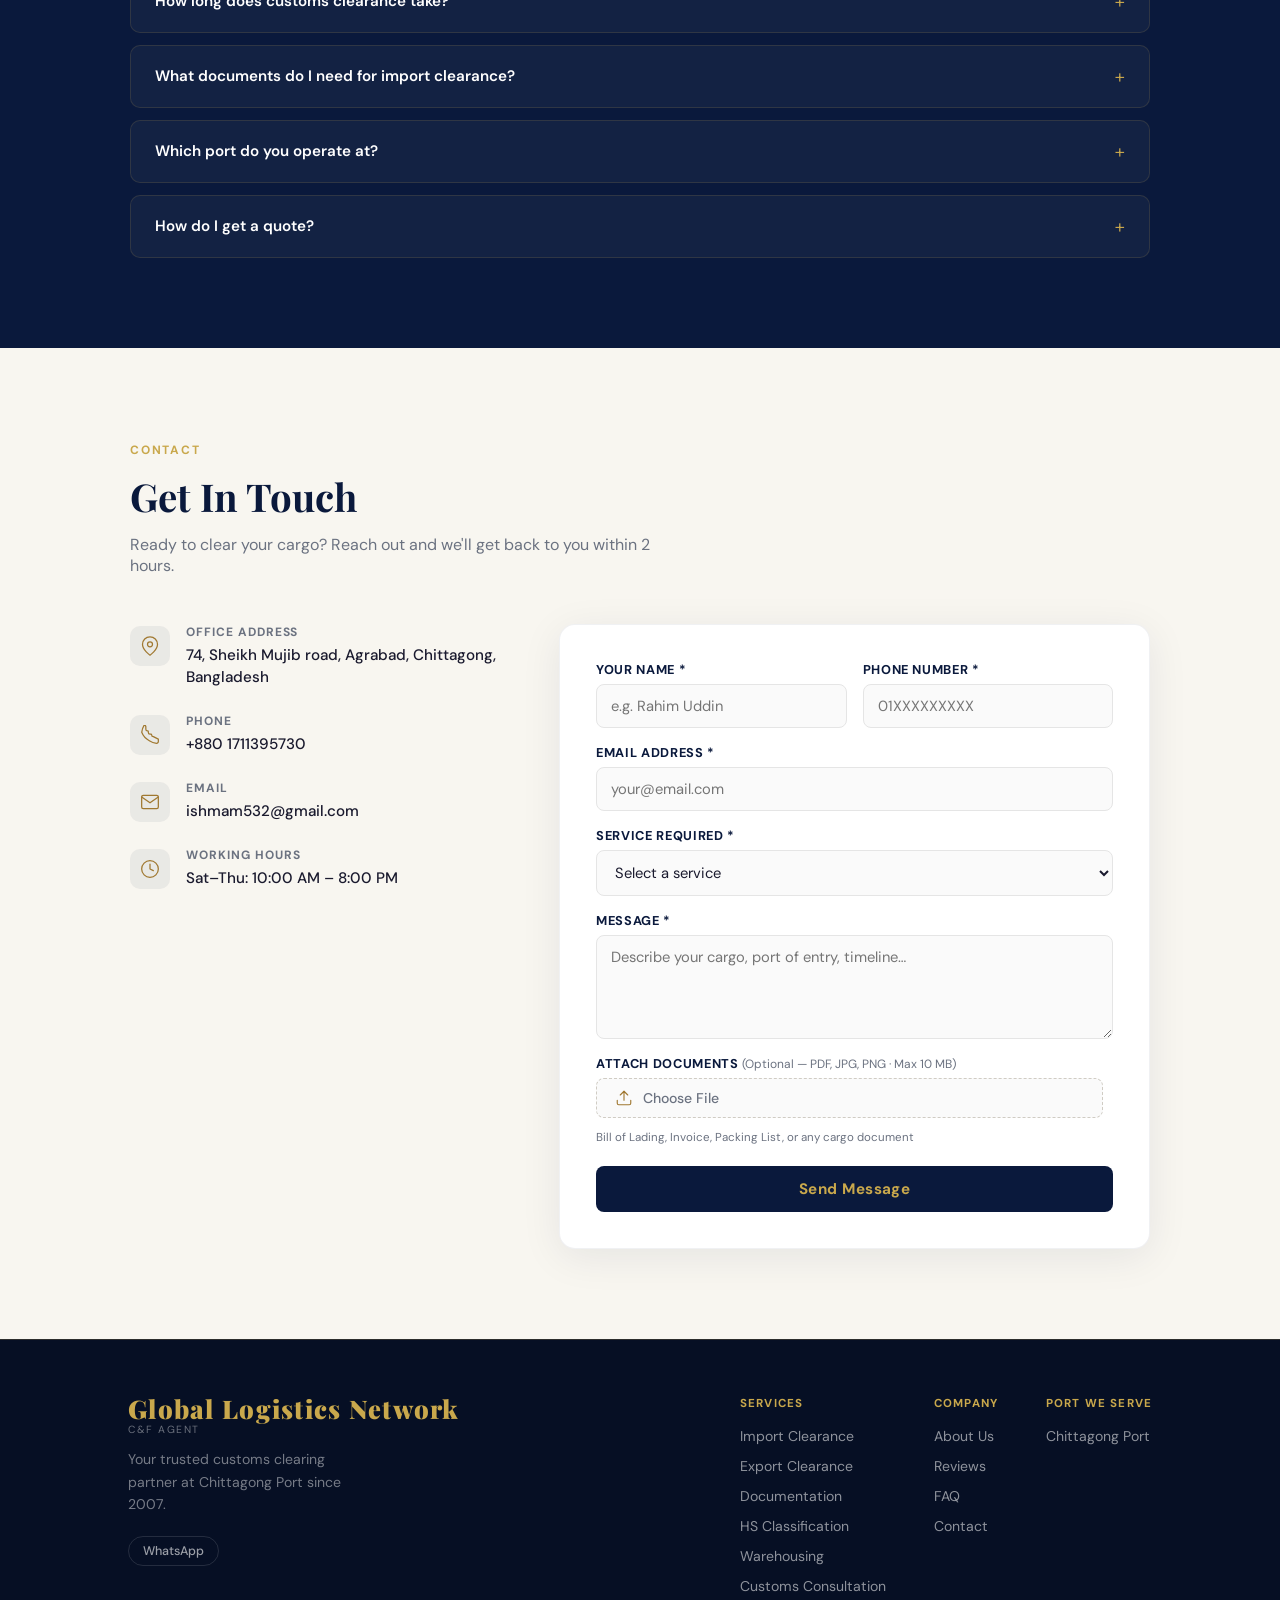
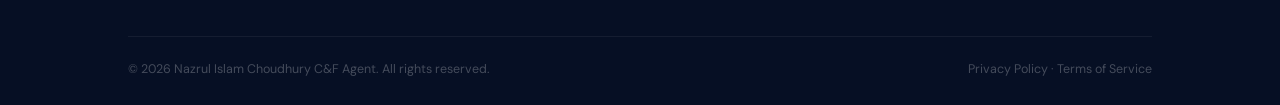
==== commit 7d9e783a: "Update index.html" ====
--- a/index.html
+++ b/index.html
@@ -3,10 +3,10 @@
 <head>
   <meta charset="UTF-8">
   <meta name="viewport" content="width=device-width, initial-scale=1.0">
-  <title>Nazrul Islam Chowdhury — Licensed C&amp;F Agent | Chittagong Port</title>
-  <meta name="description" content="Nazrul Islam Chowdhury — Licensed Customs Clearing &amp; Forwarding Agent at Chittagong Port with 19+ years experience. Fast import/export clearance, documentation, and HS classification.">
+  <title>Nazrul Islam Choudhury — Licensed C&amp;F Agent | Chittagong Port</title>
+  <meta name="description" content="Nazrul Islam Choudhury — Licensed Customs Clearing &amp; Forwarding Agent at Chittagong Port with 19+ years experience. Fast import/export clearance, documentation, and HS classification.">
   <meta name="robots" content="index, follow">
-  <meta name="author"  content="Nazrul Islam Chowdhury">
+  <meta name="author"  content="Nazrul Islam Choudhury">
   <meta name="theme-color" content="#0a193c">
 
   <!-- FIX 1: canonical URL was missing quotes around the href value -->
@@ -506,19 +506,8 @@
             Removed the extra orphan </div> that was after </form>.
           -->
           <div class="contact-form-wrap">
-            <form
-              class="contact-form"
-              id="contactForm"
-              action="/netlify/edge-functions/contact.js"
-              method="POST"
-              enctype="multipart/form-data"
-            >
-              
-              <input type="hidden" name="subject" value="New Contact — Global Logistics Network">
-              <input type="hidden" name="redirect" value="https://gln-xyz.netlify.app/success.html">
-              <!-- Web3Forms built-in honeypot -->
-              <input type="checkbox" name="botcheck" style="display:none;" aria-hidden="true">
-
+            <form class="contact-form" id="contactForm" enctype="multipart/form-data">
+             <input type="text" name="bot-field" style="display:none;" tabindex="-1" autocomplete="off" aria-hidden="true">
               <div class="form-row">
                 <div class="form-group">
                   <label for="cName">Your Name <span aria-hidden="true">*</span></label>
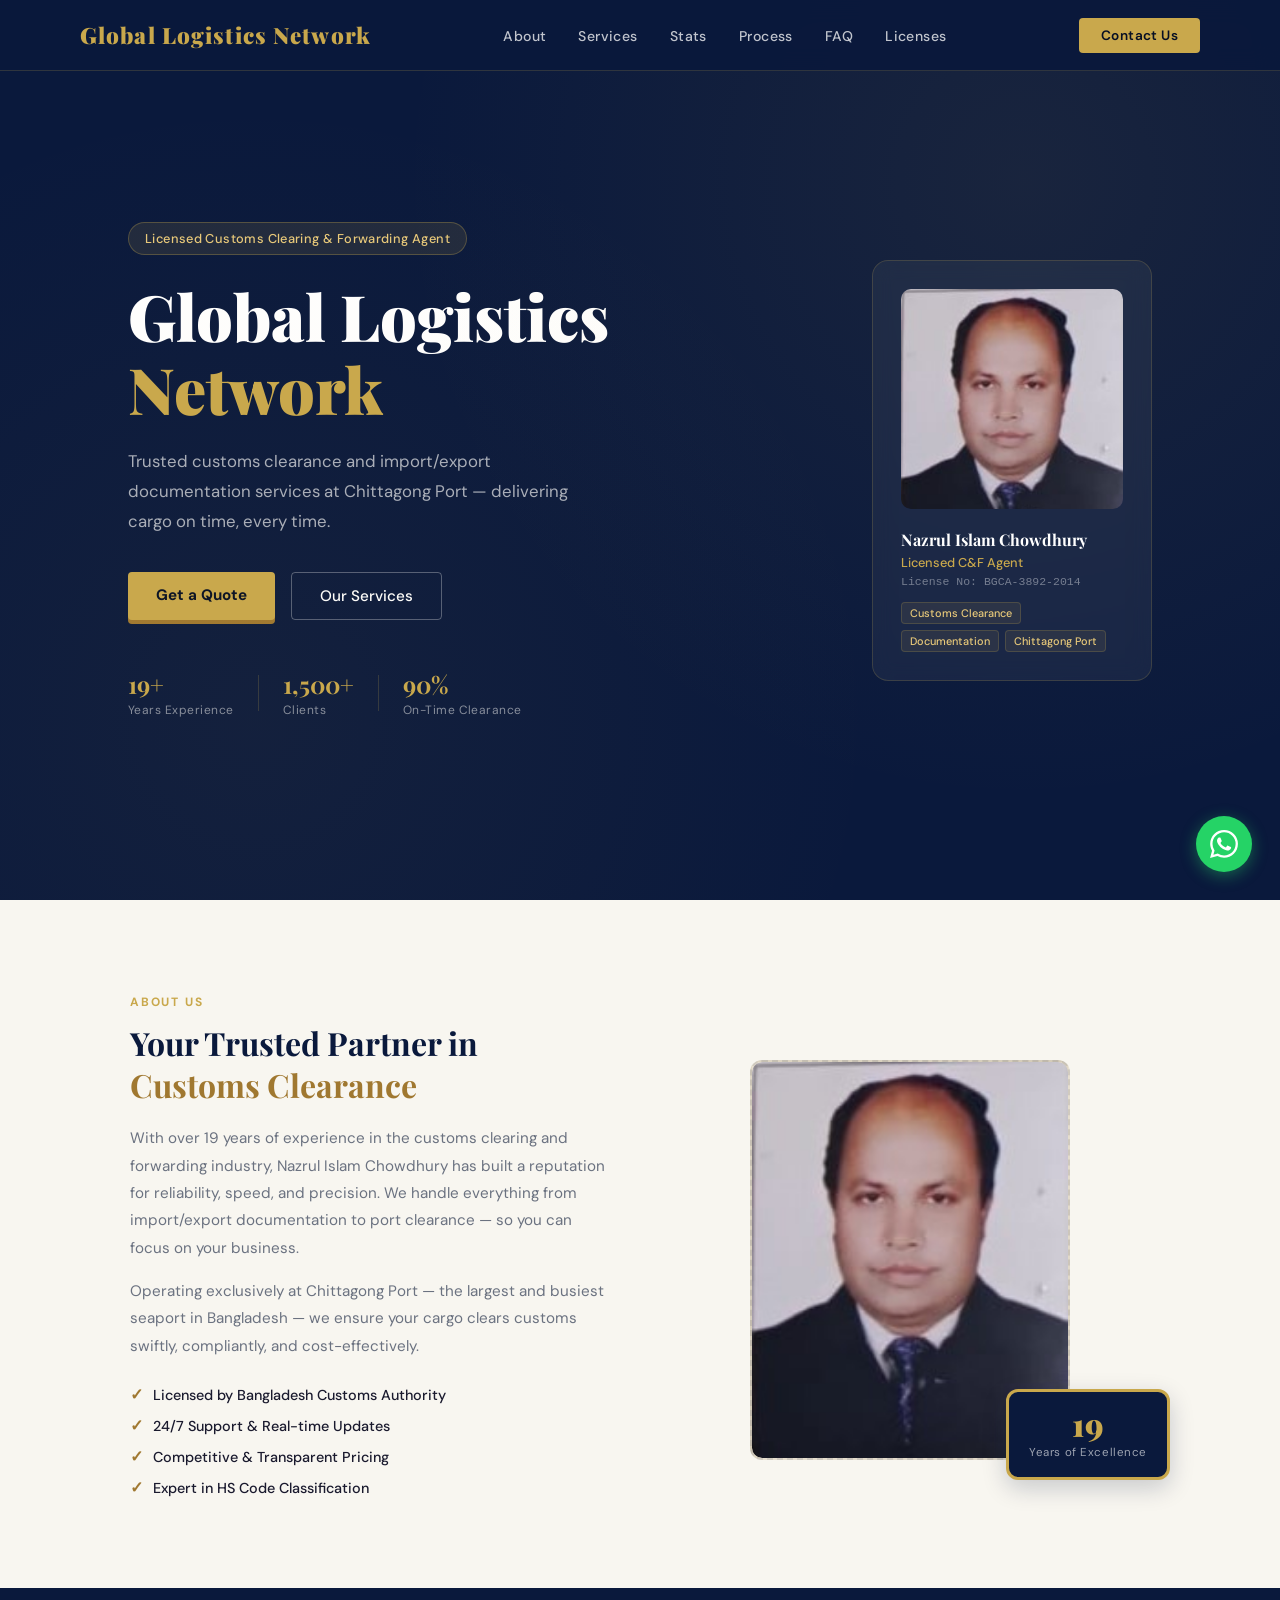
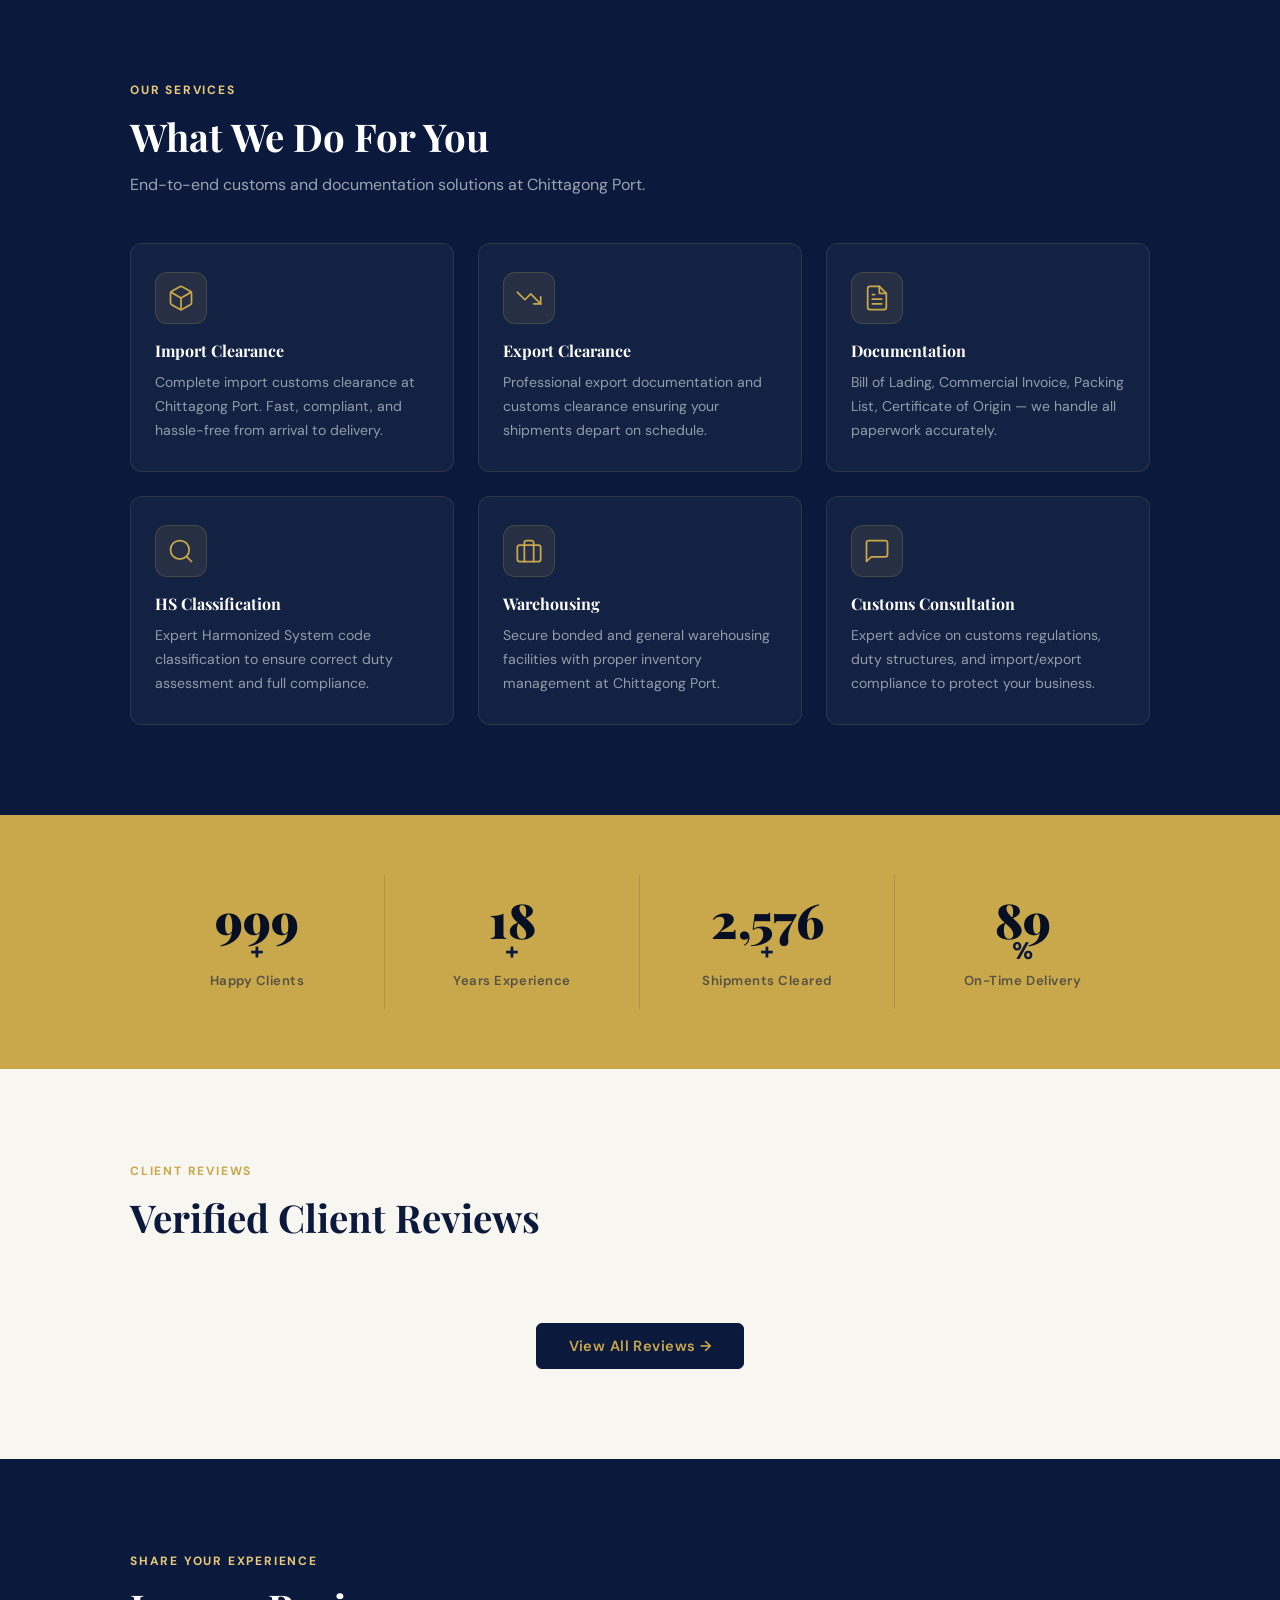
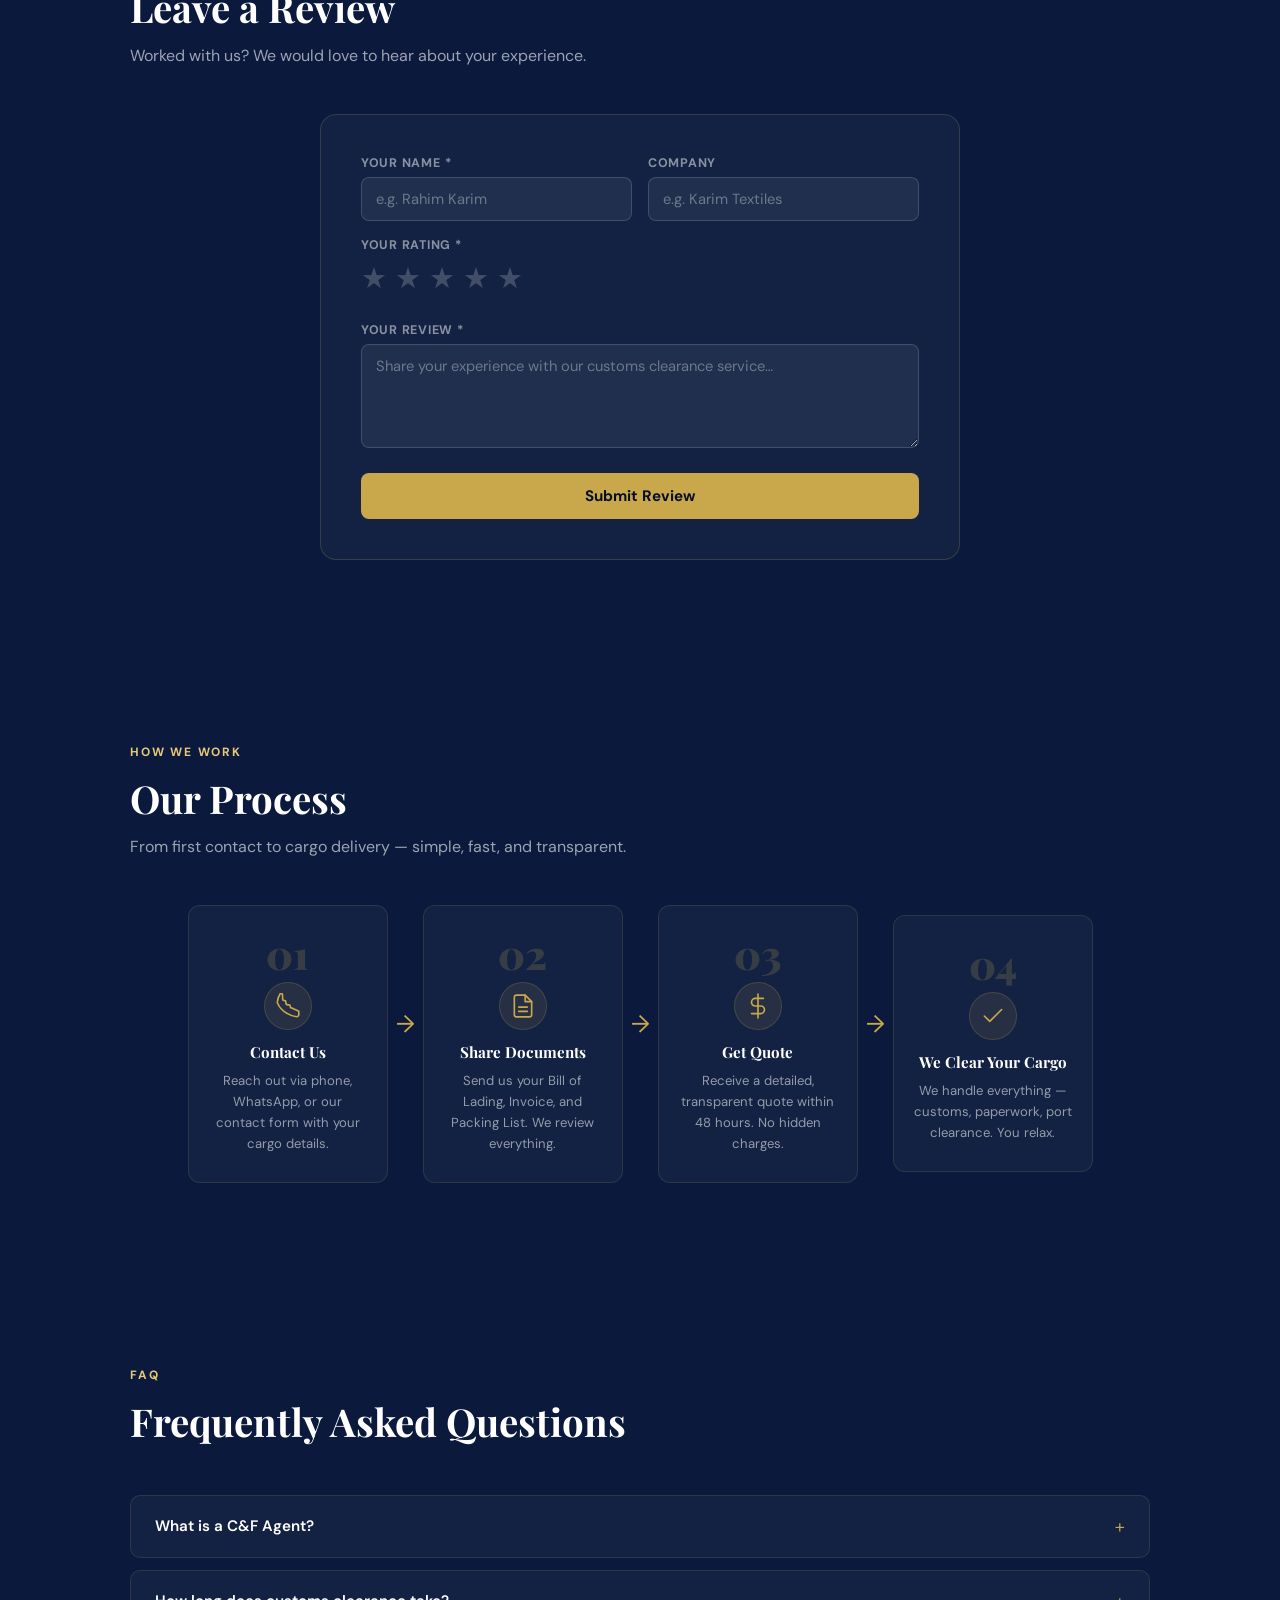
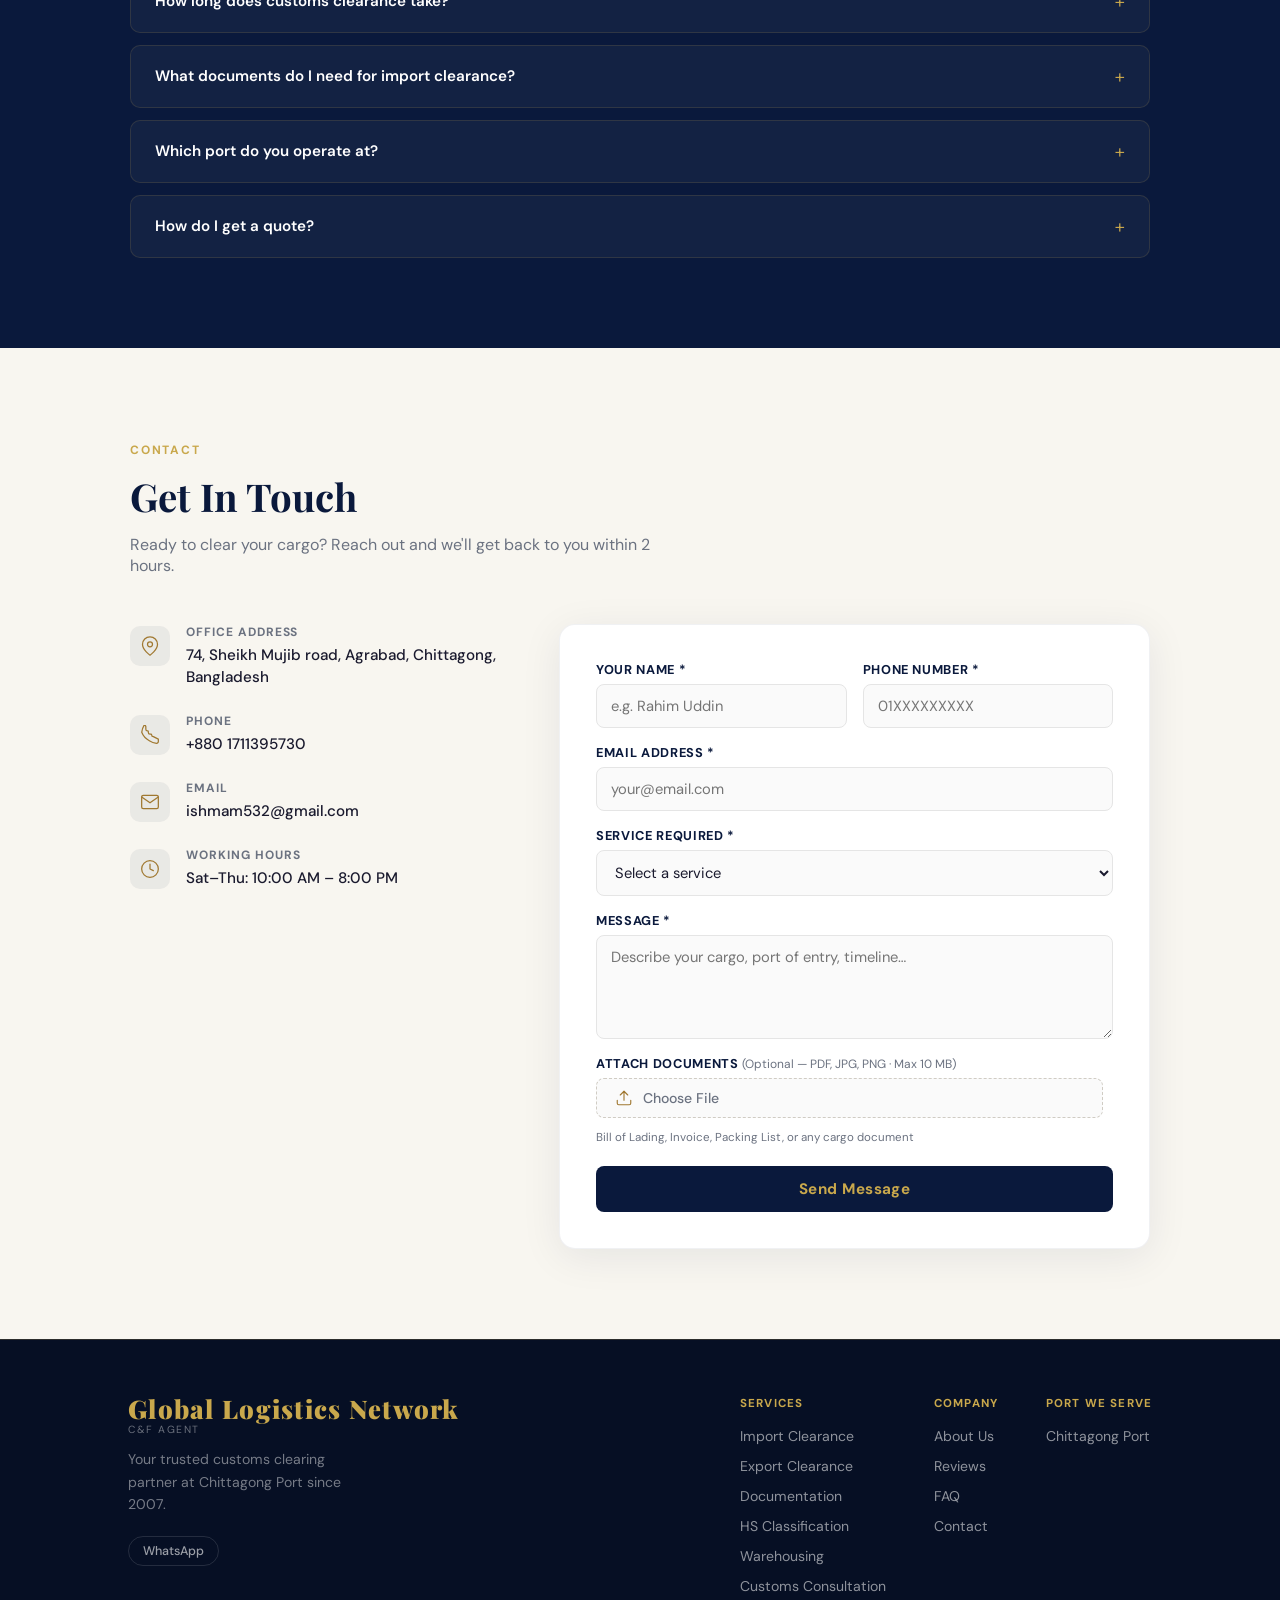
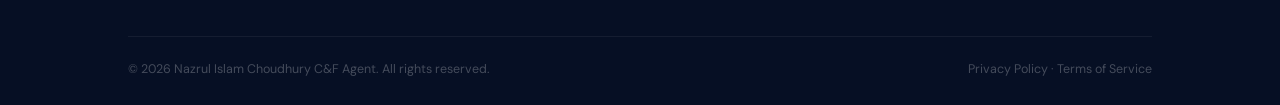
==== commit aa55afbf: "Update index.html" ====
--- a/index.html
+++ b/index.html
@@ -13,7 +13,7 @@
   <link rel="canonical" href="https://gln-xyz.netlify.app/">
 
   <meta property="og:title"       content="Global Logistics Network — Licensed C&amp;F Agent | Chittagong Port">
-  <meta property="og:description" content="Licensed customs clearing agent at Chittagong Port since 2001. 20+ years experience, 2500+ clients, 90% on-time clearance rate.">
+  <meta property="og:description" content="Licensed customs clearing agent at Chittagong Port since 2007. 19+ years experience, 1500+ clients, 90% on-time clearance rate.">
   <meta property="og:type"        content="website">
   <meta property="og:url"         content="https://gln-xyz.netlify.app/">
   <meta property="og:image"       content="https://gln-xyz.netlify.app/piclus.jpeg">
@@ -24,7 +24,7 @@
   <meta property="og:locale"      content="en_US">
   <meta name="twitter:card"        content="summary_large_image">
   <meta name="twitter:title"       content="Global Logistics Network — Licensed C&amp;F Agent | Chittagong Port">
-  <meta name="twitter:description" content="Licensed customs clearing agent at Chittagong Port since 2001. 20+ years experience, 2500+ clients.">
+  <meta name="twitter:description" content="Licensed customs clearing agent at Chittagong Port since 2007. 19+ years experience, 1500+ clients.">
   <meta name="twitter:image"       content="https://gln-xyz.netlify.app/piclus.jpeg">
 
   <!-- FIX 2: added preconnect hints — reduces Google Fonts connection time -->
@@ -92,7 +92,7 @@
         </div>
         <div class="trust-divider" aria-hidden="true"></div>
         <div class="trust-item" role="listitem">
-          <span class="trust-num">2,500+</span>
+          <span class="trust-num">1,500+</span>
           <span class="trust-label">Clients</span>
         </div>
         <div class="trust-divider" aria-hidden="true"></div>
@@ -236,7 +236,7 @@
       <div class="container">
         <div class="stats-grid" role="list">
           <div class="stat-item" role="listitem">
-            <div class="stat-num" data-target="2000" aria-label="2000 plus happy clients">0</div>
+            <div class="stat-num" data-target="1000" aria-label=1000 plus happy clients">0</div>
             <div class="stat-plus" aria-hidden="true">+</div>
             <div class="stat-label">Happy Clients</div>
           </div>
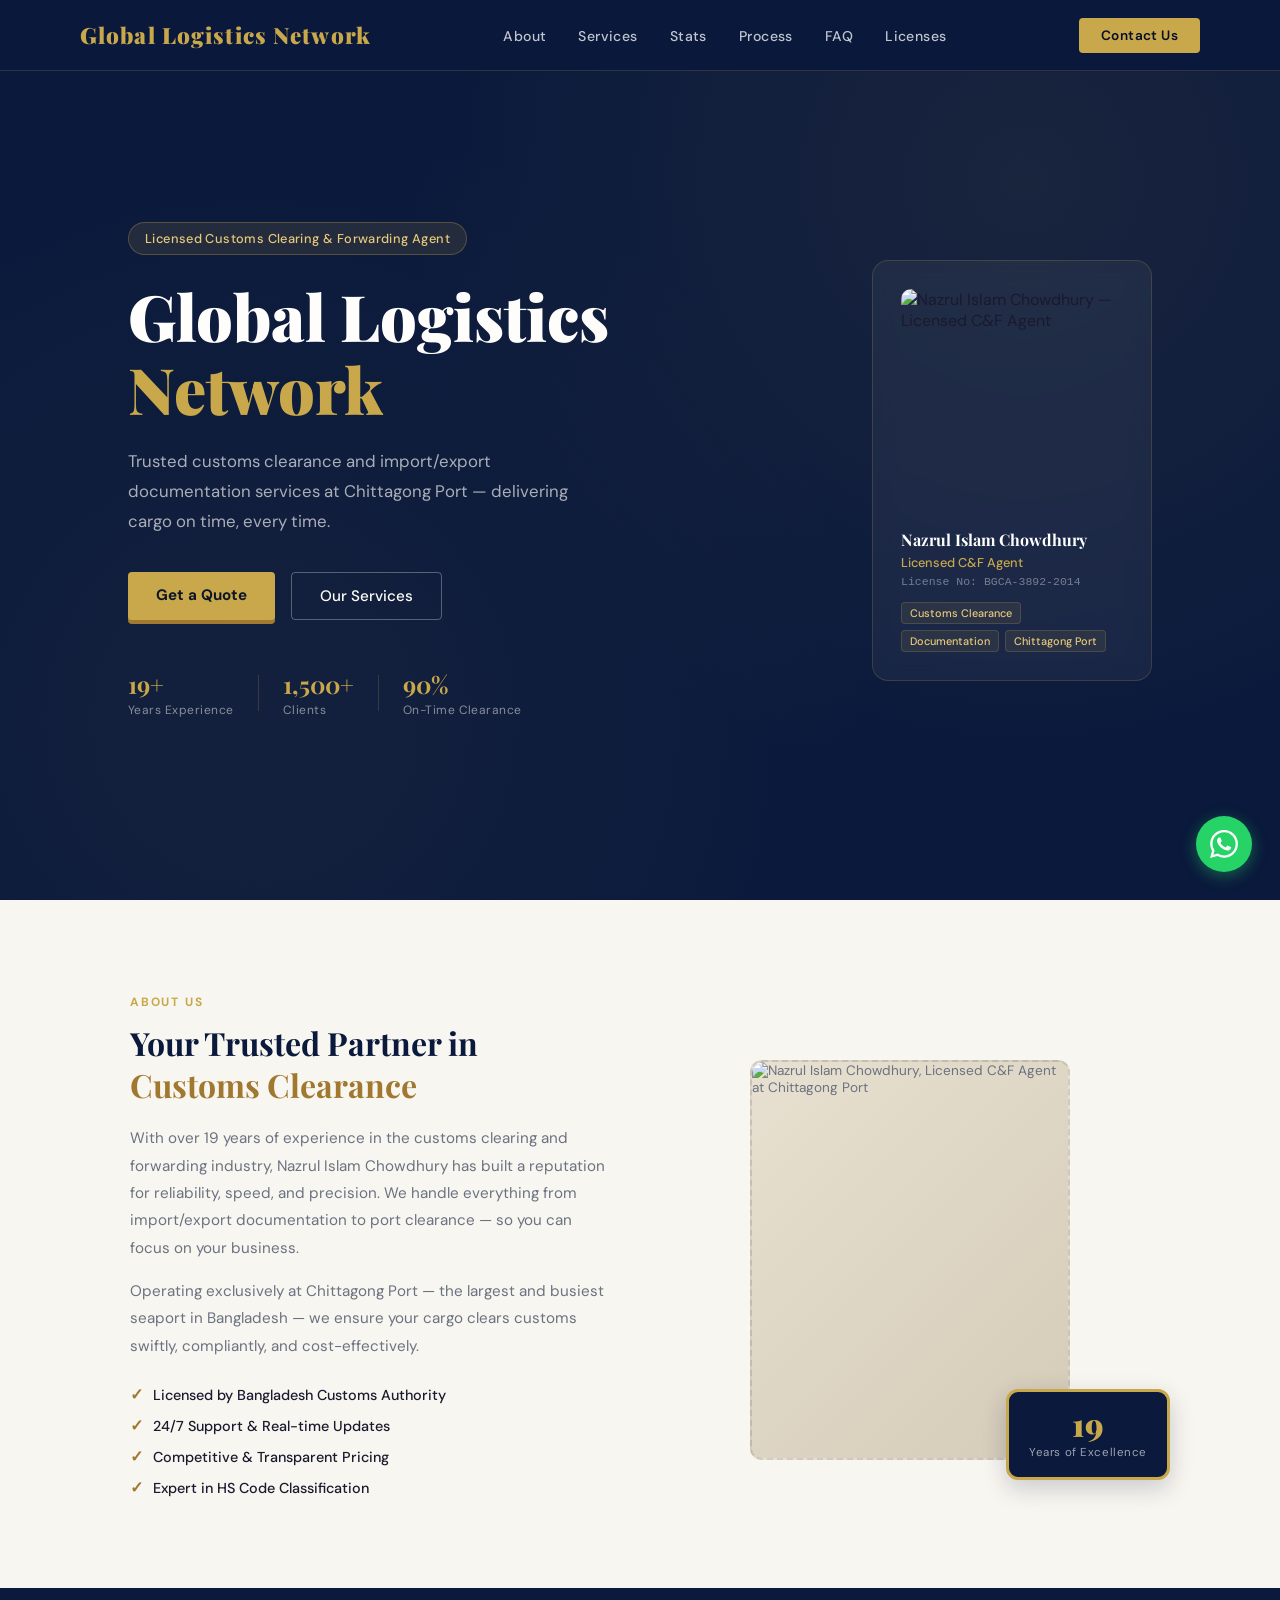
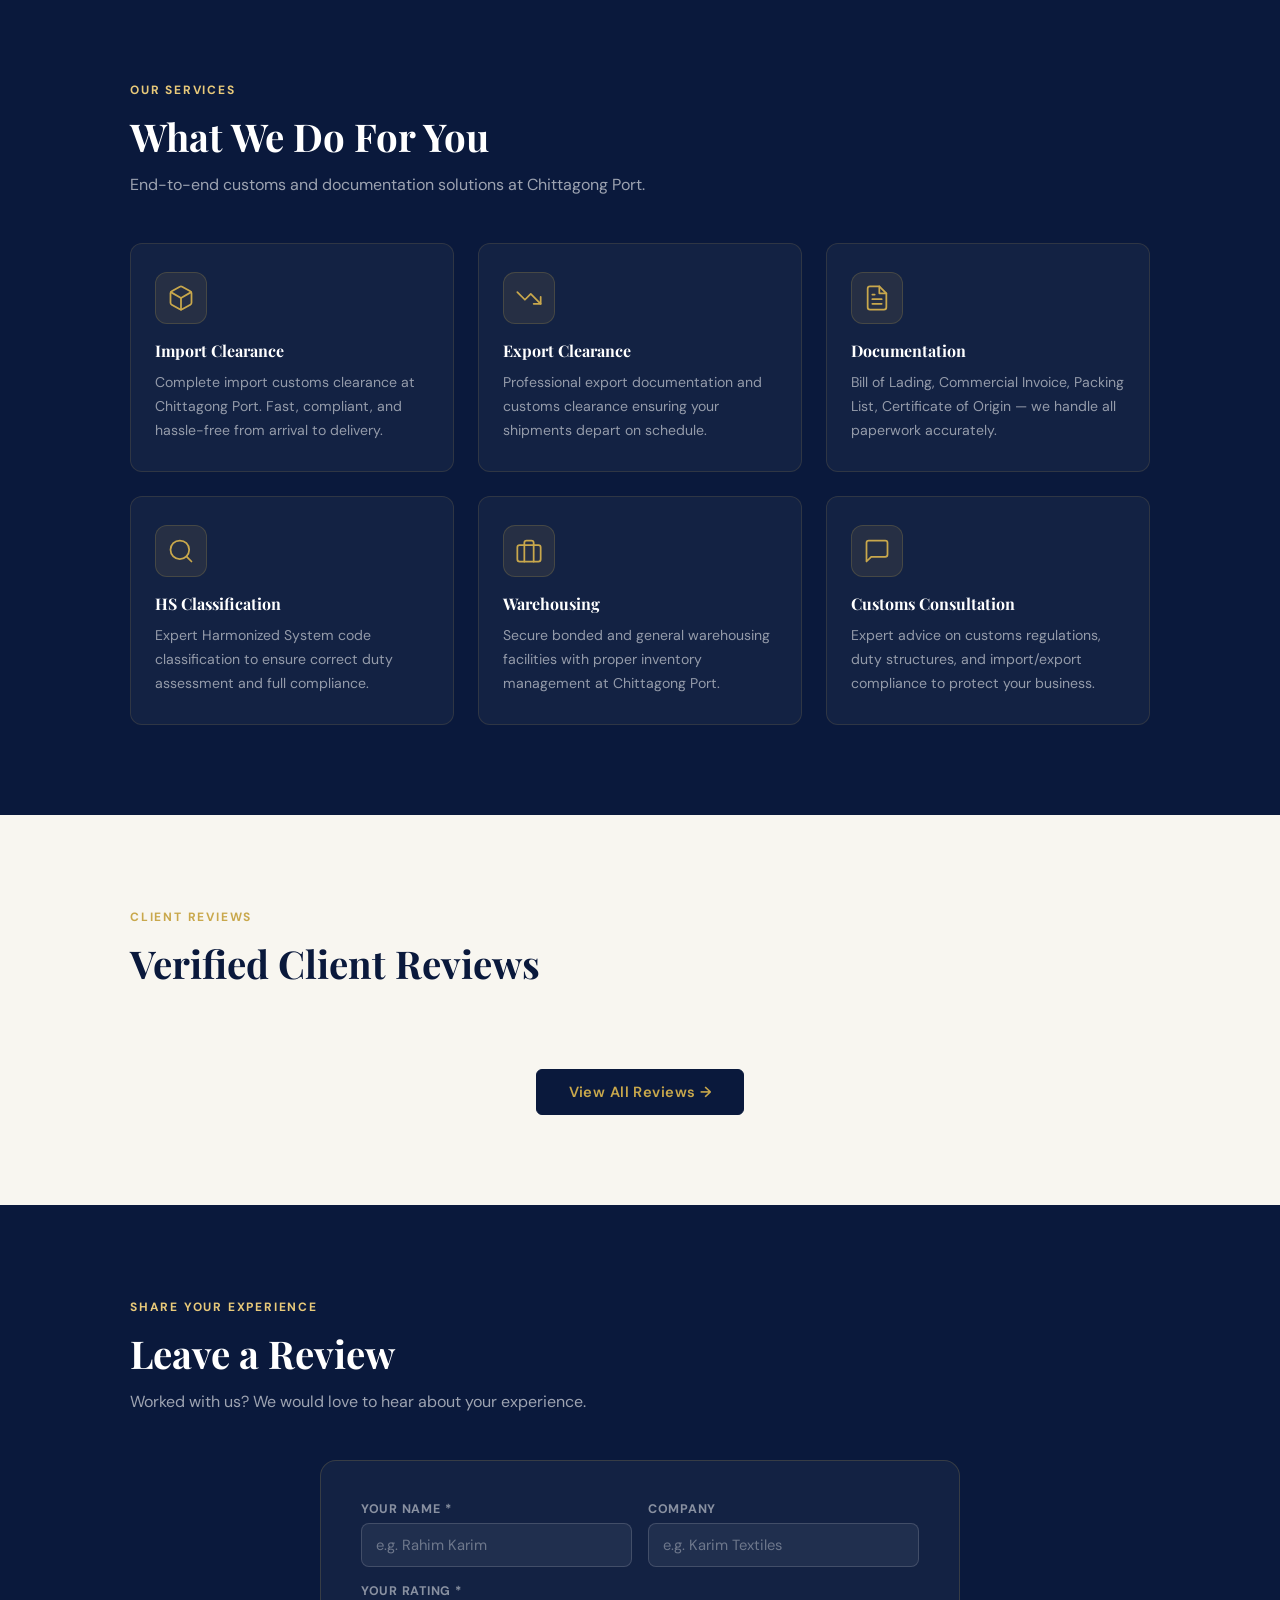
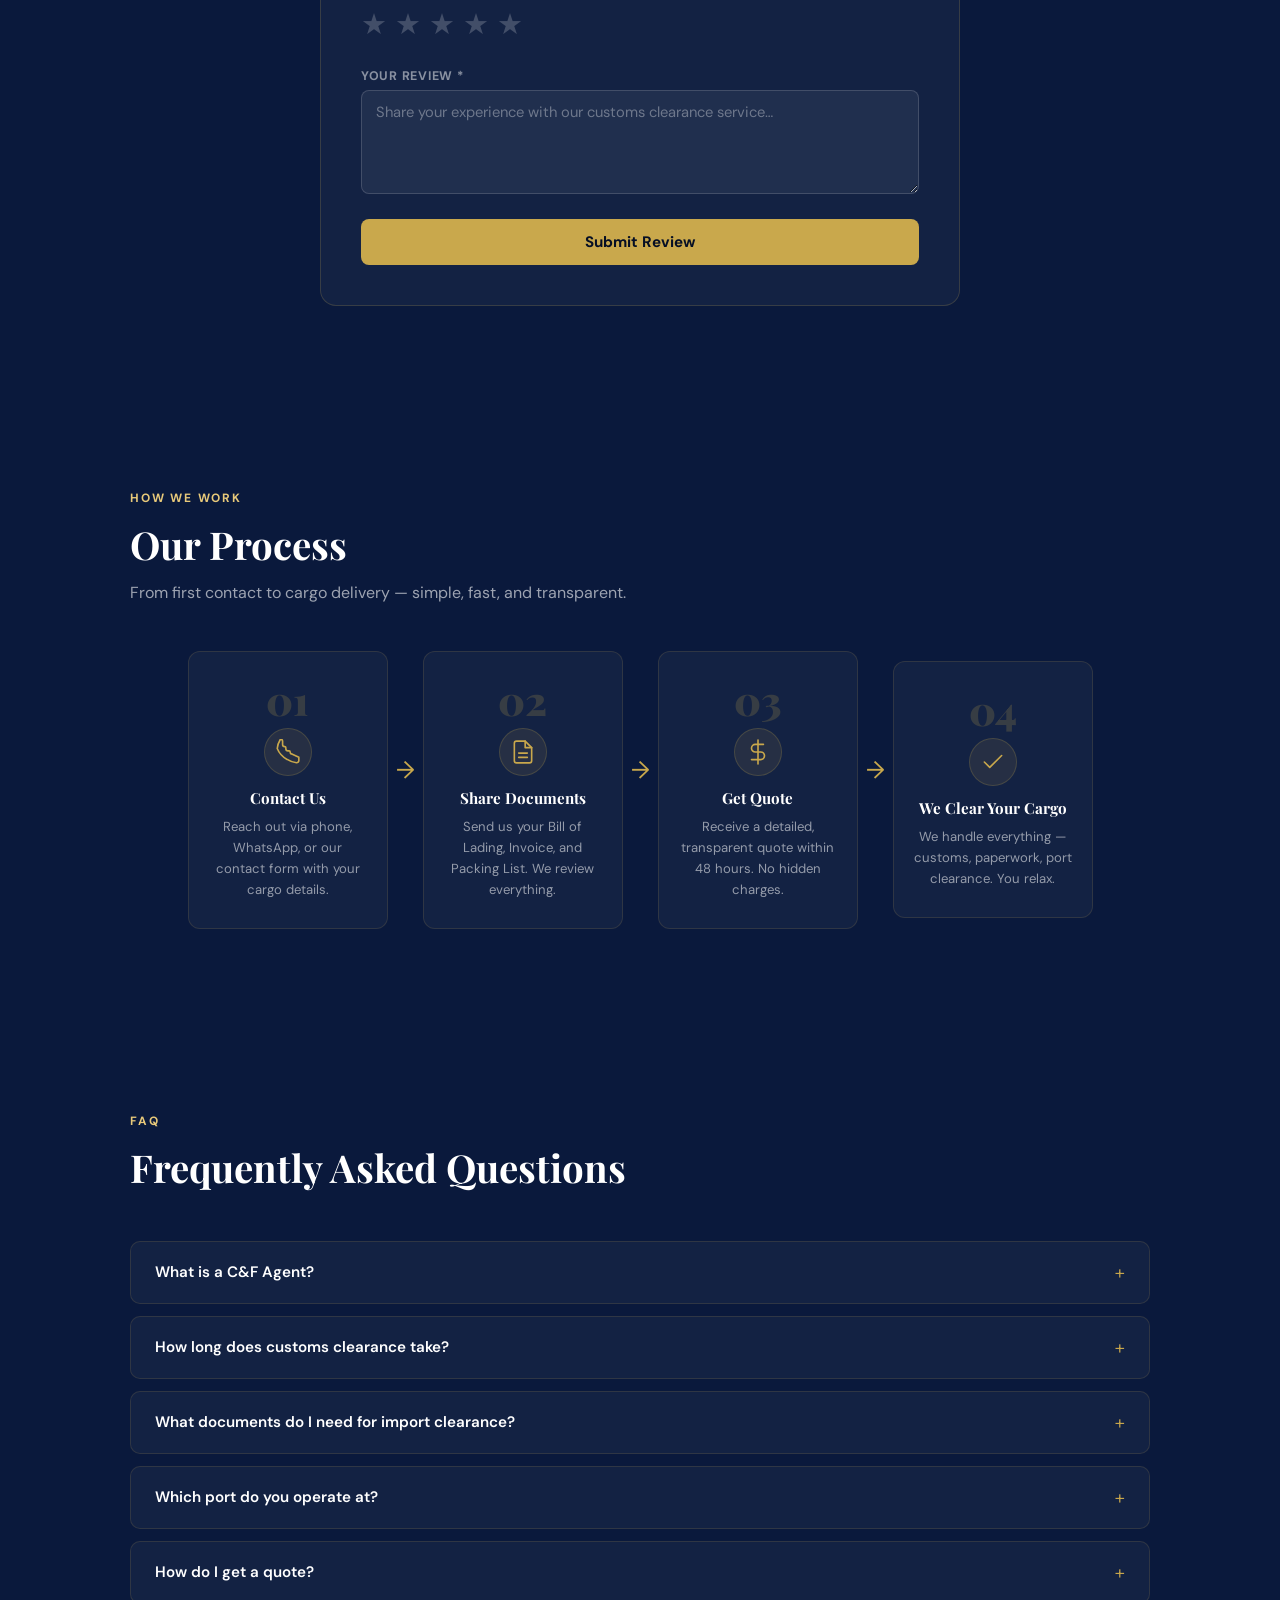
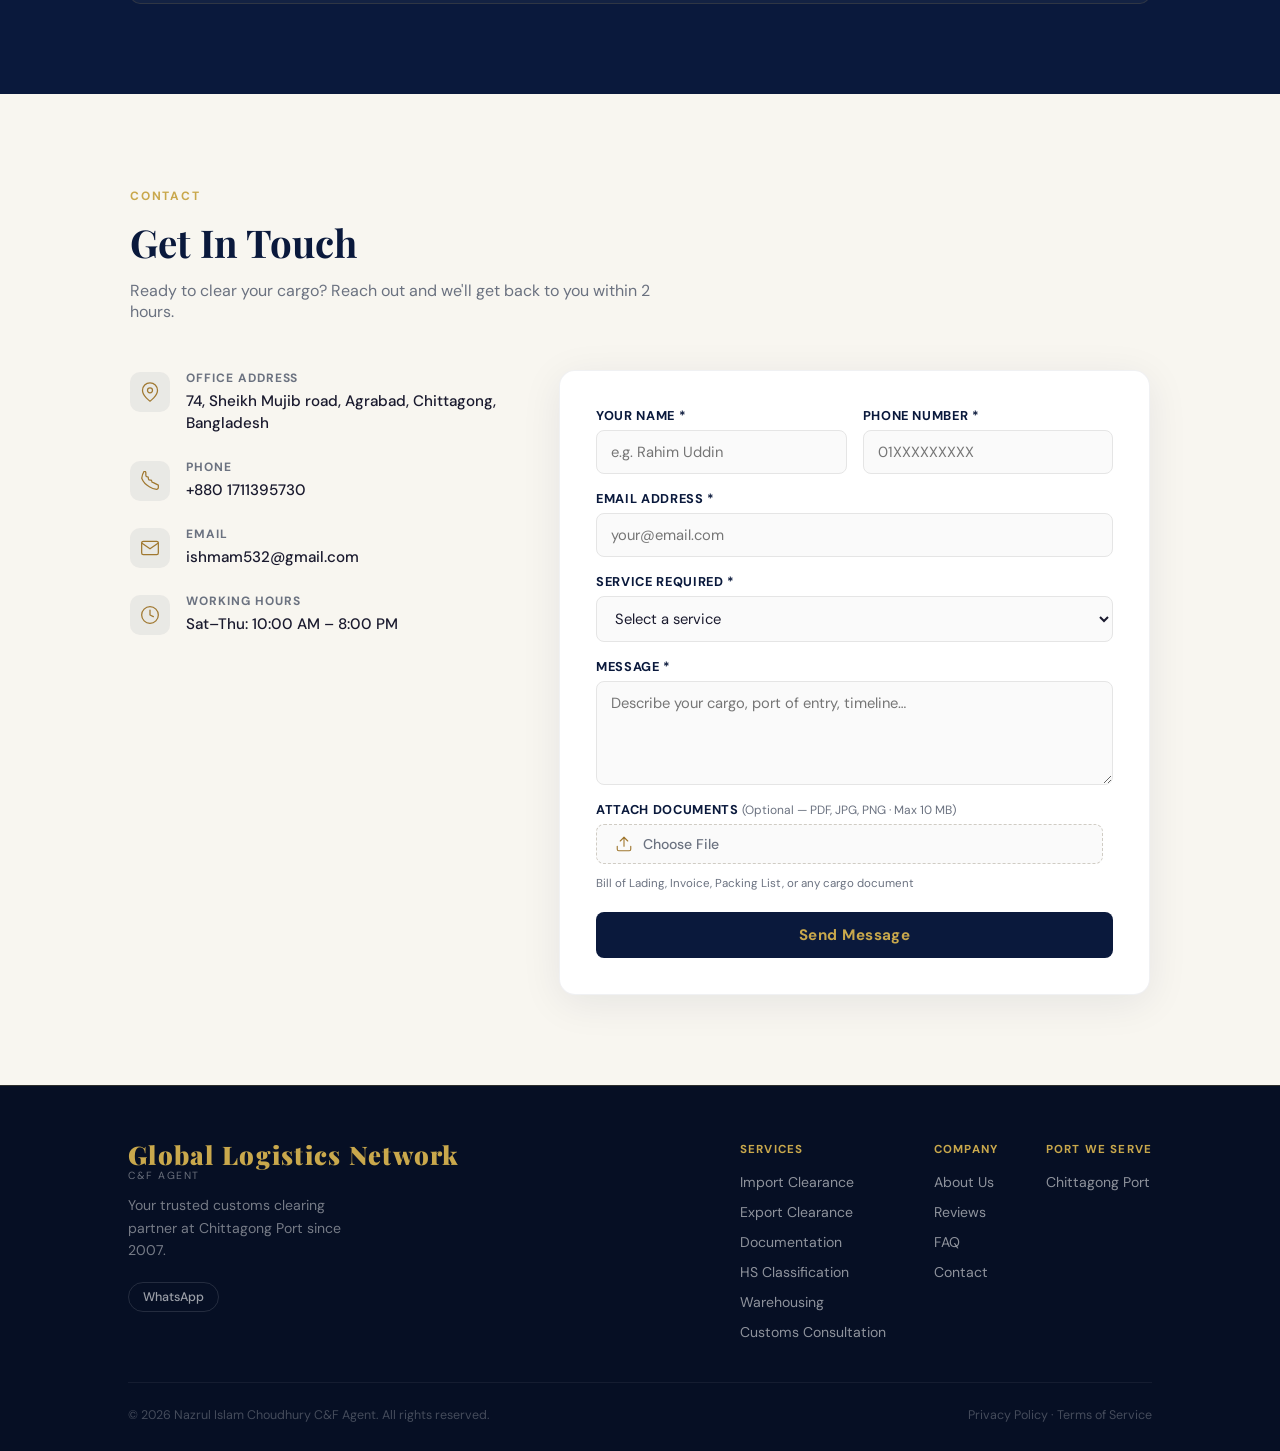
==== commit 31515db1: "Update index.html" ====
--- a/index.html
+++ b/index.html
@@ -231,34 +231,7 @@
       </div>
     </section>
 
-    <!-- STATS -->
-    <section class="stats-section" id="stats" aria-label="Business statistics">
-      <div class="container">
-        <div class="stats-grid" role="list">
-          <div class="stat-item" role="listitem">
-            <div class="stat-num" data-target="1000" aria-label=1000 plus happy clients">0</div>
-            <div class="stat-plus" aria-hidden="true">+</div>
-            <div class="stat-label">Happy Clients</div>
-          </div>
-          <div class="stat-item" role="listitem">
-            <div class="stat-num" data-target="19" aria-label="19 plus years experience">0</div>
-            <div class="stat-plus" aria-hidden="true">+</div>
-            <div class="stat-label">Years Experience</div>
-          </div>
-          <div class="stat-item" role="listitem">
-            <div class="stat-num" data-target="2578" aria-label="2578 plus shipments cleared">0</div>
-            <div class="stat-plus" aria-hidden="true">+</div>
-            <div class="stat-label">Shipments Cleared</div>
-          </div>
-          <div class="stat-item" role="listitem">
-            <div class="stat-num" data-target="90" aria-label="90 percent on-time delivery">0</div>
-            <div class="stat-plus" aria-hidden="true">%</div>
-            <div class="stat-label">On-Time Delivery</div>
-          </div>
-        </div>
-      </div>
-    </section>
-
+  
     <!-- CLIENT REVIEWS PREVIEW -->
     <section class="reviews-section" id="reviews" aria-labelledby="reviews-heading">
       <div class="container">
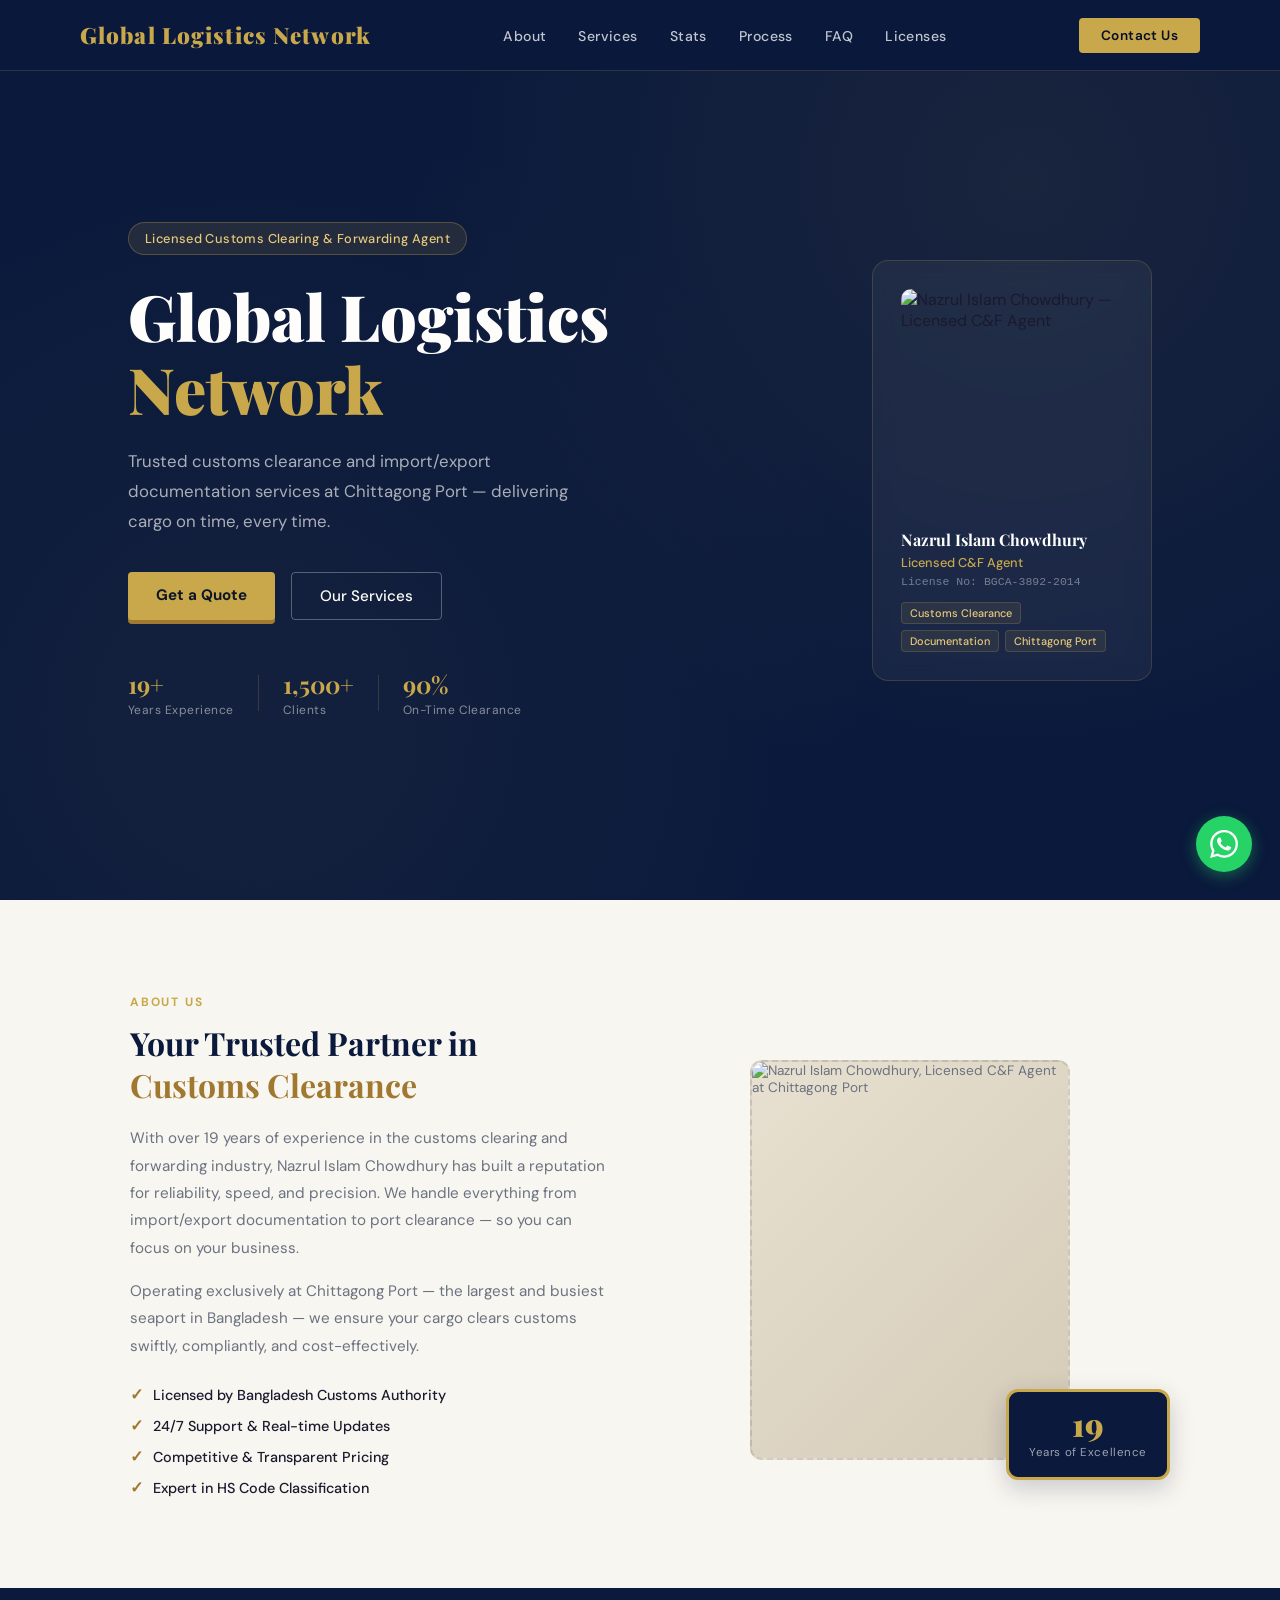
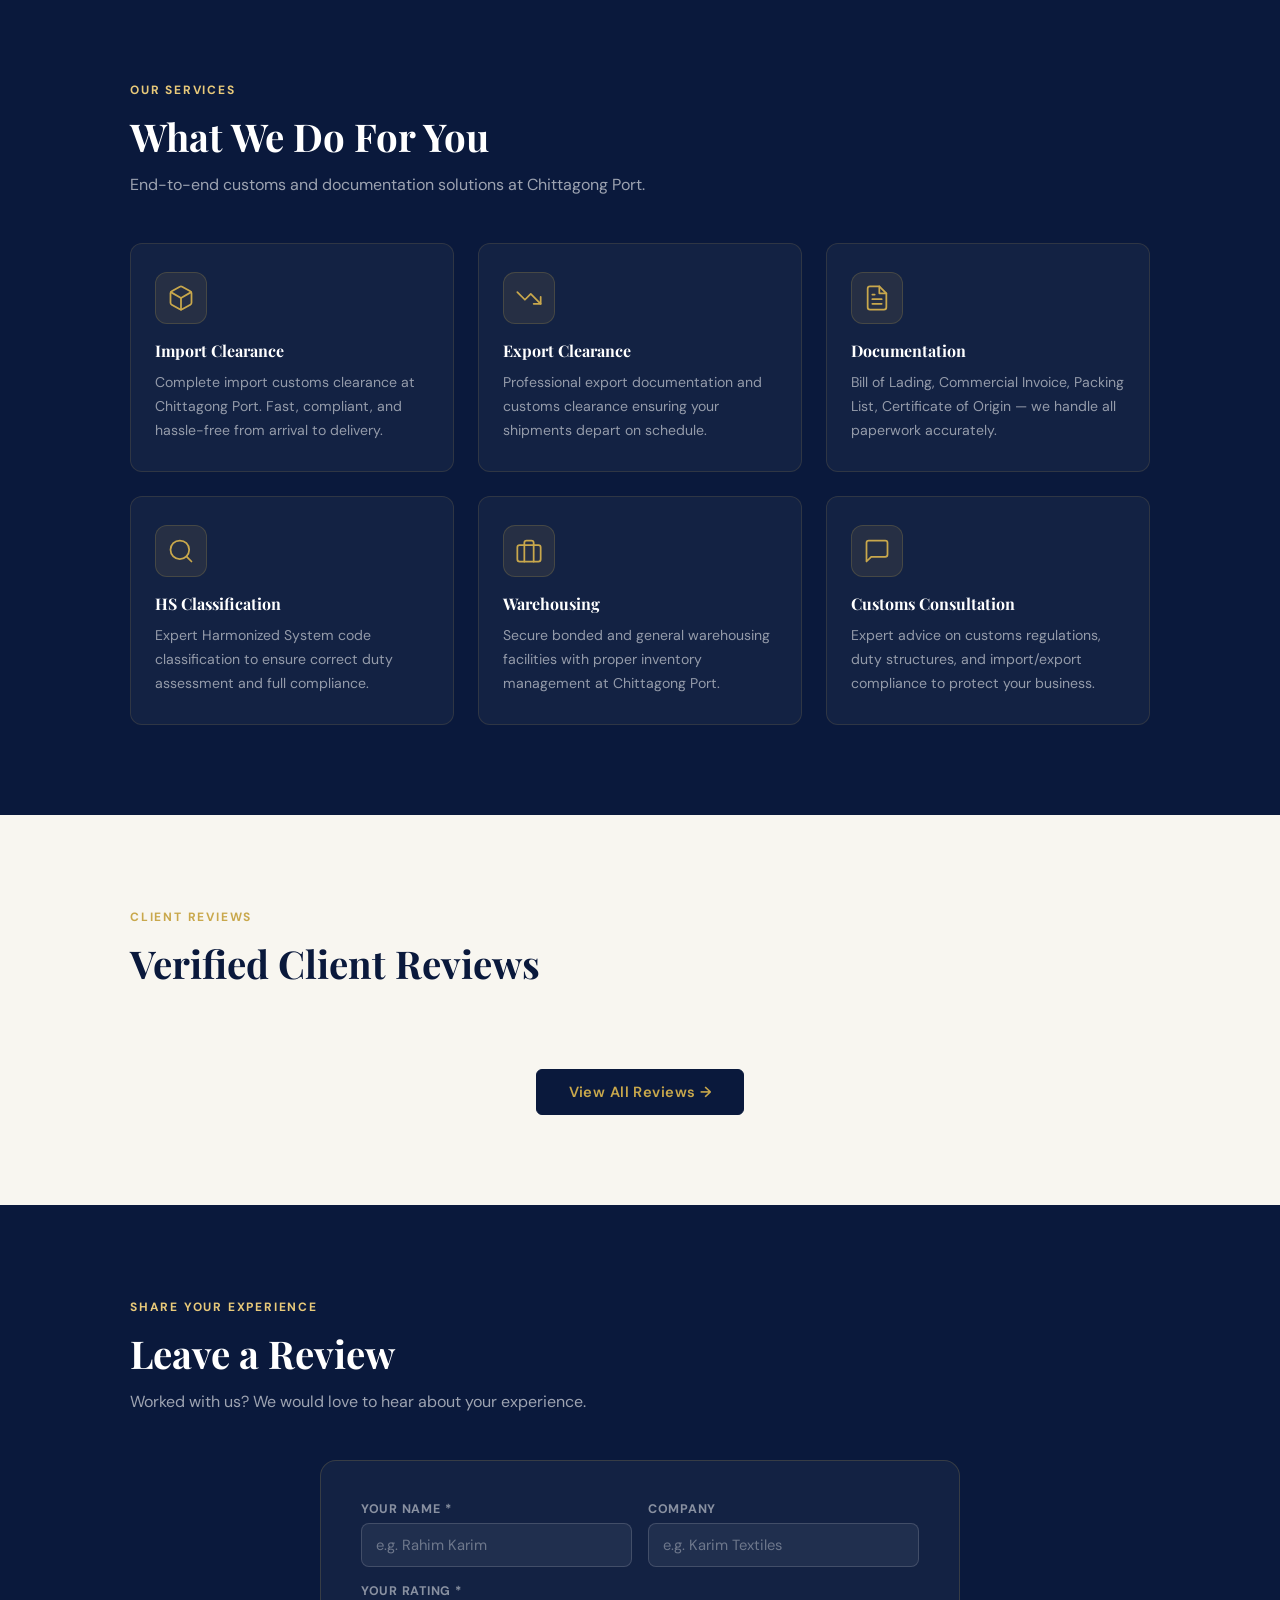
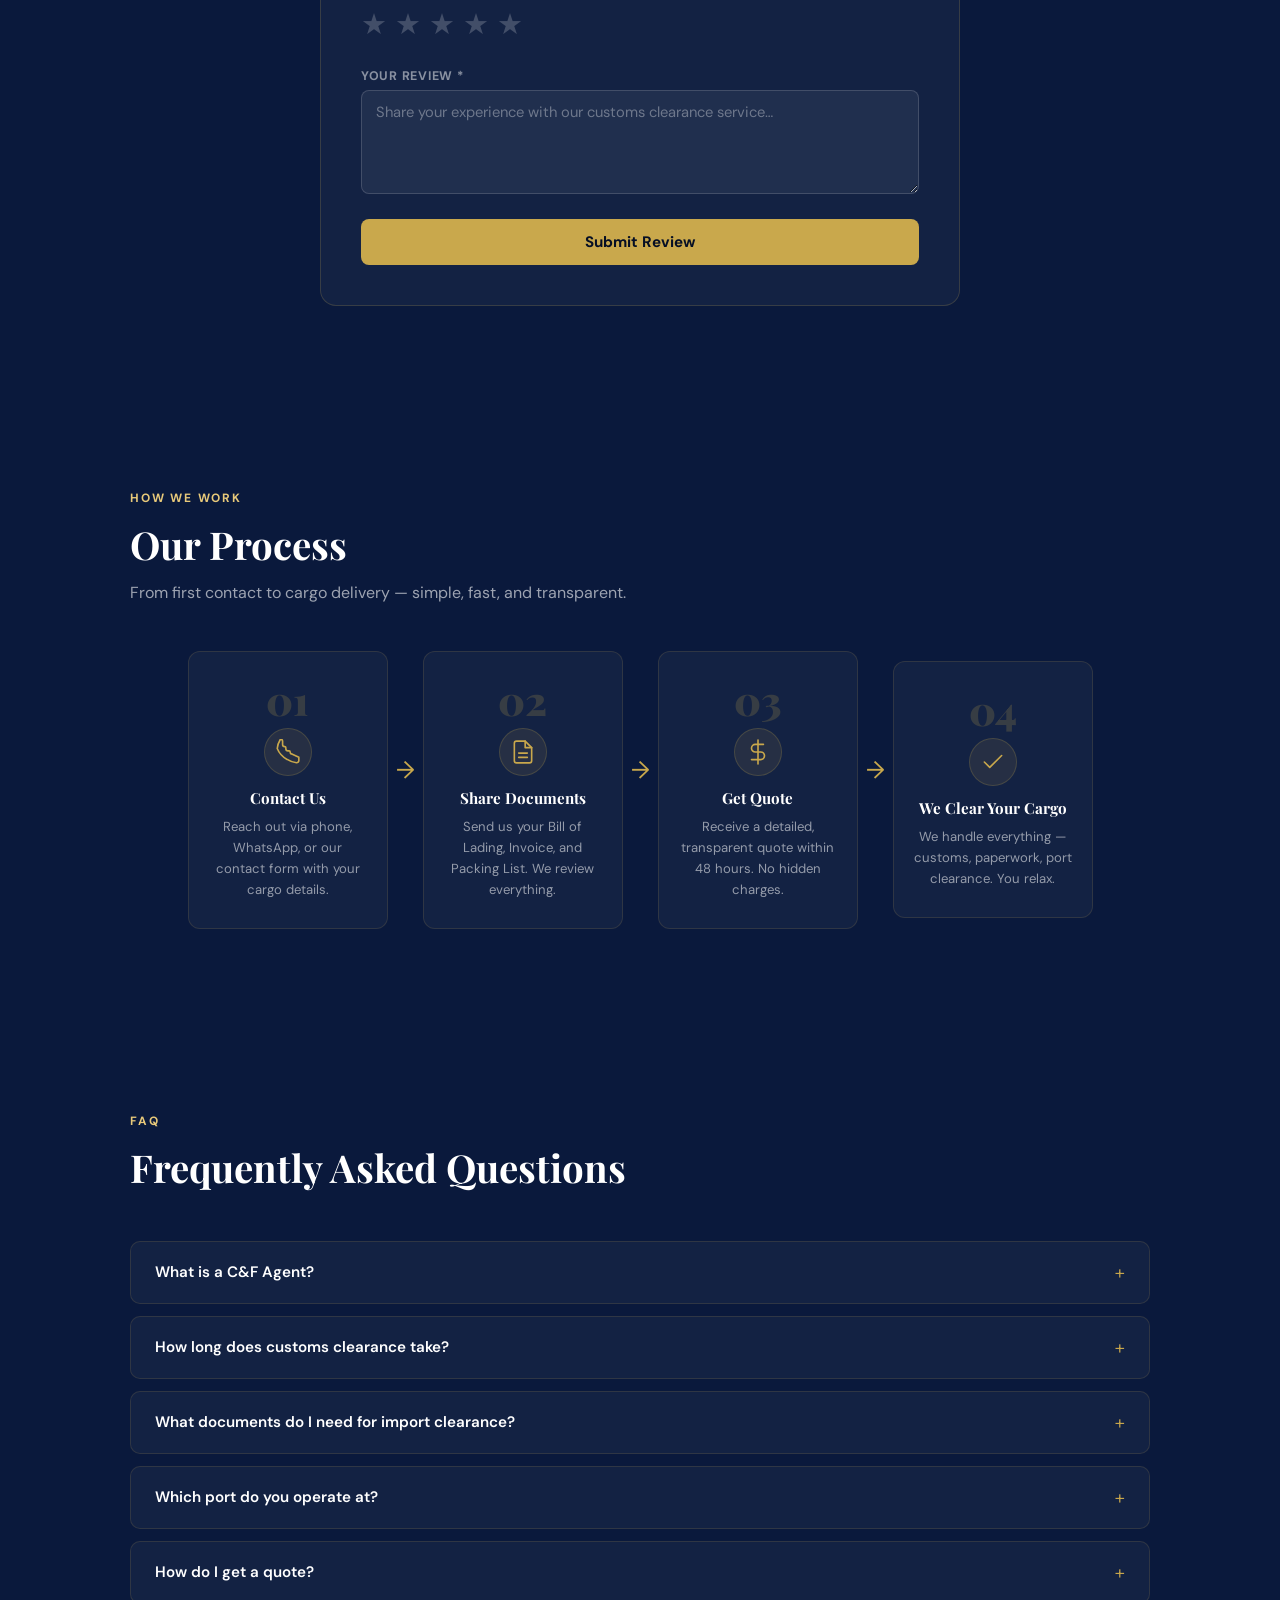
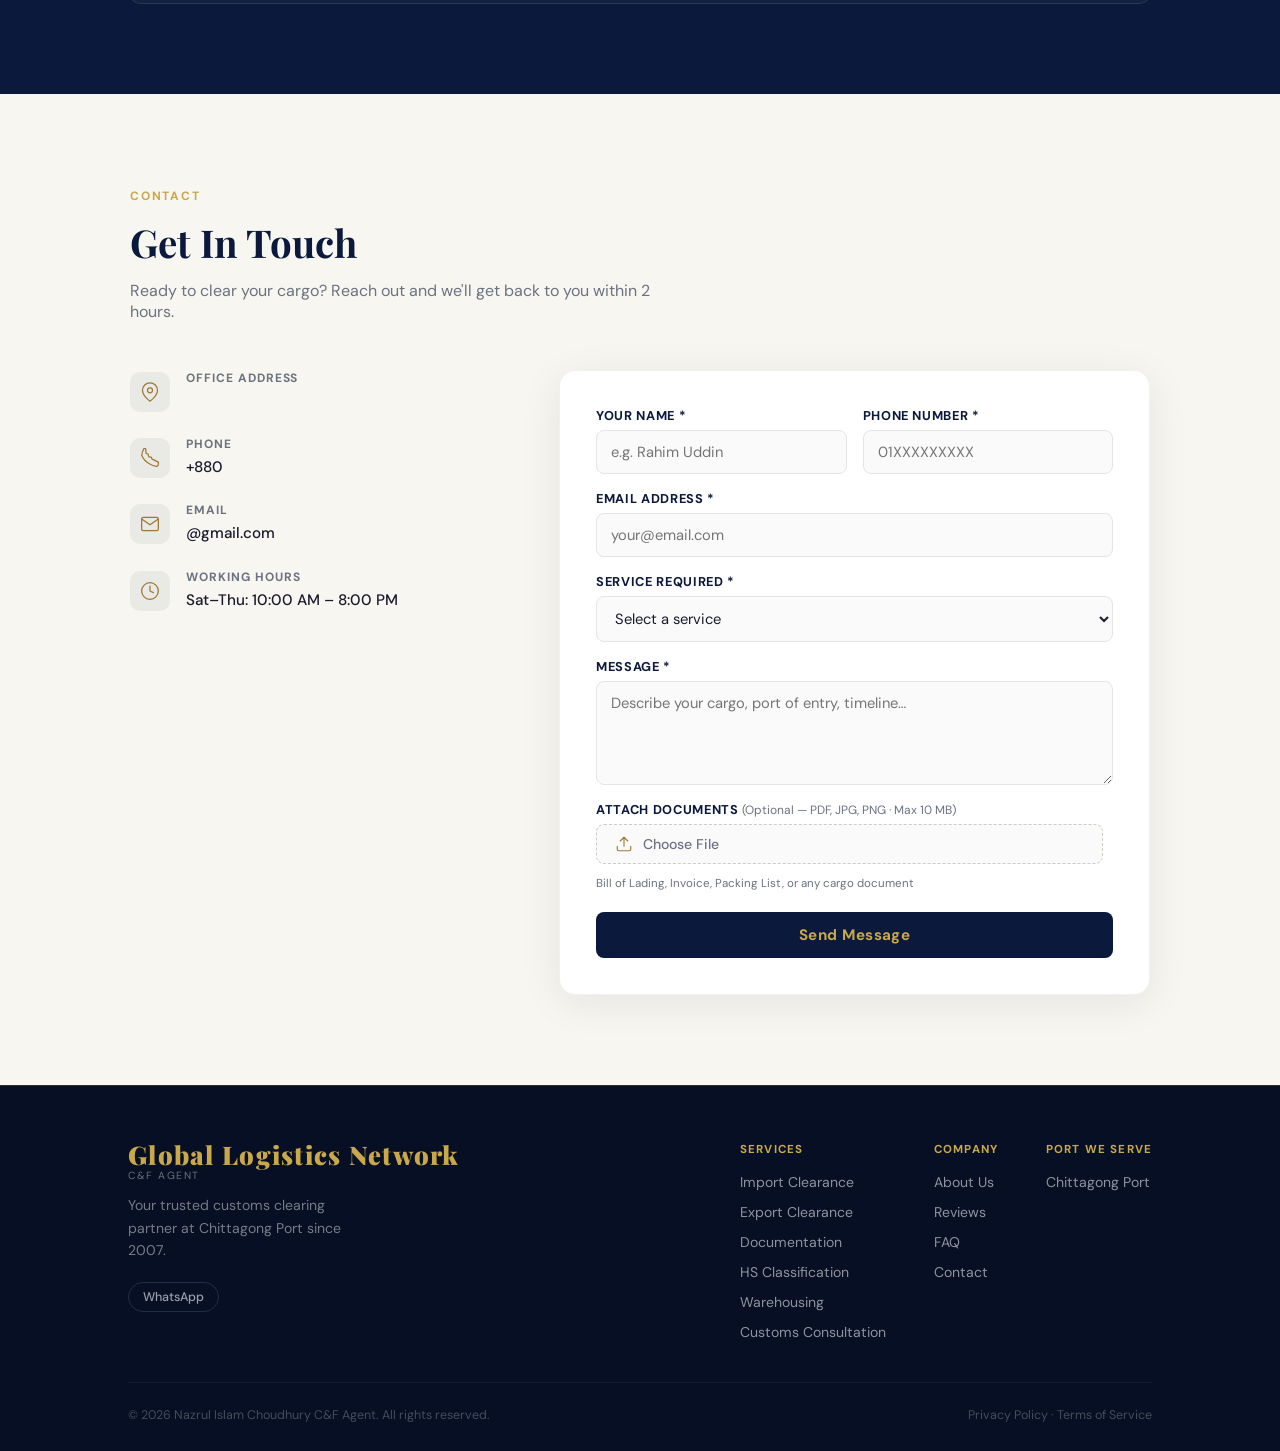
==== commit 2d7d4e20: "Update print statement from 'Hello' to 'Goodbye'" ====
--- a/index.html
+++ b/index.html
@@ -431,7 +431,7 @@
               </div>
               <div>
                 <div class="contact-label">Office Address</div>
-                <div class="contact-value">74, Sheikh Mujib road, Agrabad, Chittagong, Bangladesh</div>
+                <div class="contact-value"></div>
               </div>
             </div>
 
@@ -442,7 +442,7 @@
               <div>
                 <div class="contact-label">Phone</div>
                 <div class="contact-value">
-                  <a href="tel:+8801711395730" style="color:inherit;text-decoration:none;">+880 1711395730</a>
+                  <a href="tel:+8801711395730" style="color:inherit;text-decoration:none;">+880 </a>
                 </div>
               </div>
             </div>
@@ -454,7 +454,7 @@
               <div>
                 <div class="contact-label">Email</div>
                 <div class="contact-value">
-                  <a href="mailto:ishmam532@gmail.com" style="color:inherit;text-decoration:none;">ishmam532@gmail.com</a>
+                  <a href="" style="color:inherit;text-decoration:none;">@gmail.com</a>
                 </div>
               </div>
             </div>
